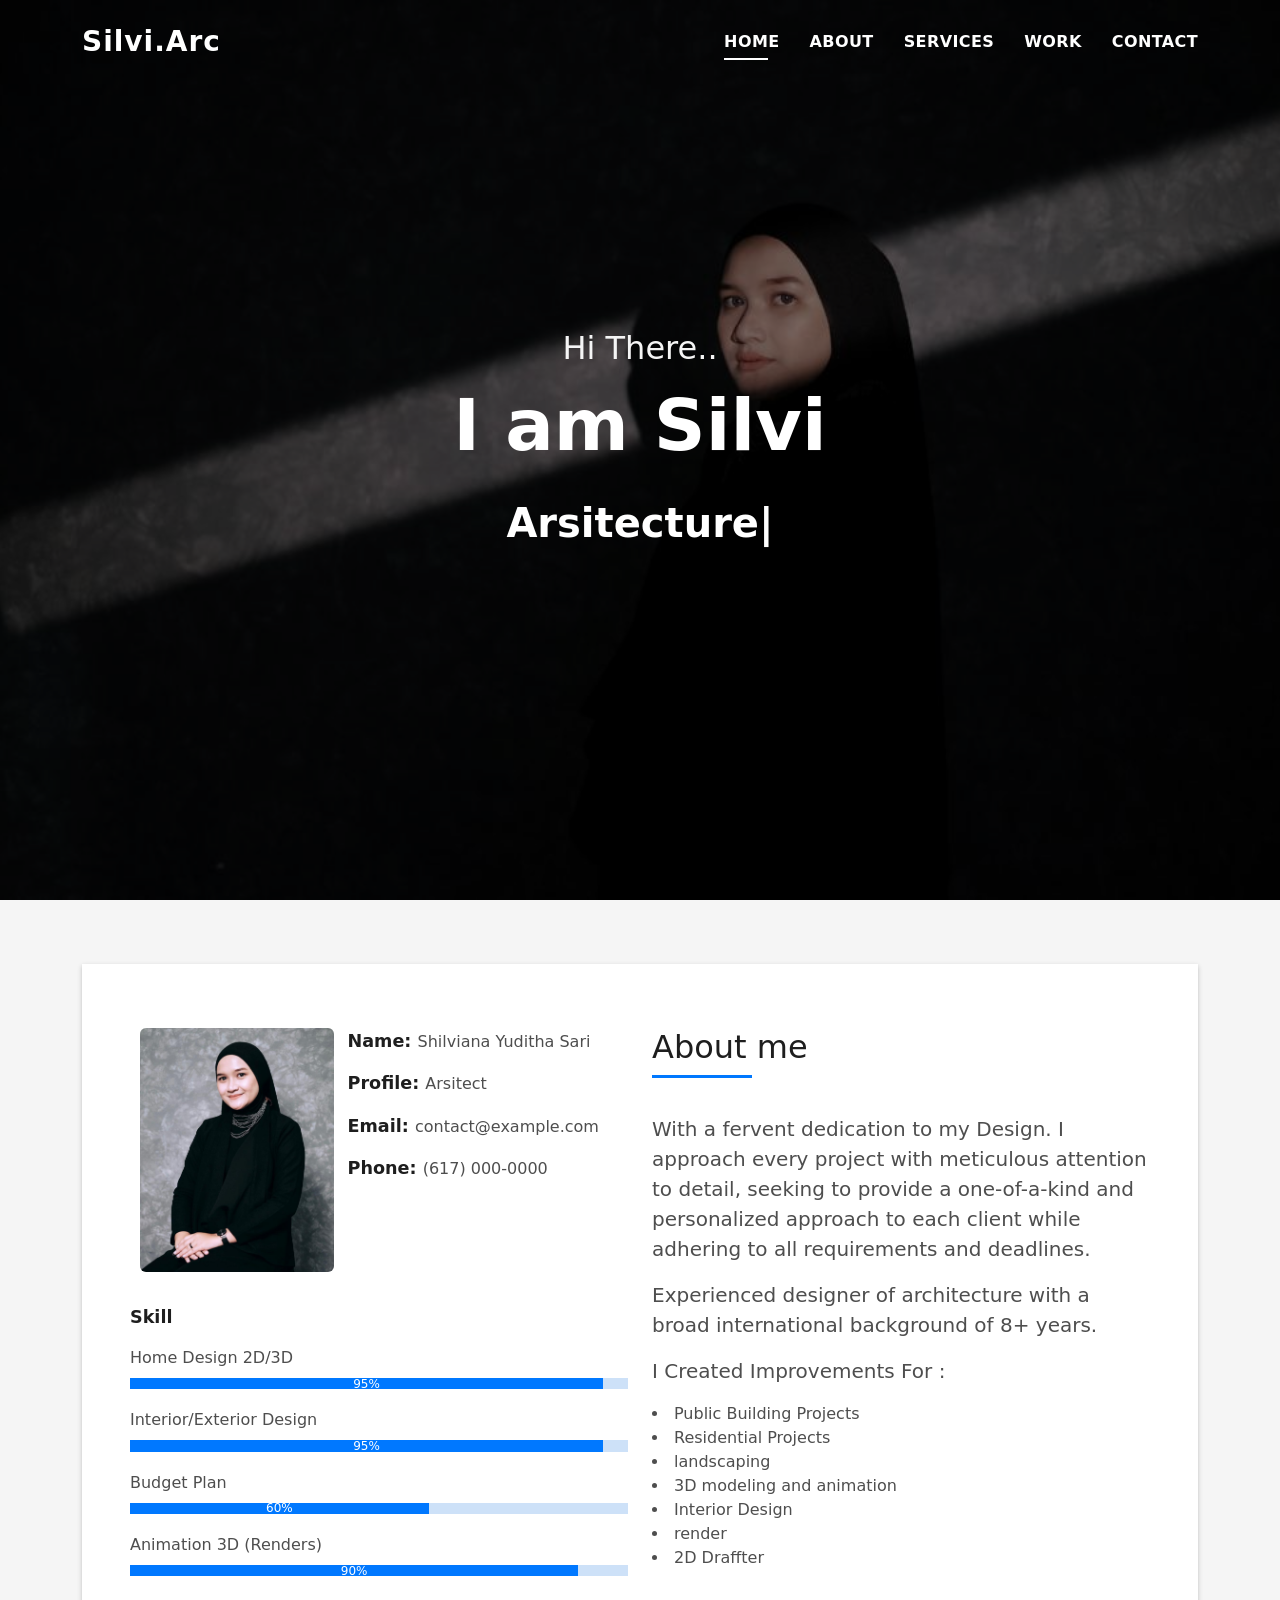
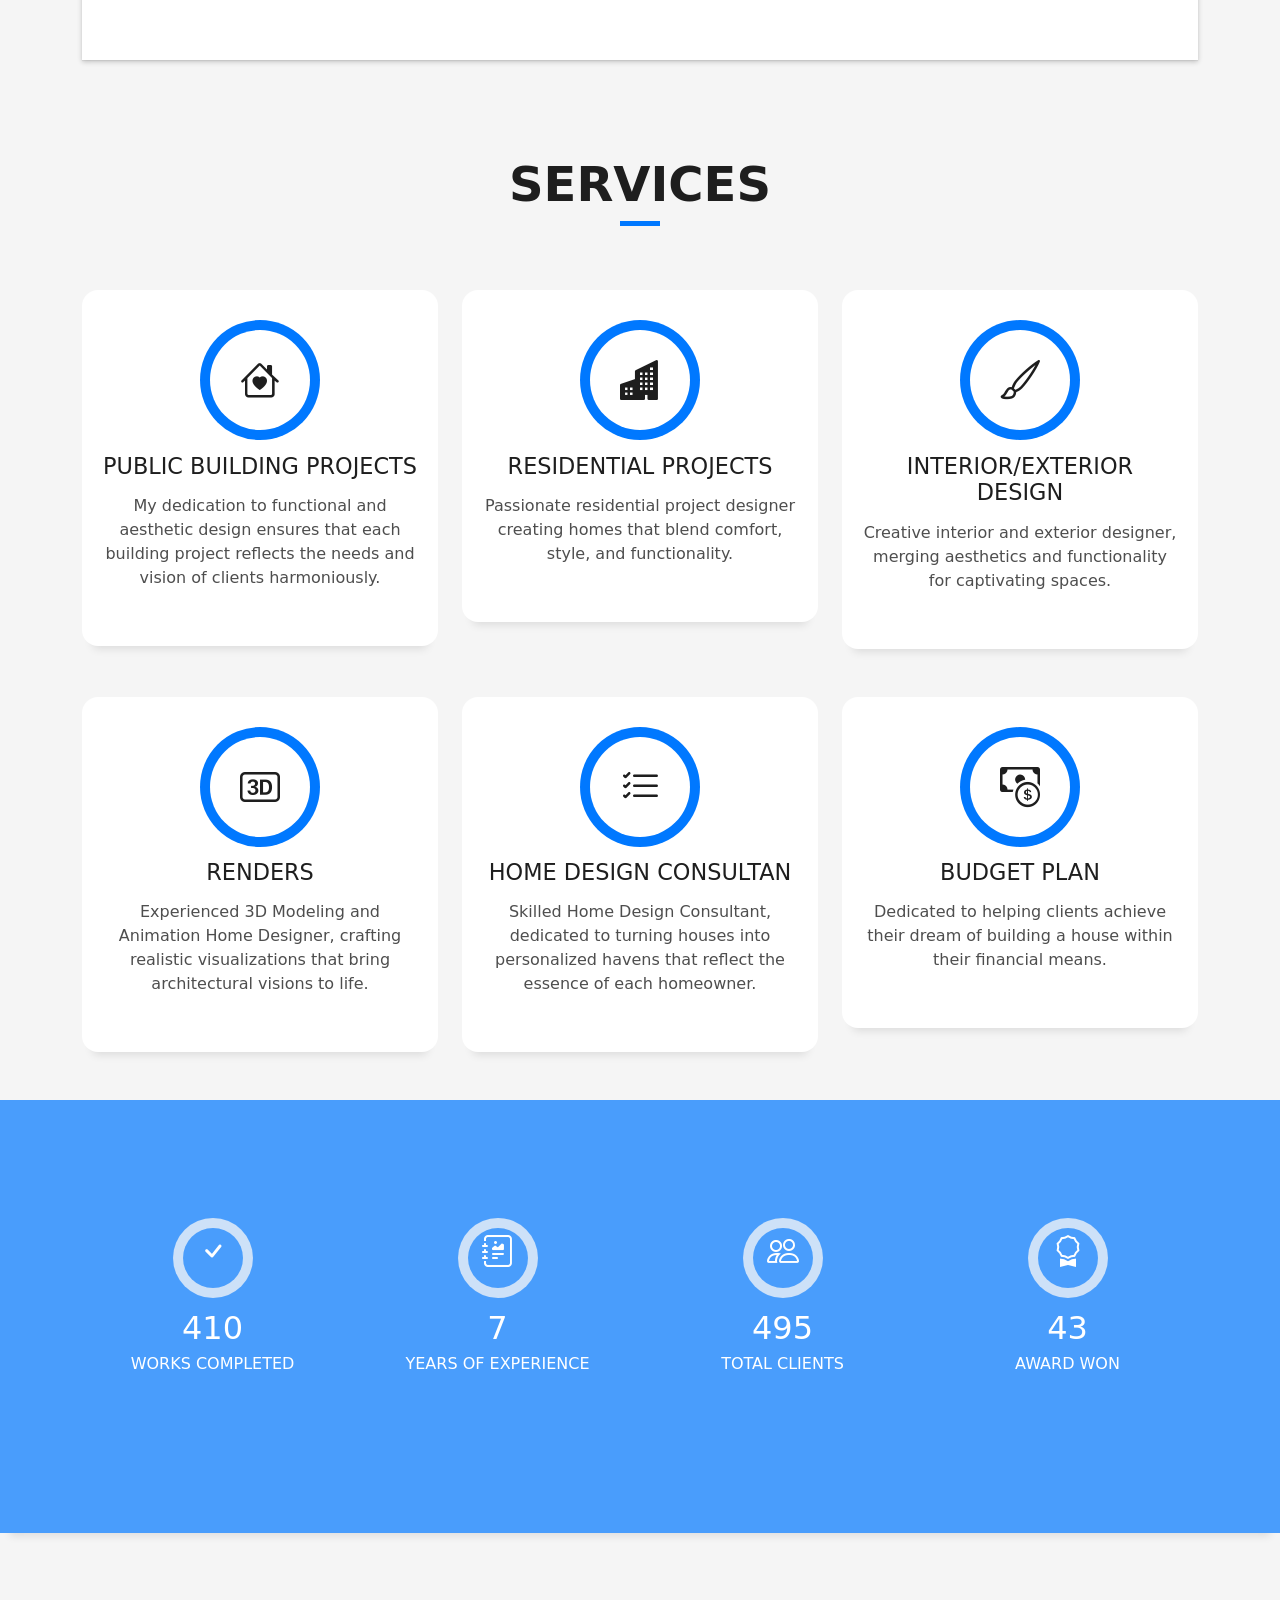
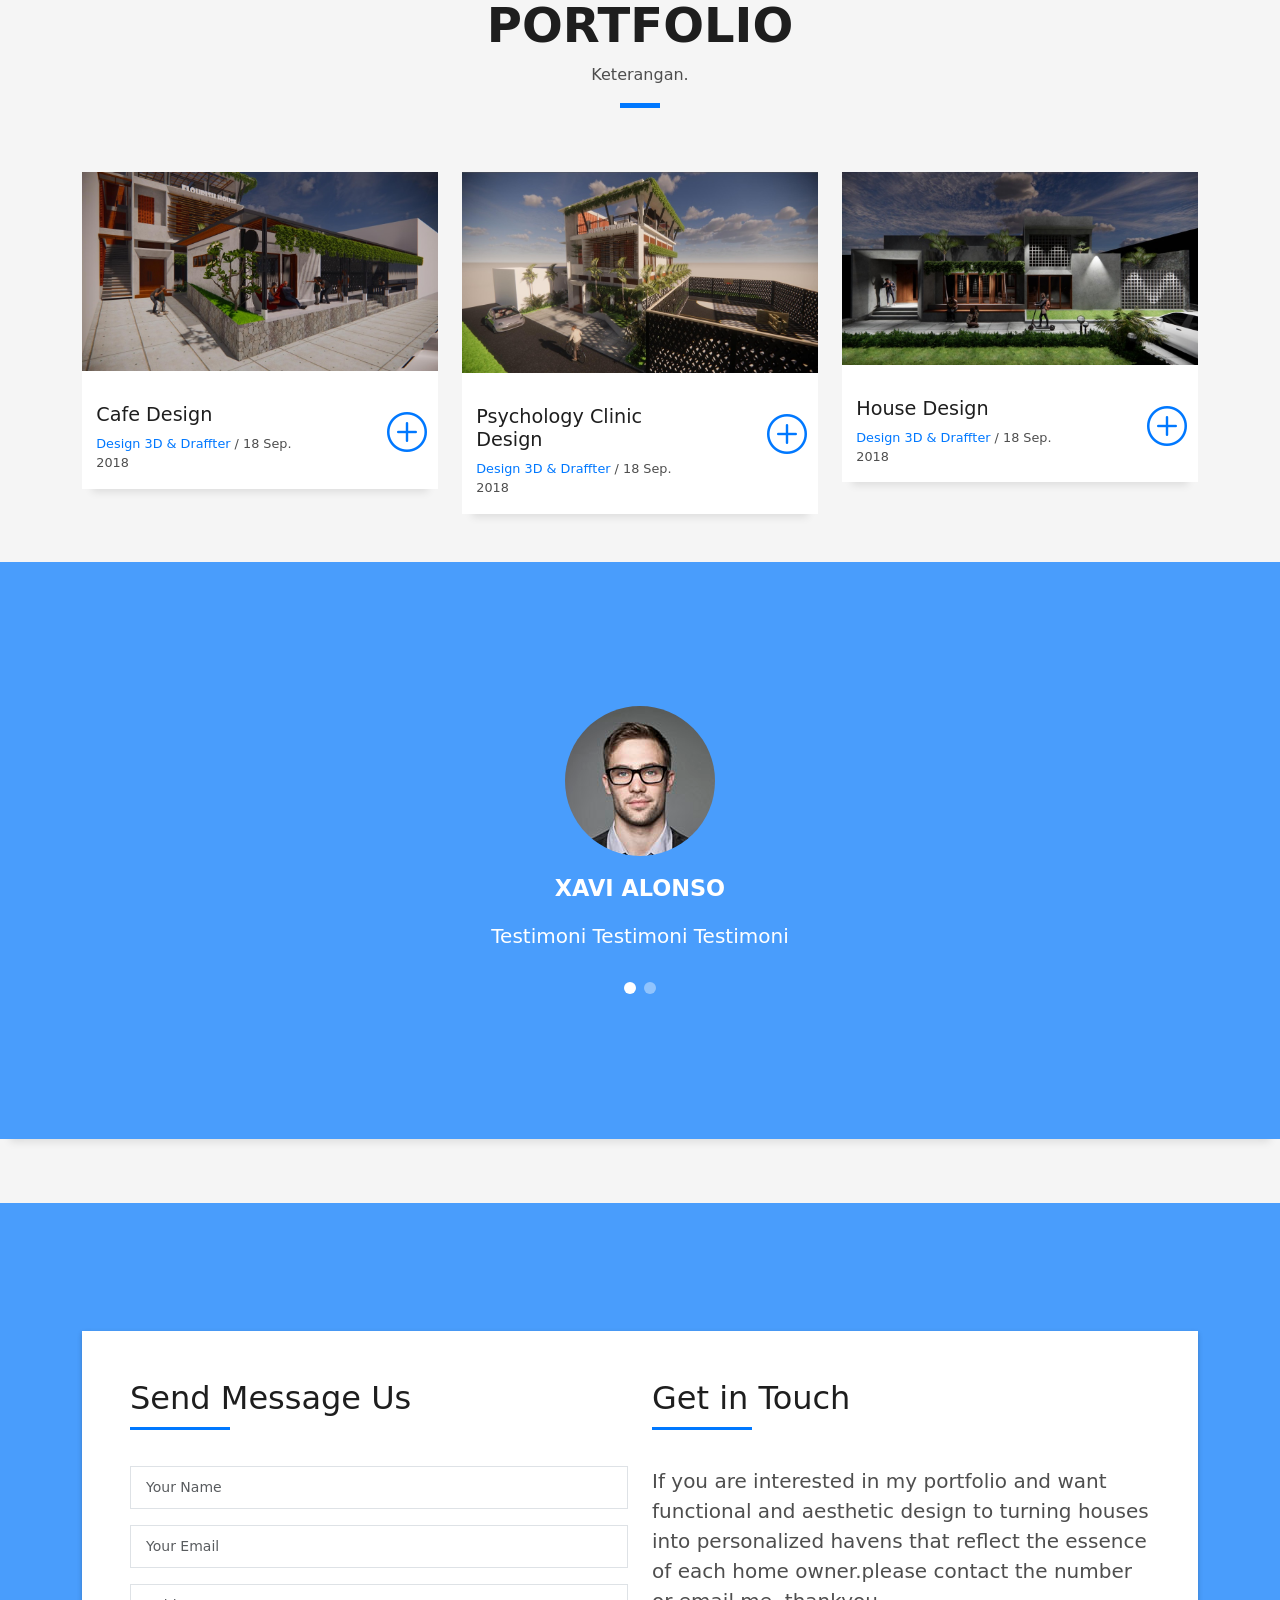
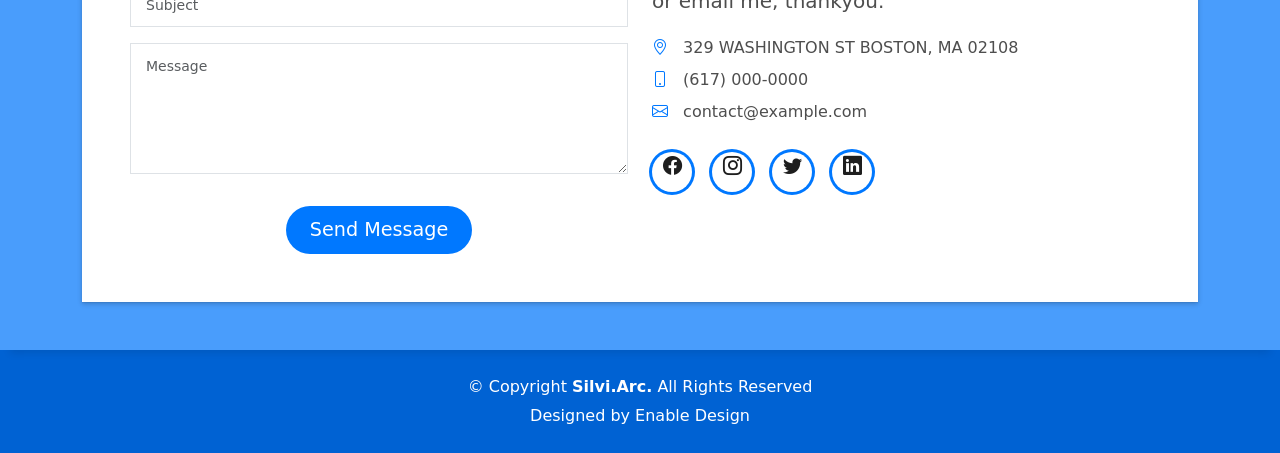
==== index.html @ 68b7cd9a "Update greeting from 'Hello' to 'Goodbye'" ====
<!DOCTYPE html>
<html lang="en">

<head>
  <meta charset="utf-8">
  <meta content="width=device-width, initial-scale=1.0" name="viewport">

  <title>DevFolio Bootstrap Portfolio Template - Index</title>
  <meta content="" name="description">
  <meta content="" name="keywords">

  <!-- Favicons -->
  <link href="assets/img/favicon.png" rel="icon">
  <link href="assets/img/apple-touch-icon.png" rel="apple-touch-icon">

  <!-- Vendor CSS Files -->
  <link href="assets/vendor/bootstrap/css/bootstrap.min.css" rel="stylesheet">
  <link href="assets/vendor/bootstrap-icons/bootstrap-icons.css" rel="stylesheet">
  <link href="assets/vendor/glightbox/css/glightbox.min.css" rel="stylesheet">
  <link href="assets/vendor/swiper/swiper-bundle.min.css" rel="stylesheet">

  <!-- Template Main CSS File -->
  <link href="assets/css/style.css" rel="stylesheet">

</head>

<body>

  <!-- ======= Header ======= -->
  <header id="header" class="fixed-top">
    <div class="container d-flex align-items-center justify-content-between">

      <h1 class="logo"><a href="index.html">Silvi.Arc</a></h1>
      <!-- Uncomment below if you prefer to use an image logo -->
      <!-- <a href="index.html" class="logo"><img src="assets/img/logo.png" alt="" class="img-fluid"></a>-->

      <nav id="navbar" class="navbar">
        <ul>
          <li><a class="nav-link scrollto active" href="#hero">Home</a></li>
          <li><a class="nav-link scrollto" href="#about">About</a></li>
          <li><a class="nav-link scrollto" href="#services">Services</a></li>
          <li><a class="nav-link scrollto " href="#work">Work</a></li>
          <li><a class="nav-link scrollto" href="#contact">Contact</a></li>
        </ul>
        <i class="bi bi-list mobile-nav-toggle"></i>
      </nav><!-- .navbar -->

    </div>
  </header><!-- End Header -->

  <!-- ======= Hero Section ======= -->
  <div id="hero" class="hero route bg-image" style="background-image: url(assets/img/hero-bg.jpg)">
    <div class="overlay-itro"></div>
    <div class="hero-content display-table">
      <div class="table-cell">
        <div class="container">
          <p class="display-6 color-d">Hi There..</p>
          <h1 class="hero-title mb-4">I am Silvi</h1>
          <p class="hero-subtitle"><span class="typed" data-typed-items="Arsitecture, Home Design Consultant, Public Building Projects, Residential Projects, 3D modeling and animation, 2D Draffter"></span></p>
          <!-- <p class="pt-3"><a class="btn btn-primary btn js-scroll px-4" href="#about" role="button">Learn More</a></p> -->
        </div>
      </div>
    </div>
  </div><!-- End Hero Section -->

  <main id="main">

    <!-- ======= About Section ======= -->
    <section id="about" class="about-mf sect-pt4 route">
      <div class="container">
        <div class="row">
          <div class="col-sm-12">
            <div class="box-shadow-full">
              <div class="row">
                <div class="col-md-6">
                  <div class="row">
                    <div class="col-sm-6 col-md-5">
                      <div class="about-img">
                        <img src="assets/img/photo-profile.jpg" class="img-fluid rounded b-shadow-a" alt="">
                      </div>
                    </div>
                    <div class="col-sm-6 col-md-7">
                      <div class="about-info">
                        <p><span class="title-s">Name: </span> <span>Shilviana Yuditha Sari</span></p>
                        <p><span class="title-s">Profile: </span> <span>Arsitect</span></p>
                        <p><span class="title-s">Email: </span> <span>contact@example.com</span></p>
                        <p><span class="title-s">Phone: </span> <span>(617) 000-0000</span></p>
                      </div>
                    </div>
                  </div>
                  <div class="skill-mf">
                    <p class="title-s">Skill</p>
                    <span>Home Design 2D/3D</span>
                    <div class="progress">
                      <div class="progress-bar" role="progressbar" style="width: 95%;" aria-valuenow="95" aria-valuemin="0" aria-valuemax="100" class="pull-right">95%  </div>
                    </div>
                    <span>Interior/Exterior Design</span> 
                    <div class="progress">
                      <div class="progress-bar" role="progressbar" style="width: 95%" aria-valuenow="99" aria-valuemin="0" aria-valuemax="100" class="pull-right">95%</div>
                    </div>
                    <span>Budget Plan</span>
                    <div class="progress">
                      <div class="progress-bar" role="progressbar" style="width: 60%" aria-valuenow="60" aria-valuemin="0" aria-valuemax="100" class="pull-right">60%</div>
                    </div>
                    <span>Animation 3D (Renders)</span>
                    <div class="progress">
                      <div class="progress-bar" role="progressbar" style="width: 90%" aria-valuenow="90" aria-valuemin="0" aria-valuemax="100" class="pull-right">90%</div>
                    </div>
                  </div>
                </div>
                <div class="col-md-6">
                  <div class="about-me pt-4 pt-md-0">
                    <div class="title-box-2">
                      <h5 class="title-left">
                        About me
                      </h5>
                    </div>
                    <p class="lead">
                      With a fervent dedication to my Design. I approach every project with meticulous attention to detail, seeking to provide a one-of-a-kind and personalized approach to each client while adhering to all requirements and deadlines.
                    </p>
                    <p class="lead">
                      Experienced designer of architecture with a broad international background of 8+ years. <p>
                    <p class="lead">
                      I Created Improvements For :
                      <li> Public Building Projects</li>
                      <li> Residential Projects</li>
                      <li> landscaping</li>
                      <li> 3D modeling and animation</li>
                      <li> Interior Design</li>
                      <li> render</li>
                      <li> 2D Draffter</li>
                    </p>
                  </div>
                </div>
              </div>
            </div>
          </div>
        </div>
      </div>
    </section><!-- End About Section -->

    <!-- ======= Services Section ======= -->
    <section id="services" class="services-mf pt-5 route">
      <div class="container">
        <div class="row">
          <div class="col-sm-12">
            <div class="title-box text-center">
              <h3 class="title-a">
                Services
              </h3>
              <div class="line-mf"></div>
            </div>
          </div>
        </div>
        <div class="row">
          <div class="col-md-4">
            <div class="service-box">
              <div class="service-ico">
                <span class="ico-circle"><i class="bi bi-house-heart"></i></span>
              </div>
              <div class="service-content">
                <h2 class="s-title">Public Building Projects</h2>
                <p class="s-description text-center">
                  My dedication to functional and aesthetic design ensures that each building project reflects the needs and vision of clients harmoniously.
                </p>
              </div>
            </div>
          </div>
          <div class="col-md-4">
            <div class="service-box">
              <div class="service-ico">
                <span class="ico-circle"><i class="bi bi-buildings-fill"></i></span>
              </div>
              <div class="service-content">
                <h2 class="s-title">Residential Projects</h2>
                <p class="s-description text-center">
                  Passionate residential project designer creating homes that blend comfort, style, and functionality.
                </p>
              </div>
            </div>
          </div>
          <div class="col-md-4">
            <div class="service-box">
              <div class="service-ico">
                <span class="ico-circle"><i class="bi bi-brush"></i></span>
              </div>
              <div class="service-content">
                <h2 class="s-title">Interior/Exterior Design</h2>
                <p class="s-description text-center">
                  Creative interior and exterior designer, merging aesthetics and functionality for captivating spaces.
                </p>
              </div>
            </div>
          </div>
          <div class="col-md-4">
            <div class="service-box">
              <div class="service-ico">
                <span class="ico-circle"><i class="bi bi-badge-3d"></i></span>
              </div>
              <div class="service-content">
                <h2 class="s-title">Renders</h2>
                <p class="s-description text-center">
                  Experienced 3D Modeling and Animation Home Designer, crafting realistic visualizations that bring architectural visions to life.
                </p>
              </div>
            </div>
          </div>
          <div class="col-md-4">
            <div class="service-box">
              <div class="service-ico">
                <span class="ico-circle"><i class="bi bi-list-check"></i></span>
              </div>
              <div class="service-content">
                <h2 class="s-title">Home Design Consultan</h2>
                <p class="s-description text-center">
                  Skilled Home Design Consultant, dedicated to turning houses into personalized havens that reflect the essence of each homeowner.
                </p>
              </div>
            </div>
          </div>
          <div class="col-md-4">
            <div class="service-box">
              <div class="service-ico">
                <span class="ico-circle"><i class="bi bi-cash-coin"></i></span>
              </div>
              <div class="service-content">
                <h2 class="s-title">Budget Plan</h2>
                <p class="s-description text-center">
                  Dedicated to helping clients achieve their dream of building a house within their financial means.
                  <p>
              </div>
            </div>
          </div>
        </div>
      </div>
    </section><!-- End Services Section -->

    <!-- ======= Counter Section ======= -->
    <div class="section-counter paralax-mf bg-image" style="background-image: url(assets/img/counters-bg.jpg)">
      <div class="overlay-mf"></div>
      <div class="container position-relative">
        <div class="row">
          <div class="col-sm-3 col-lg-3">
            <div class="counter-box counter-box pt-4 pt-md-0">
              <div class="counter-ico">
                <span class="ico-circle"><i class="bi bi-check"></i></span>
              </div>
              <div class="counter-num">
                <p data-purecounter-start="0" data-purecounter-end="450" data-purecounter-duration="1" class="counter purecounter"></p>
                <span class="counter-text">WORKS COMPLETED</span>
              </div>
            </div>
          </div>
          <div class="col-sm-3 col-lg-3">
            <div class="counter-box pt-4 pt-md-0">
              <div class="counter-ico">
                <span class="ico-circle"><i class="bi bi-journal-richtext"></i></span>
              </div>
              <div class="counter-num">
                <p data-purecounter-start="0" data-purecounter-end="8" data-purecounter-duration="1" class="counter purecounter"></p>
                <span class="counter-text">YEARS OF EXPERIENCE</span>
              </div>
            </div>
          </div>
          <div class="col-sm-3 col-lg-3">
            <div class="counter-box pt-4 pt-md-0">
              <div class="counter-ico">
                <span class="ico-circle"><i class="bi bi-people"></i></span>
              </div>
              <div class="counter-num">
                <p data-purecounter-start="0" data-purecounter-end="550" data-purecounter-duration="1" class="counter purecounter"></p>
                <span class="counter-text">TOTAL CLIENTS</span>
              </div>
            </div>
          </div>
          <div class="col-sm-3 col-lg-3">
            <div class="counter-box pt-4 pt-md-0">
              <div class="counter-ico">
                <span class="ico-circle"><i class="bi bi-award"></i></span>
              </div>
              <div class="counter-num">
                <p data-purecounter-start="0" data-purecounter-end="48" data-purecounter-duration="1" class="counter purecounter"></p>
                <span class="counter-text">AWARD WON</span>
              </div>
            </div>
          </div>
        </div>
      </div>
    </div><!-- End Counter Section -->

    <!-- ======= Portfolio Section ======= -->
    <section id="work" class="portfolio-mf sect-pt4 route">
      <div class="container">
        <div class="row">
          <div class="col-sm-12">
            <div class="title-box text-center">
              <h3 class="title-a">
                Portfolio
              </h3>
              <p class="subtitle-a">
                Keterangan.
              </p>
              <div class="line-mf"></div>
            </div>
          </div>
        </div>
        <div class="row">
          <div class="col-md-4">
            <div class="work-box">
              <a href="assets/img/work-1.jpg" data-gallery="portfolioGallery" class="portfolio-lightbox">
                <div class="work-img">
                  <img src="assets/img/work-1.jpg" alt="" class="img-fluid">
                </div>
              </a>
              <div class="work-content">
                <div class="row">
                  <div class="col-sm-8">
                    <h2 class="w-title">Cafe Design</h2>
                    <div class="w-more">
                      <span class="w-ctegory">Design 3D & Draffter</span> / <span class="w-date">18 Sep. 2018</span>
                    </div>
                  </div>
                  <div class="col-sm-4">
                    <div class="w-like">
                      <a href="portfolio-details.html"> <span class="bi bi-plus-circle"></span></a>
                    </div>
                  </div>
                </div>
              </div>
            </div>
          </div>
          <div class="col-md-4">
            <div class="work-box">
              <a href="assets/img/work-2.jpg" data-gallery="portfolioGallery" class="portfolio-lightbox">
                <div class="work-img">
                  <img src="assets/img/work-2.jpg" alt="" class="img-fluid">
                </div>
              </a>
              <div class="work-content">
                <div class="row">
                  <div class="col-sm-8">
                    <h2 class="w-title">Psychology Clinic Design</h2>
                    <div class="w-more">
                      <span class="w-ctegory">Design 3D & Draffter</span> / <span class="w-date">18 Sep. 2018</span>
                    </div>
                  </div>
                  <div class="col-sm-4">
                    <div class="w-like">
                      <a href="portfolio-details.html"> <span class="bi bi-plus-circle"></span></a>
                    </div>
                  </div>
                </div>
              </div>
            </div>
          </div>
          <div class="col-md-4">
            <div class="work-box">
              <a href="assets/img/work-3.jpg" data-gallery="portfolioGallery" class="portfolio-lightbox">
                <div class="work-img">
                  <img src="assets/img/work-3.jpg" alt="" class="img-fluid">
                </div>
              </a>
              <div class="work-content">
                <div class="row">
                  <div class="col-sm-8">
                    <h2 class="w-title">House Design</h2>
                    <div class="w-more">
                      <span class="w-ctegory">Design 3D & Draffter</span> / <span class="w-date">18 Sep. 2018</span>
                    </div>
                  </div>
                  <div class="col-sm-4">
                    <div class="w-like">
                      <a href="portfolio-details.html"> <span class="bi bi-plus-circle"></span></a>
                    </div>
                  </div>
                </div>
              </div>
            </div>
          </div>

        </div>
      </div>
    </section><!-- End Portfolio Section -->

    <!-- ======= Testimonials Section ======= -->
    <div class="testimonials paralax-mf bg-image" style="background-image: url(assets/img/overlay-bg.jpg)">
      <div class="overlay-mf"></div>
      <div class="container">
        <div class="row">
          <div class="col-md-12">

            <div class="testimonials-slider swiper" data-aos="fade-up" data-aos-delay="100">
              <div class="swiper-wrapper">

                <div class="swiper-slide">
                  <div class="testimonial-box">
                    <div class="author-test">
                      <img src="assets/img/testimonial-2.jpg" alt="" class="rounded-circle b-shadow-a">
                      <span class="author">Xavi Alonso</span>
                    </div>
                    <div class="content-test">
                      <p class="description lead">
                        Testimoni Testimoni Testimoni
                      </p>
                    </div>
                  </div>
                </div><!-- End testimonial item -->

                <div class="swiper-slide">
                  <div class="testimonial-box">
                    <div class="author-test">
                      <img src="assets/img/testimonial-4.jpg" alt="" class="rounded-circle b-shadow-a">
                      <span class="author">Marta Socrate</span>
                    </div>
                    <div class="content-test">
                      <p class="description lead">
                        Testimoni Testimoni Testimoni
                      </p>
                    </div>
                  </div>
                </div><!-- End testimonial item -->
              </div>
              <div class="swiper-pagination"></div>
            </div>

            <!-- <div id="testimonial-mf" class="owl-carousel owl-theme">
          
        </div> -->
          </div>
        </div>
      </div>
    </div><!-- End Testimonials Section -->

    <!-- ======= Contact Section ======= -->
    <section id="contact" class="paralax-mf footer-paralax bg-image sect-mt4 route" style="background-image: url(assets/img/overlay-bg.jpg)">
      <div class="overlay-mf"></div>
      <div class="container">
        <div class="row">
          <div class="col-sm-12">
            <div class="contact-mf">
              <div id="contact" class="box-shadow-full">
                <div class="row">
                  <div class="col-md-6">
                    <div class="title-box-2">
                      <h5 class="title-left">
                        Send Message Us
                      </h5>
                    </div>
                    <div>
                      <form action="forms/contact.php" method="post" role="form" class="php-email-form">
                        <div class="row">
                          <div class="col-md-12 mb-3">
                            <div class="form-group">
                              <input type="text" name="name" class="form-control" id="name" placeholder="Your Name" required>
                            </div>
                          </div>
                          <div class="col-md-12 mb-3">
                            <div class="form-group">
                              <input type="email" class="form-control" name="email" id="email" placeholder="Your Email" required>
                            </div>
                          </div>
                          <div class="col-md-12 mb-3">
                            <div class="form-group">
                              <input type="text" class="form-control" name="subject" id="subject" placeholder="Subject" required>
                            </div>
                          </div>
                          <div class="col-md-12">
                            <div class="form-group">
                              <textarea class="form-control" name="message" rows="5" placeholder="Message" required></textarea>
                            </div>
                          </div>
                          <div class="col-md-12 text-center my-3">
                            <div class="loading">Loading</div>
                            <div class="error-message"></div>
                            <div class="sent-message">Your message has been sent. Thank you!</div>
                          </div>
                          <div class="col-md-12 text-center">
                            <button type="submit" class="button button-a button-big button-rouded">Send Message</button>
                          </div>
                        </div>
                      </form>
                    </div>
                  </div>
                  <div class="col-md-6">
                    <div class="title-box-2 pt-4 pt-md-0">
                      <h5 class="title-left">
                        Get in Touch
                      </h5>
                    </div>
                    <div class="more-info">
                      <p class="lead">
                        If you are interested in my portfolio and want functional and aesthetic design to turning houses into personalized havens that reflect the essence of each home owner.please contact the number or email me, thankyou.
                      </p>
                      <ul class="list-ico">
                        <li><span class="bi bi-geo-alt"></span> 329 WASHINGTON ST BOSTON, MA 02108</li>
                        <li><span class="bi bi-phone"></span> (617) 000-0000</li>
                        <li><span class="bi bi-envelope"></span> contact@example.com</li>
                      </ul>
                    </div>
                    <div class="socials">
                      <ul>
                        <li><a href=""><span class="ico-circle"><i class="bi bi-facebook"></i></span></a></li>
                        <li><a href=""><span class="ico-circle"><i class="bi bi-instagram"></i></span></a></li>
                        <li><a href=""><span class="ico-circle"><i class="bi bi-twitter"></i></span></a></li>
                        <li><a href=""><span class="ico-circle"><i class="bi bi-linkedin"></i></span></a></li>
                      </ul>
                    </div>
                  </div>
                </div>
              </div>
            </div>
          </div>
        </div>
      </div>
    </section><!-- End Contact Section -->

  </main><!-- End #main -->

  <!-- ======= Footer ======= -->
  <footer>
    <div class="container">
      <div class="row">
        <div class="col-sm-12">
          <div class="copyright-box">
            <p class="copyright">&copy; Copyright <strong>Silvi.Arc.</strong> All Rights Reserved</p>
            <div class="credits">
              <!--
              All the links in the footer should remain intact.
              You can delete the links only if you purchased the pro version.
              Licensing information: https://bootstrapmade.com/license/
              Purchase the pro version with working PHP/AJAX contact form: https://bootstrapmade.com/buy/?theme=DevFolio
            -->
              Designed by <a href="https:">Enable Design</a>
            </div>
          </div>
        </div>
      </div>
    </div>
  </footer><!-- End  Footer -->

  <div id="preloader"></div>
  <a href="#" class="back-to-top d-flex align-items-center justify-content-center"><i class="bi bi-arrow-up-short"></i></a>

  <!-- Vendor JS Files -->
  <script src="assets/vendor/purecounter/purecounter_vanilla.js"></script>
  <script src="assets/vendor/bootstrap/js/bootstrap.bundle.min.js"></script>
  <script src="assets/vendor/glightbox/js/glightbox.min.js"></script>
  <script src="assets/vendor/swiper/swiper-bundle.min.js"></script>
  <script src="assets/vendor/typed.js/typed.umd.js"></script>
  <script src="assets/vendor/php-email-form/validate.js"></script>

  <!-- Template Main JS File -->
  <script src="assets/js/main.js"></script>

</body>

</html>
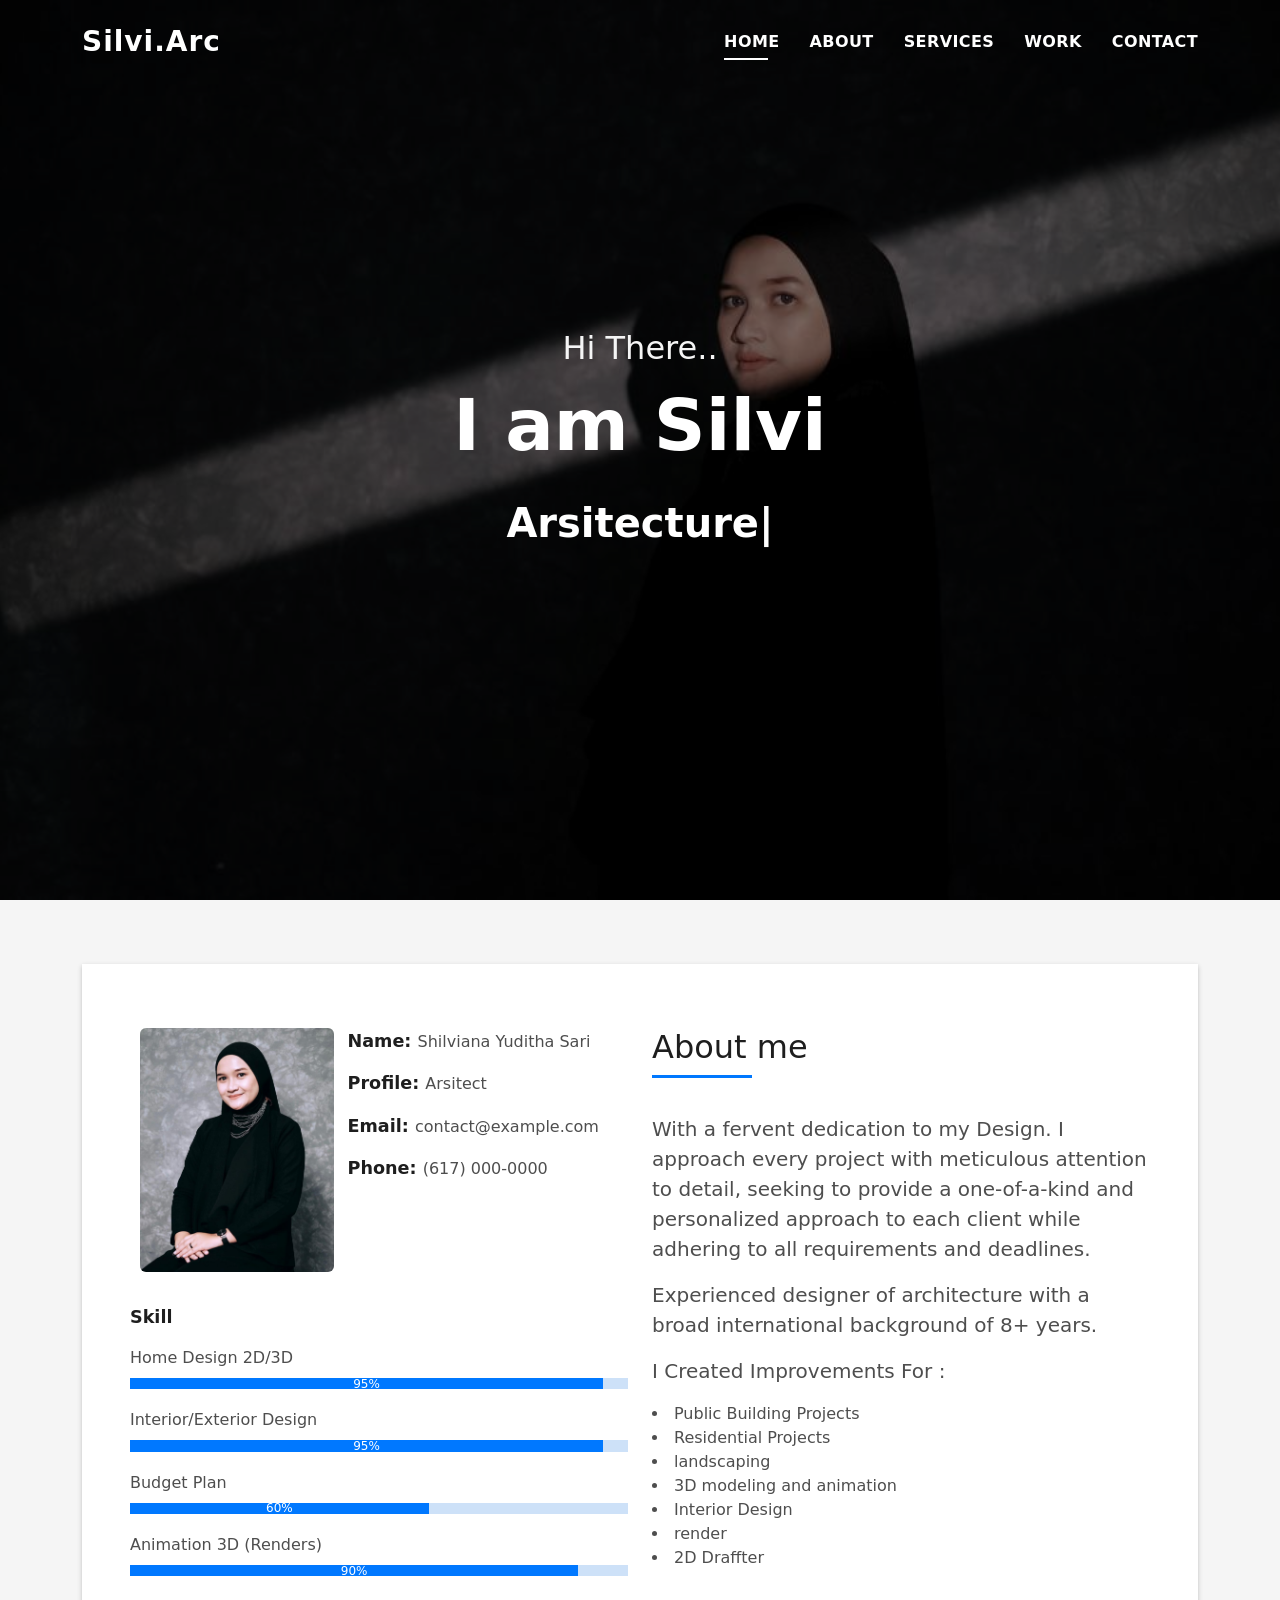
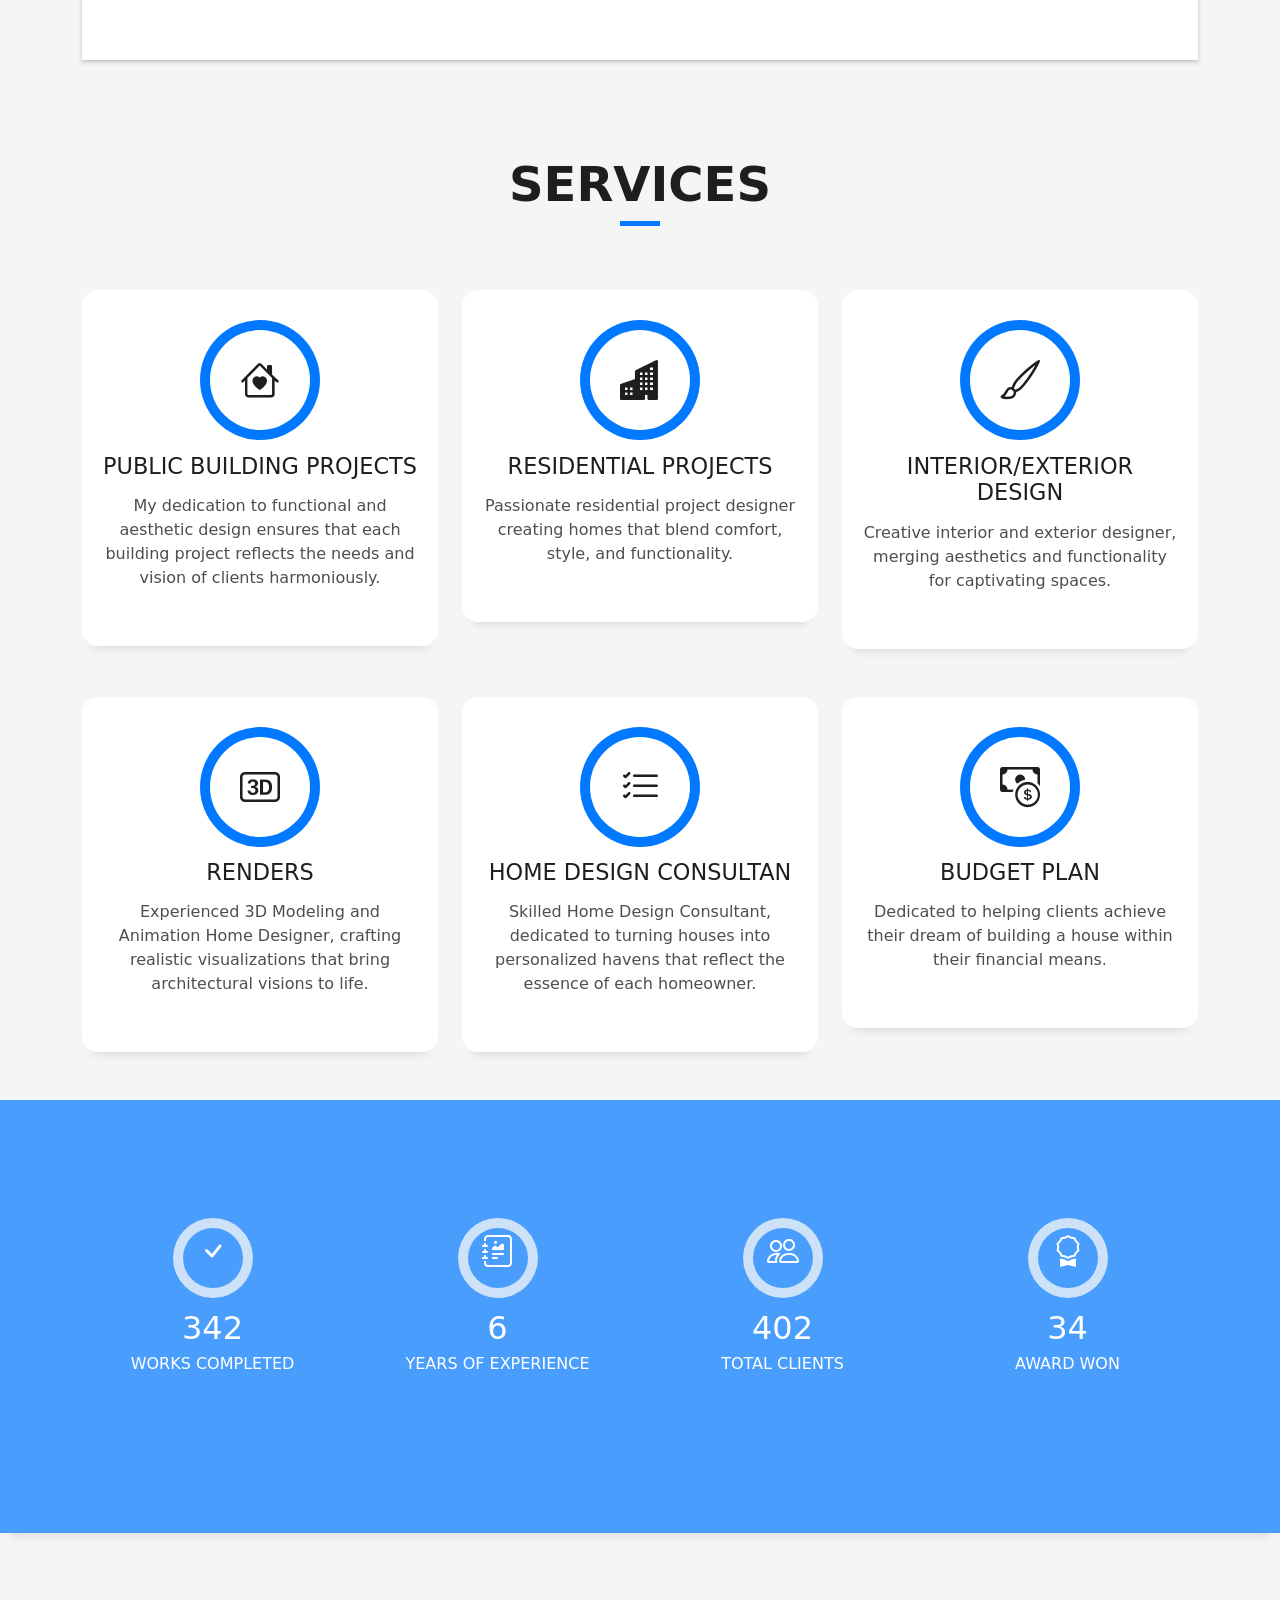
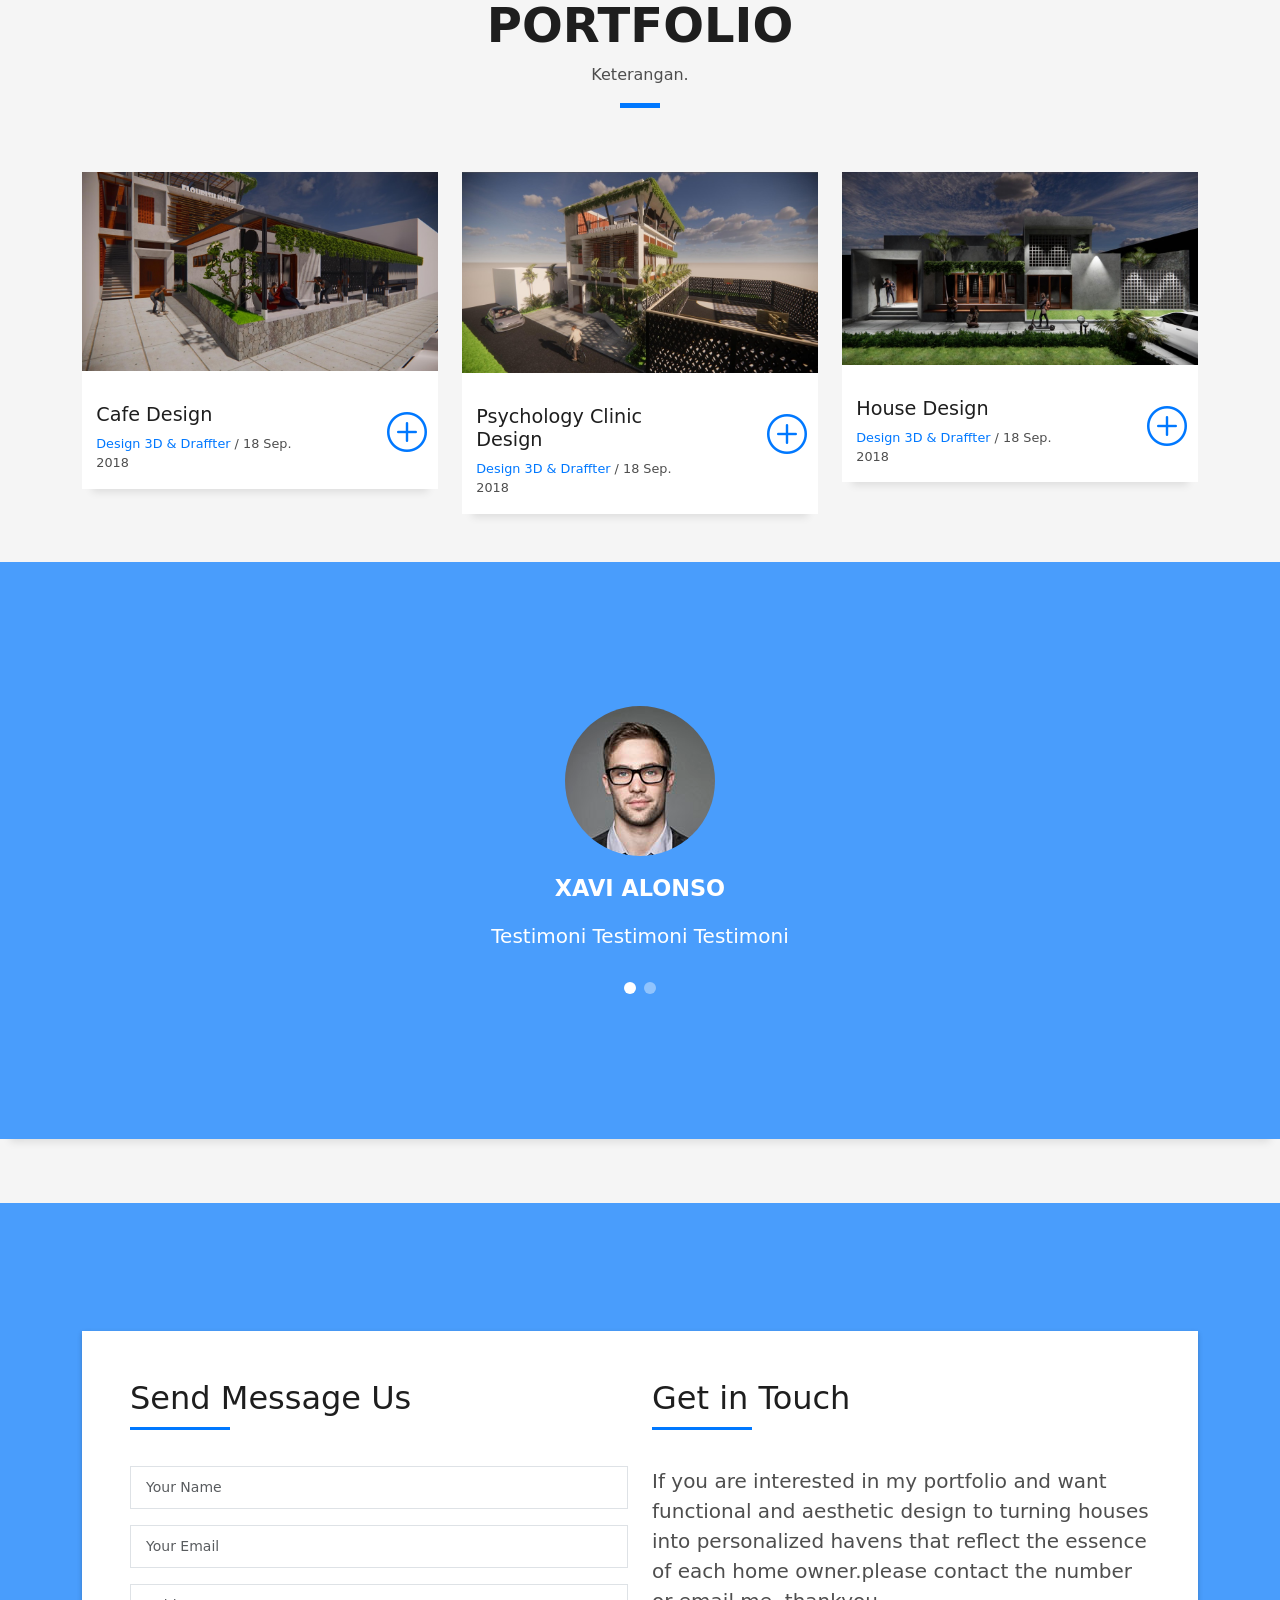
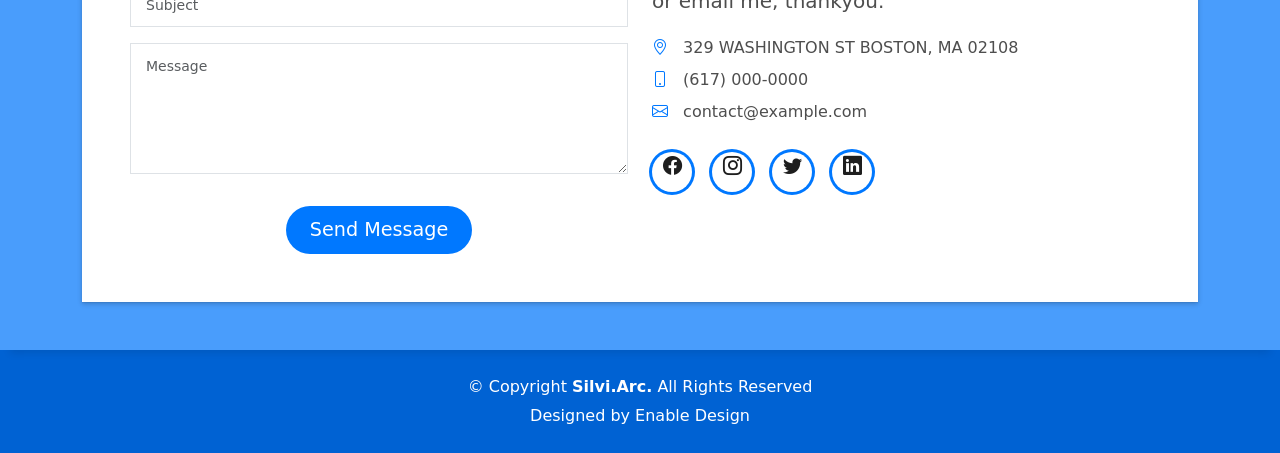
==== commit 2cc0486c: "Update print statement from 'Hello' to 'Goodbye'" ====
--- a/index.html
+++ b/index.html
@@ -5,7 +5,7 @@
   <meta charset="utf-8">
   <meta content="width=device-width, initial-scale=1.0" name="viewport">
 
-  <title>DevFolio Bootstrap Portfolio Template - Index</title>
+  <title>Logic Portfolio Website Template - Index</title>
   <meta content="" name="description">
   <meta content="" name="keywords">
 
@@ -527,8 +527,8 @@
               <!--
               All the links in the footer should remain intact.
               You can delete the links only if you purchased the pro version.
-              Licensing information: https://bootstrapmade.com/license/
-              Purchase the pro version with working PHP/AJAX contact form: https://bootstrapmade.com/buy/?theme=DevFolio
+              Licensing information: Logic Portfolio Website Template
+              Purchase the pro version with working PHP/AJAX contact form: Logic Portfolio Website Template
             -->
               Designed by <a href="https:">Enable Design</a>
             </div>
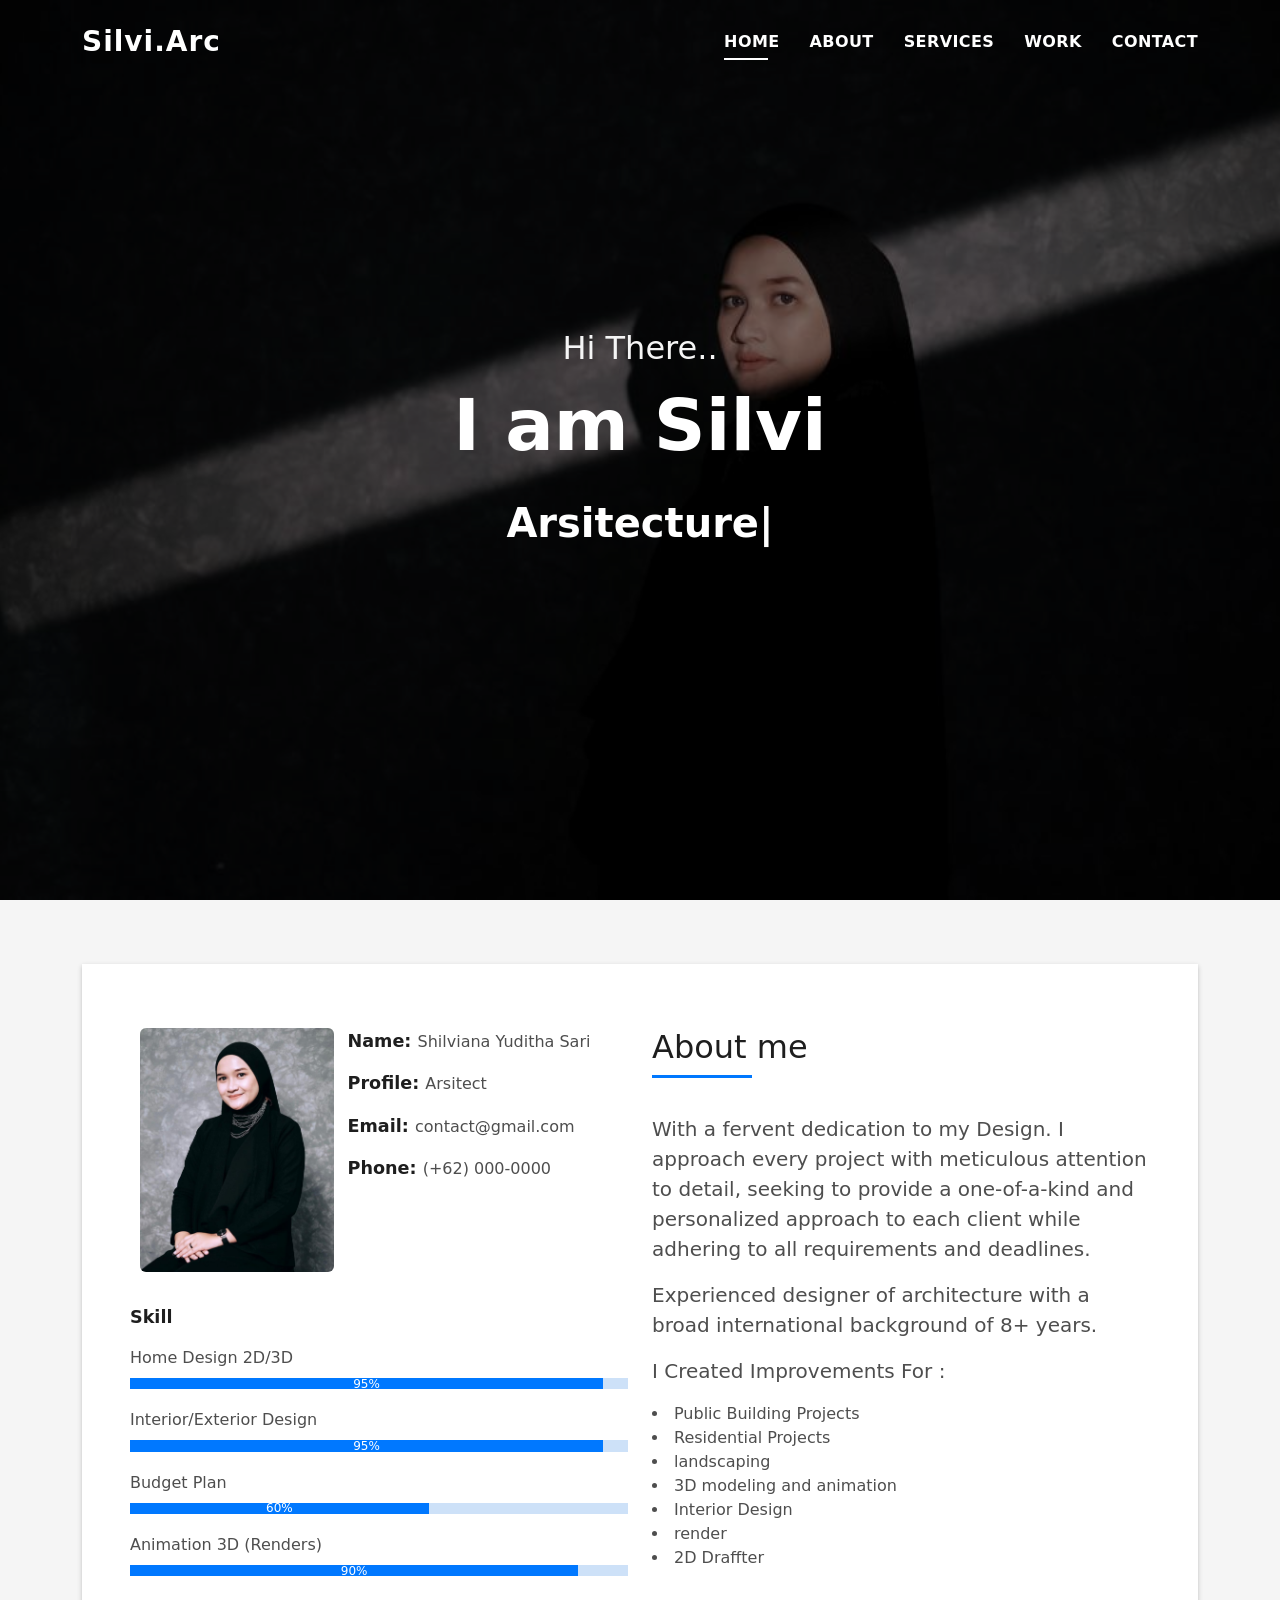
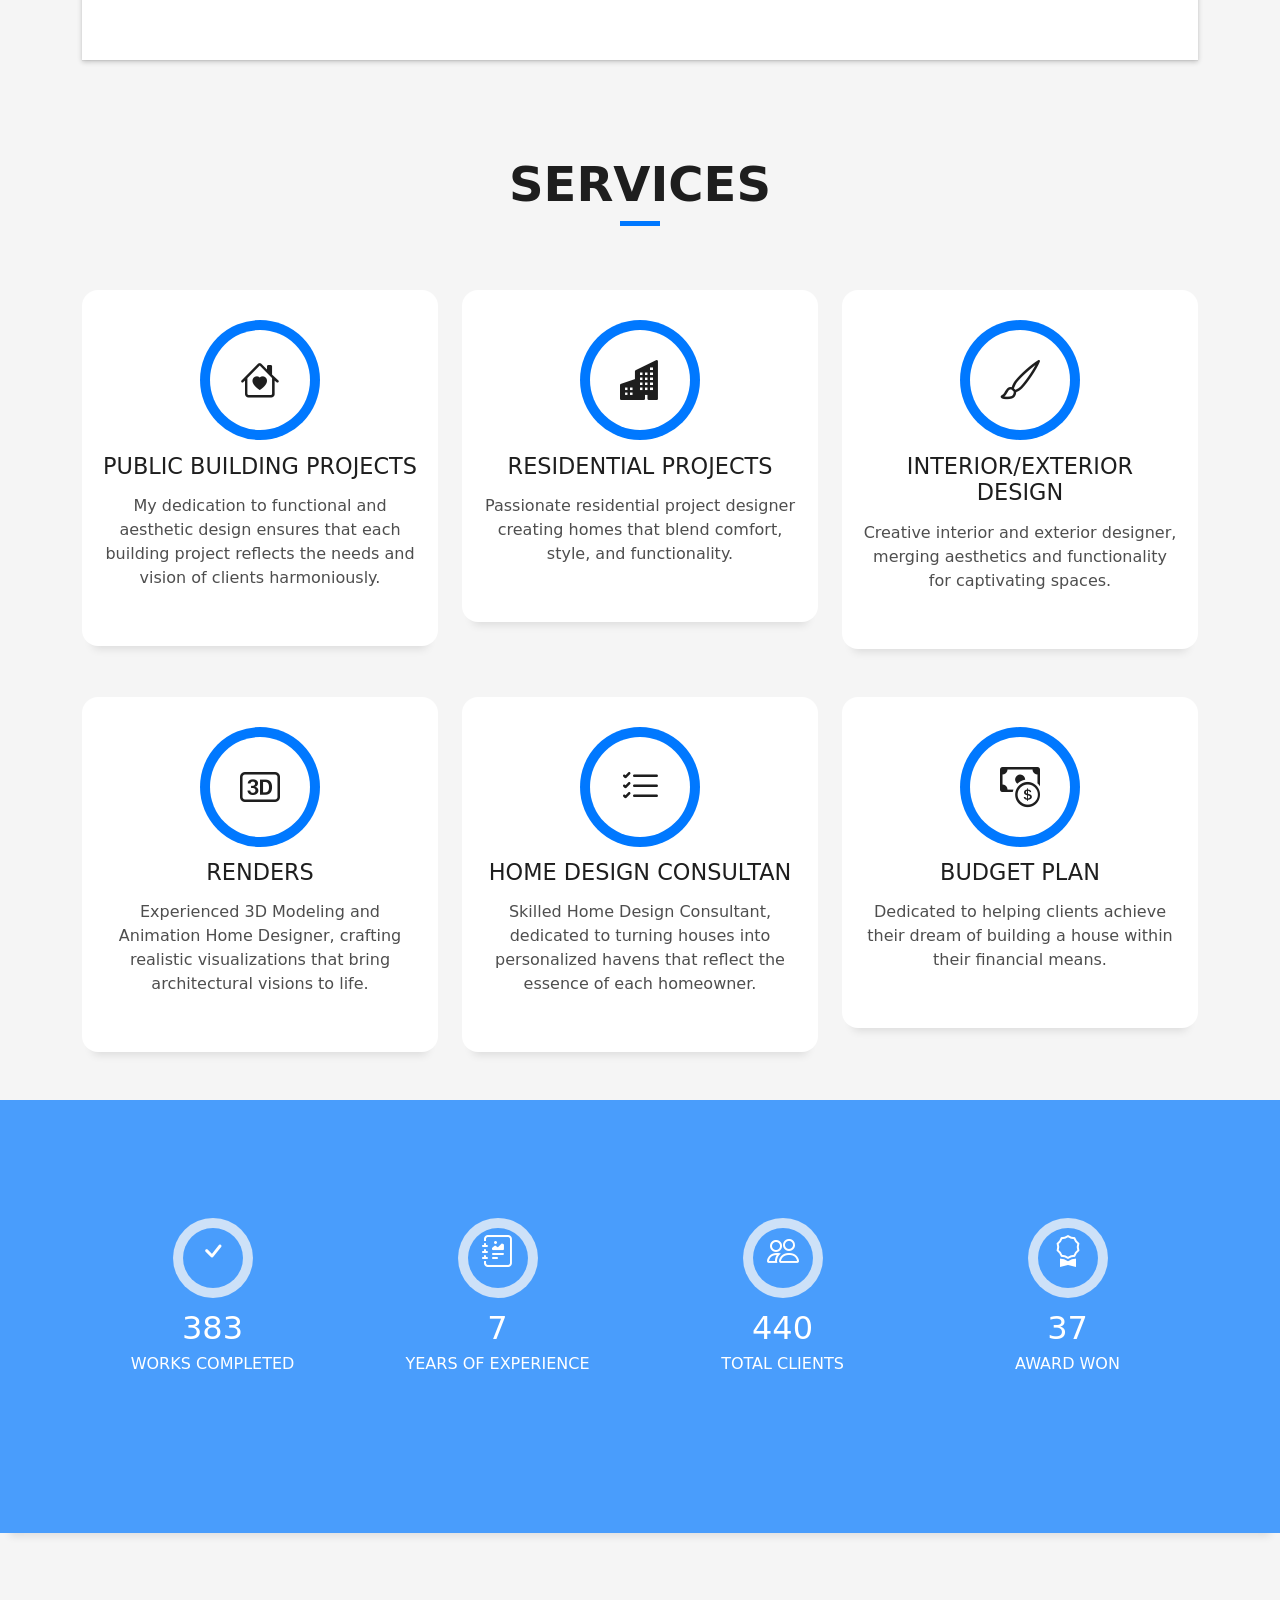
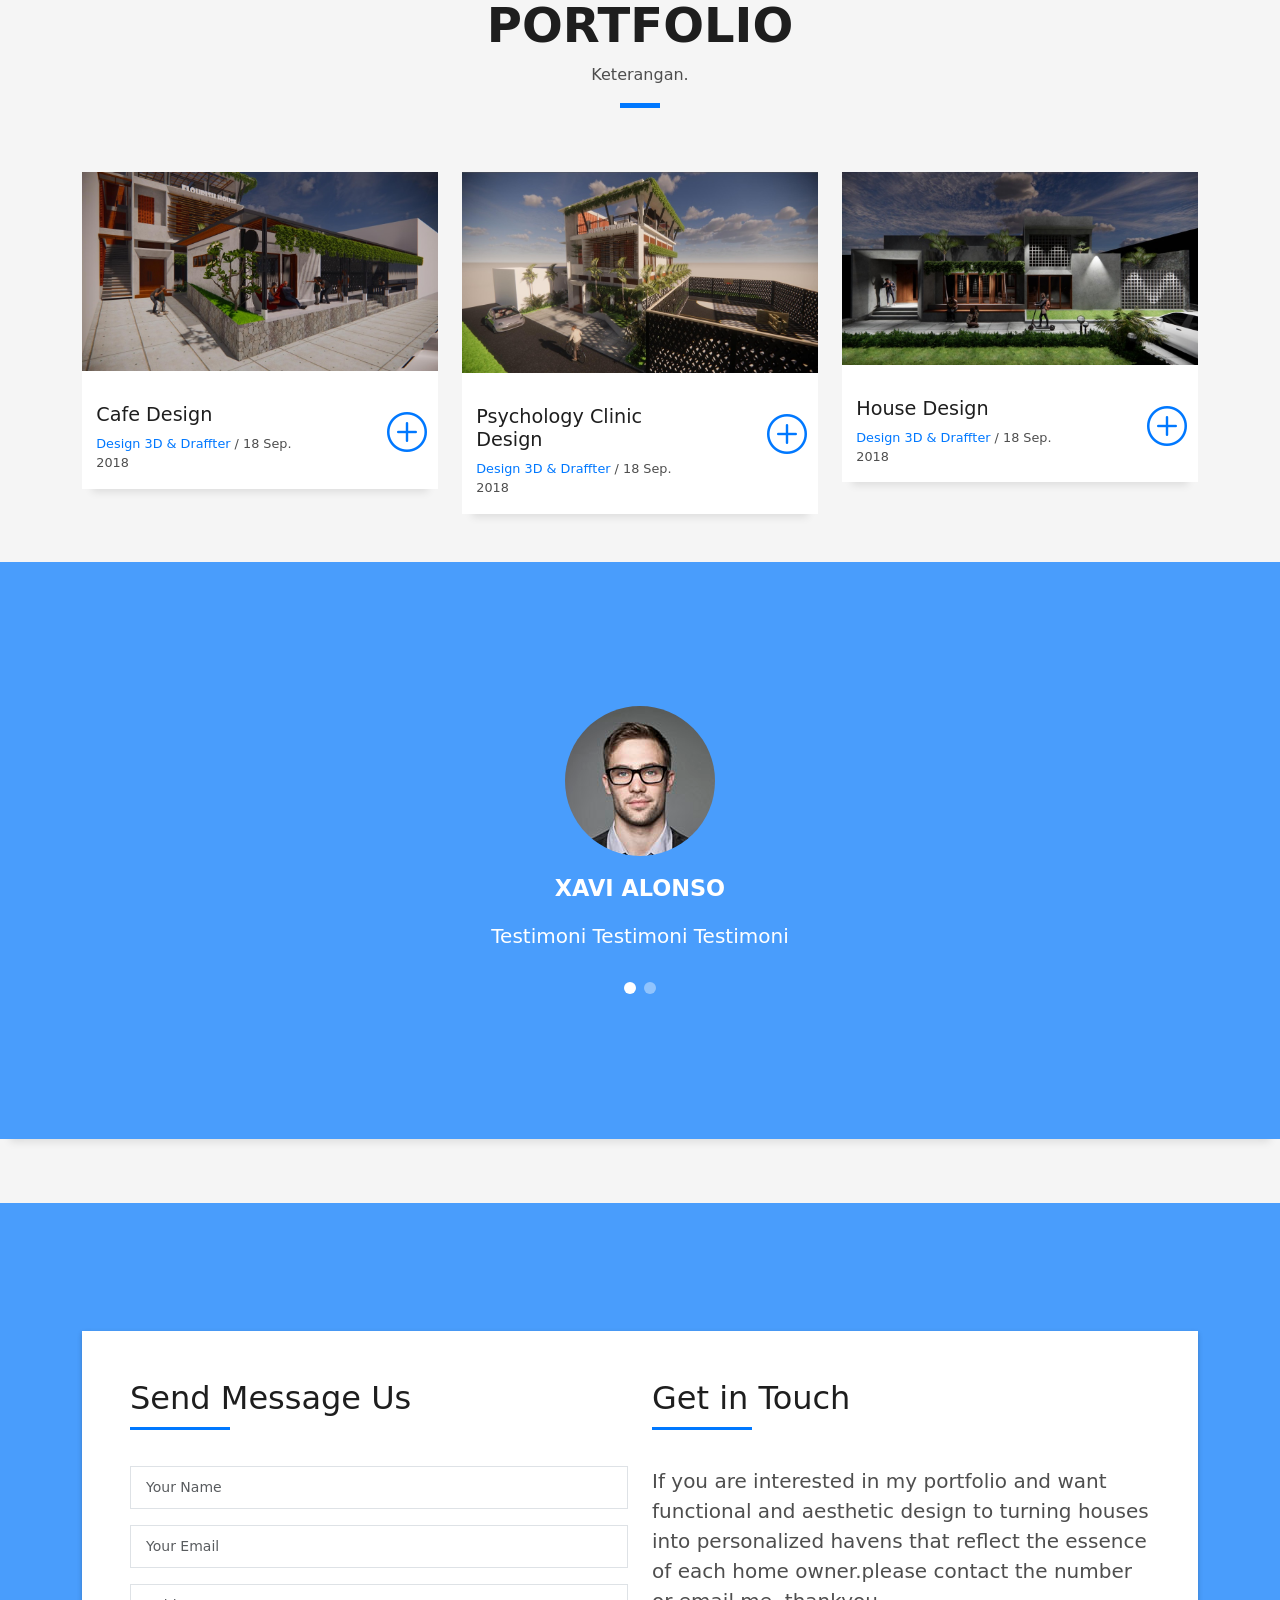
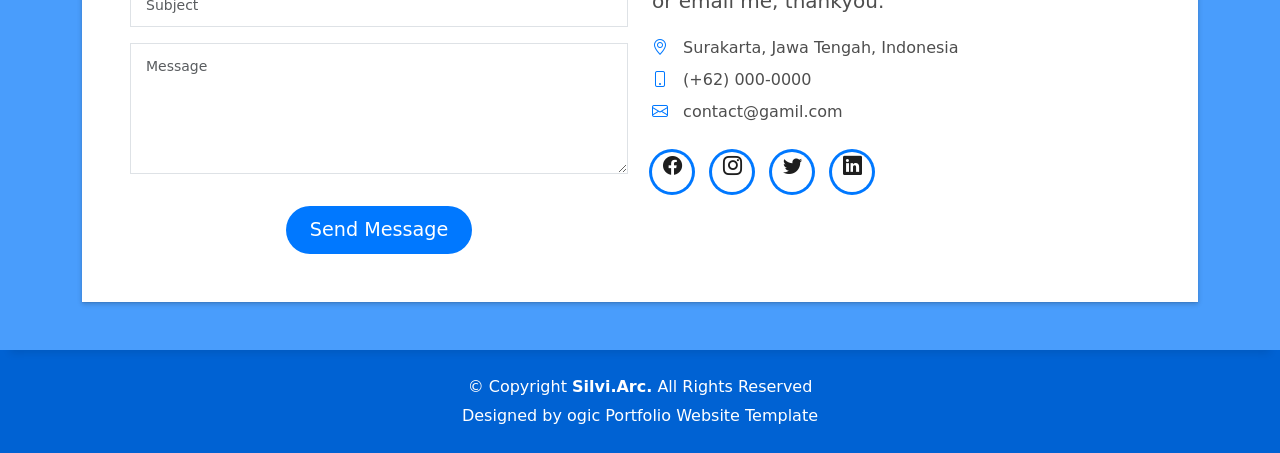
==== commit 9dd49eb4: "Update print statement from 'Hello' to 'Goodbye'" ====
--- a/index.html
+++ b/index.html
@@ -83,8 +83,8 @@
                       <div class="about-info">
                         <p><span class="title-s">Name: </span> <span>Shilviana Yuditha Sari</span></p>
                         <p><span class="title-s">Profile: </span> <span>Arsitect</span></p>
-                        <p><span class="title-s">Email: </span> <span>contact@example.com</span></p>
-                        <p><span class="title-s">Phone: </span> <span>(617) 000-0000</span></p>
+                        <p><span class="title-s">Email: </span> <span>contact@gmail.com</span></p>
+                        <p><span class="title-s">Phone: </span> <span>(+62) 000-0000</span></p>
                       </div>
                     </div>
                   </div>
@@ -492,9 +492,9 @@
                         If you are interested in my portfolio and want functional and aesthetic design to turning houses into personalized havens that reflect the essence of each home owner.please contact the number or email me, thankyou.
                       </p>
                       <ul class="list-ico">
-                        <li><span class="bi bi-geo-alt"></span> 329 WASHINGTON ST BOSTON, MA 02108</li>
-                        <li><span class="bi bi-phone"></span> (617) 000-0000</li>
-                        <li><span class="bi bi-envelope"></span> contact@example.com</li>
+                        <li><span class="bi bi-geo-alt"></span> Surakarta, Jawa Tengah, Indonesia</li>
+                        <li><span class="bi bi-phone"></span> (+62) 000-0000</li>
+                        <li><span class="bi bi-envelope"></span> contact@gamil.com</li>
                       </ul>
                     </div>
                     <div class="socials">
@@ -530,7 +530,7 @@
               Licensing information: Logic Portfolio Website Template
               Purchase the pro version with working PHP/AJAX contact form: Logic Portfolio Website Template
             -->
-              Designed by <a href="https:">Enable Design</a>
+              Designed by <a href="https:">ogic Portfolio Website Template</a>
             </div>
           </div>
         </div>
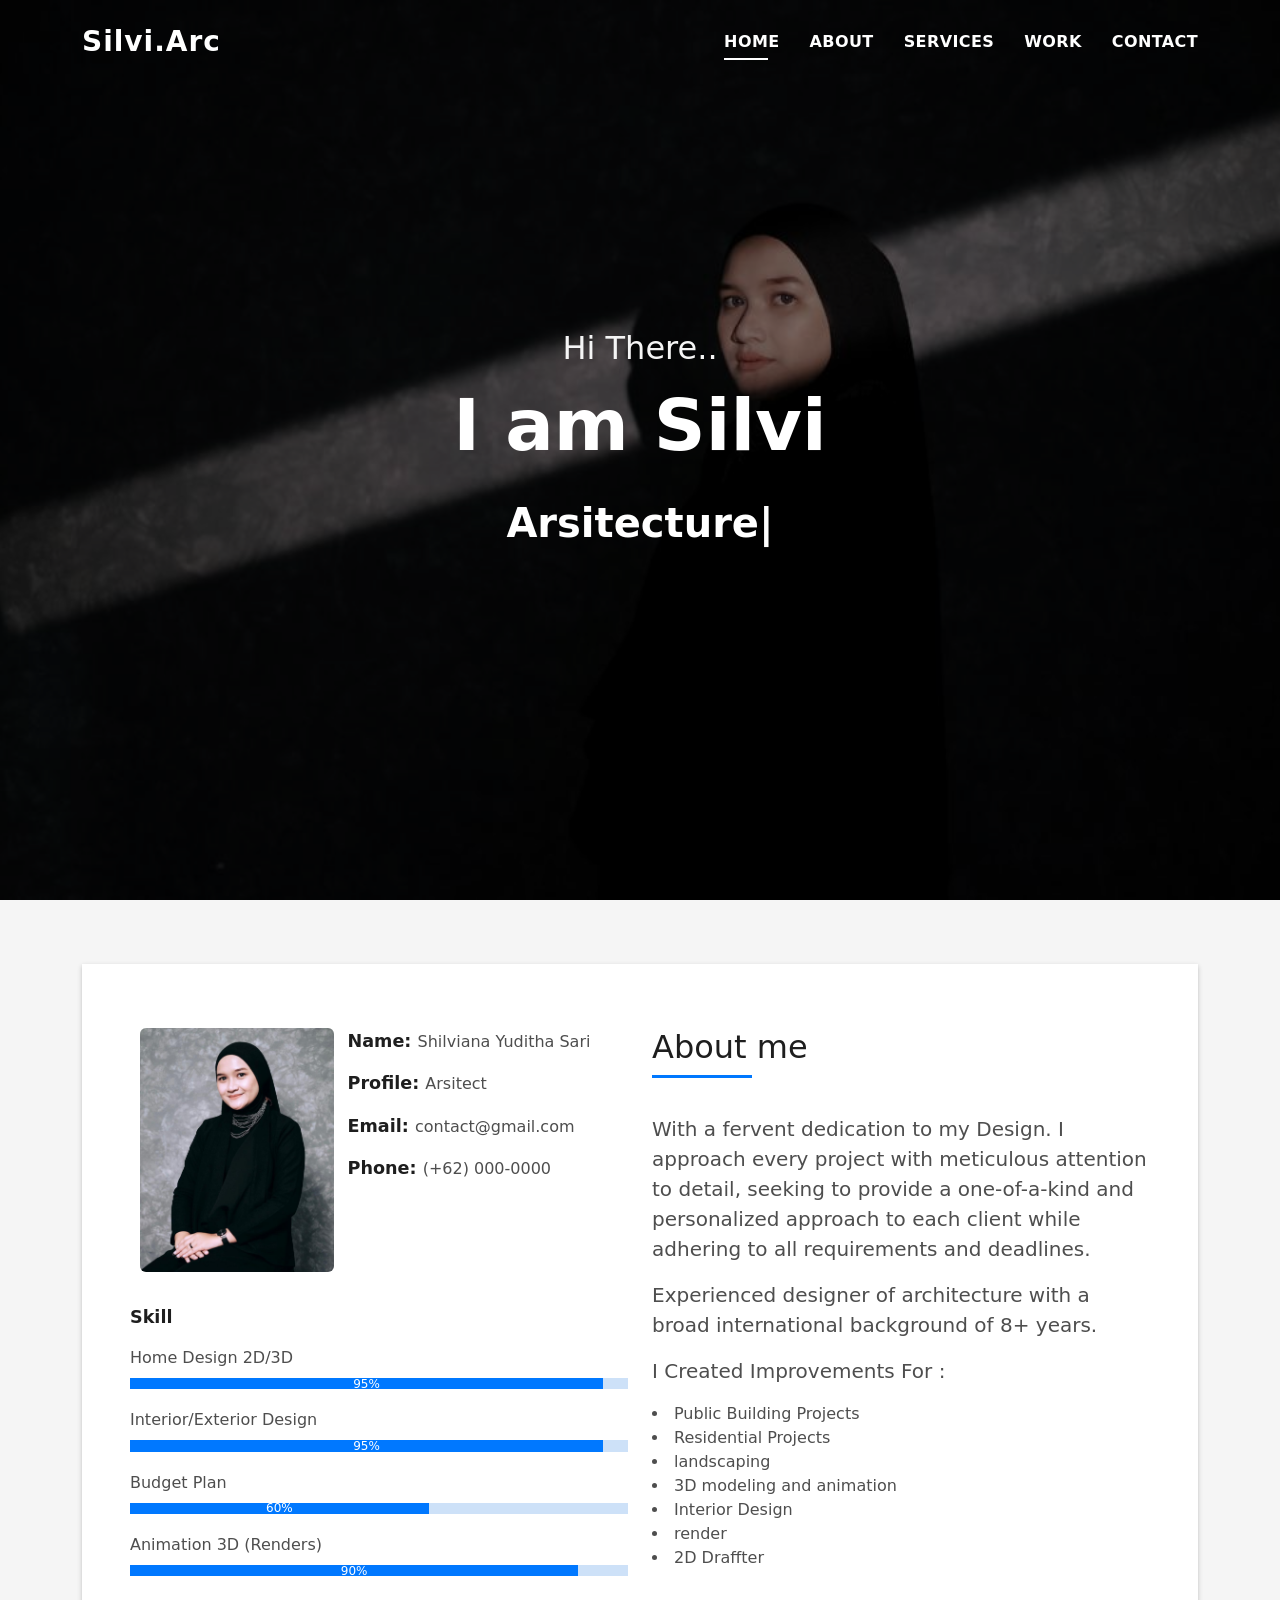
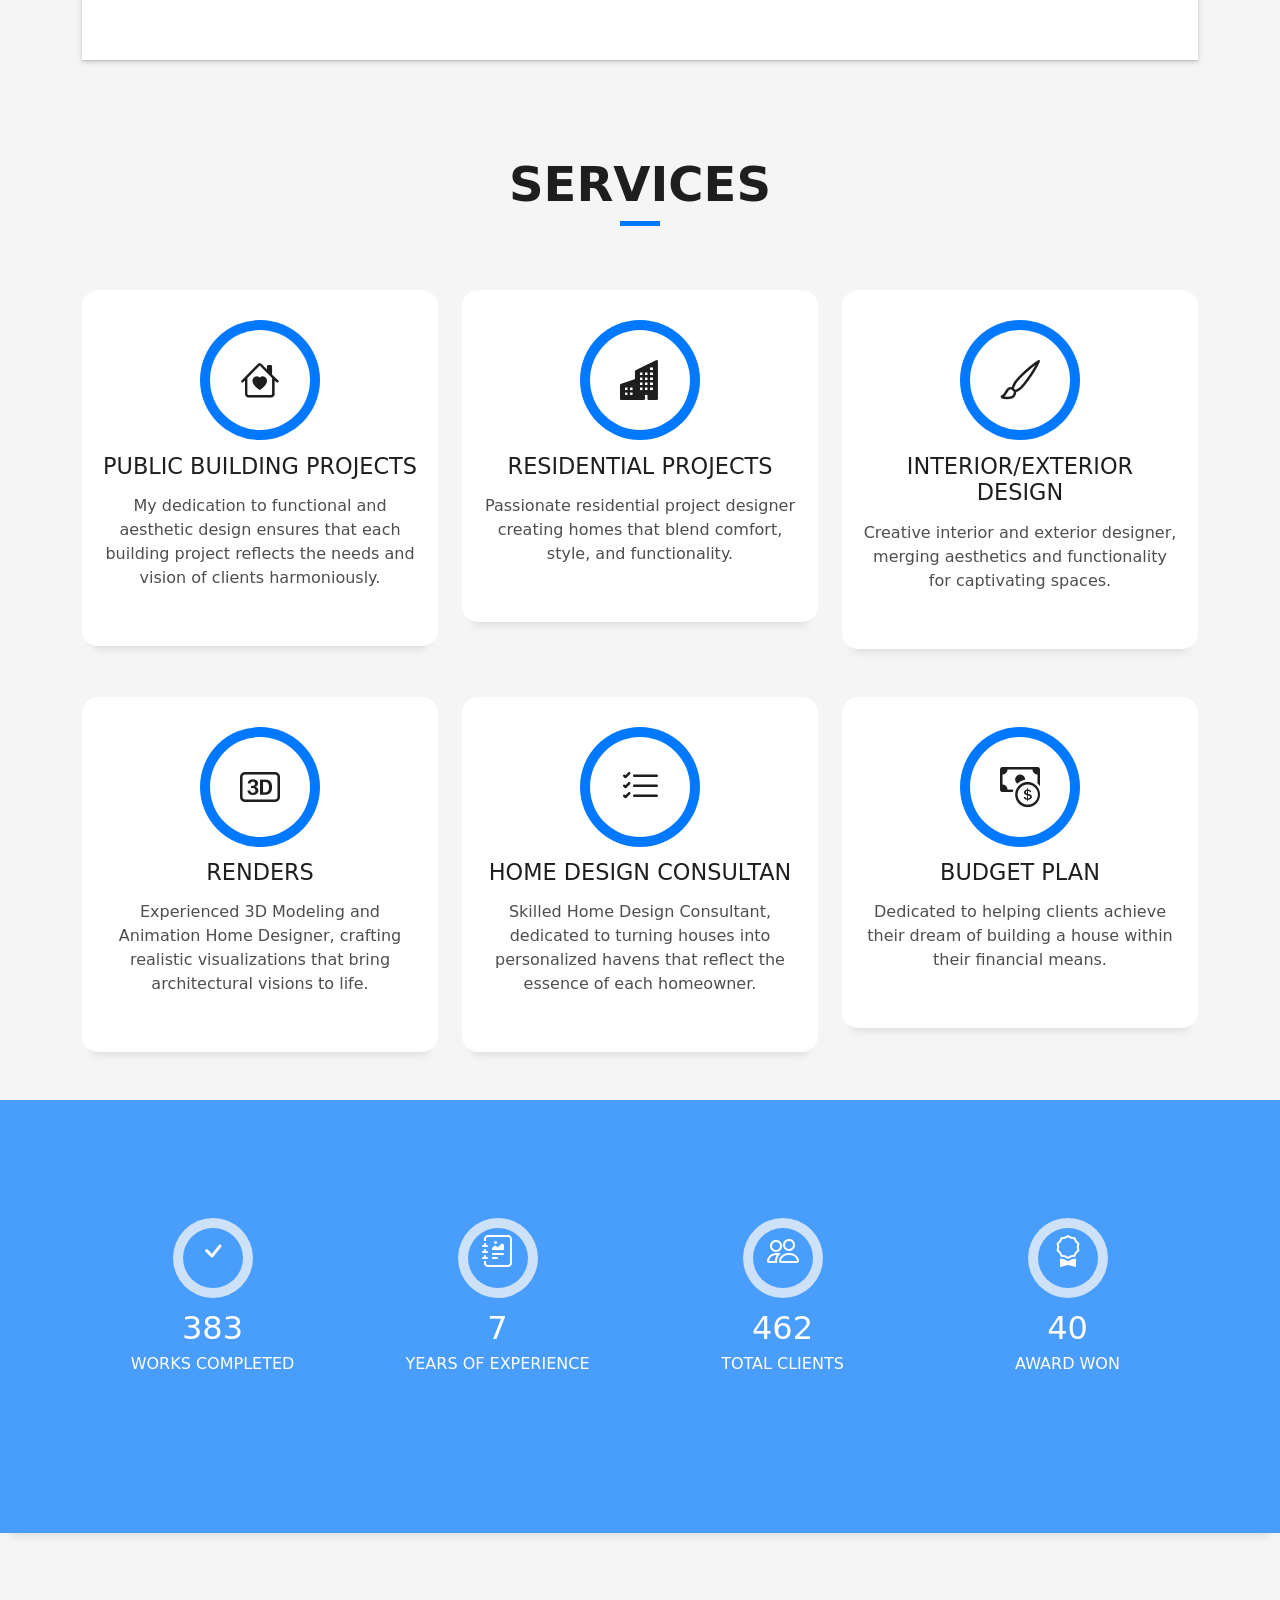
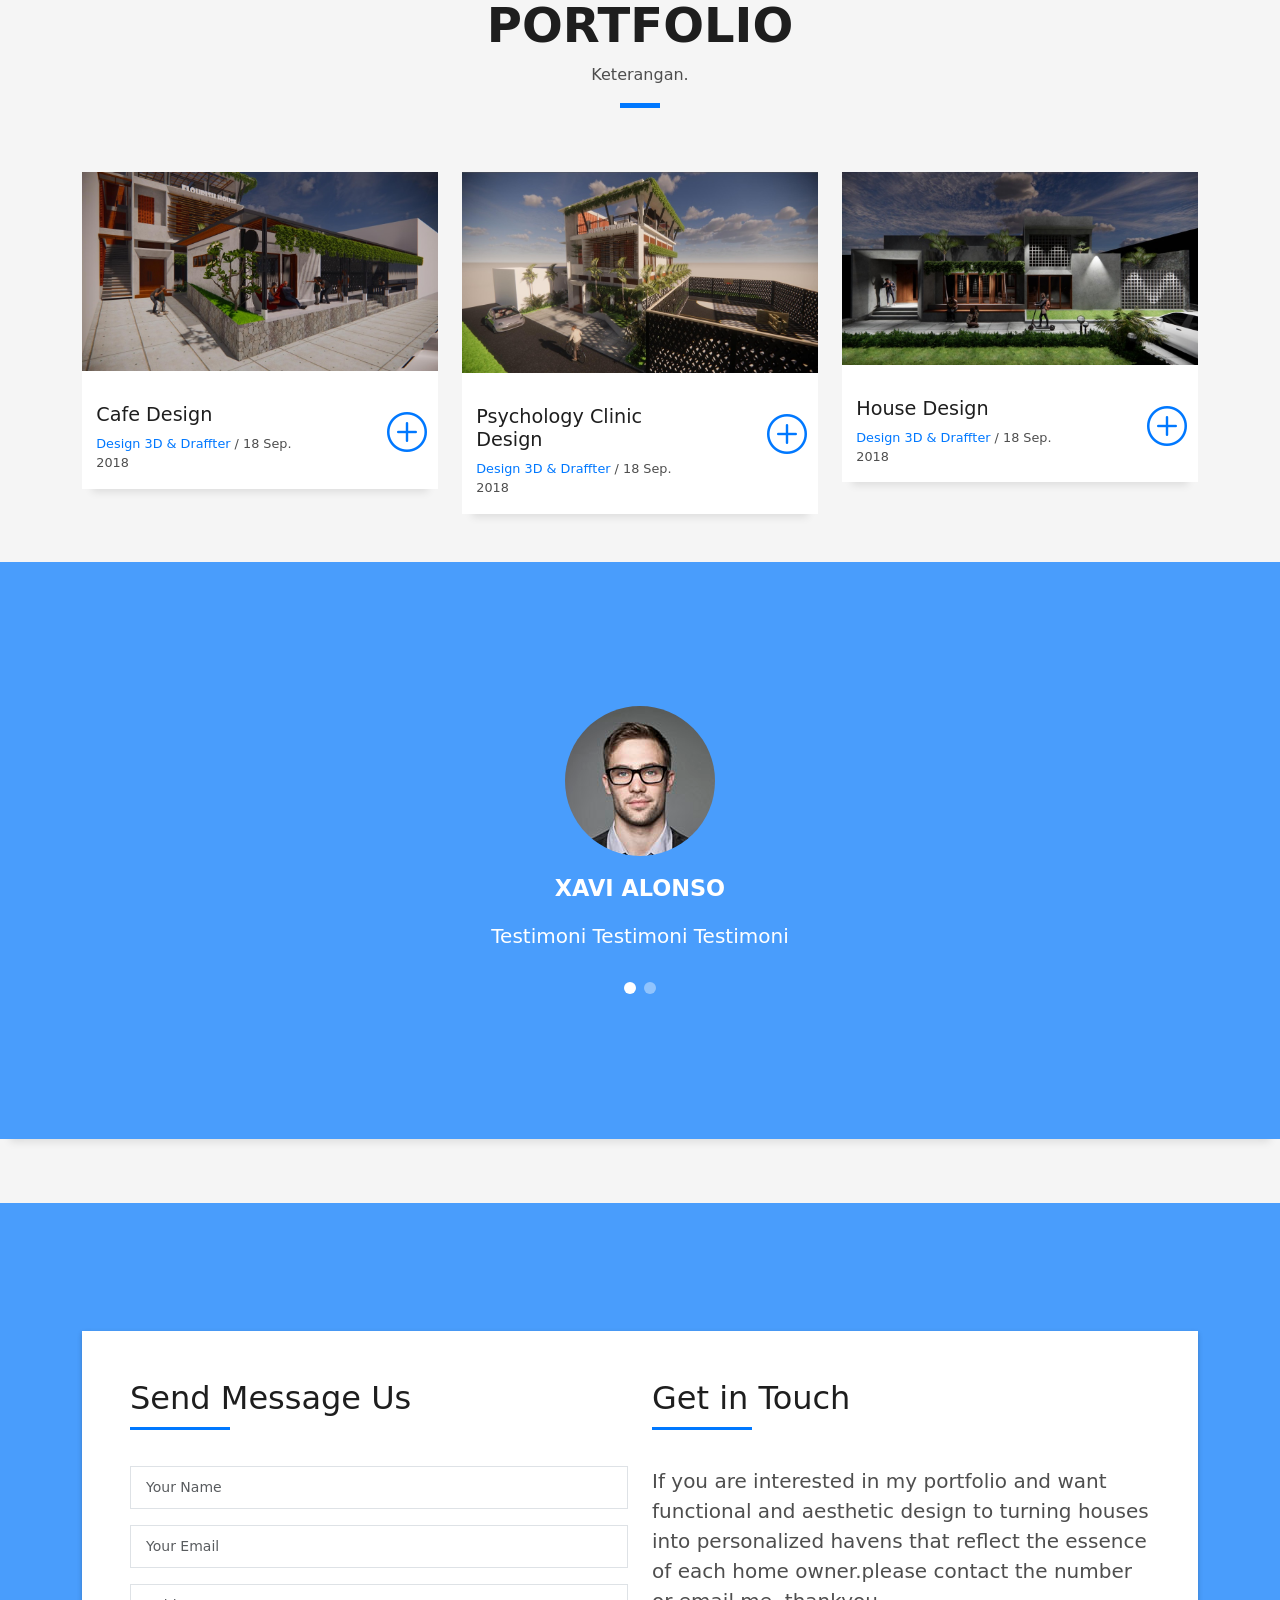
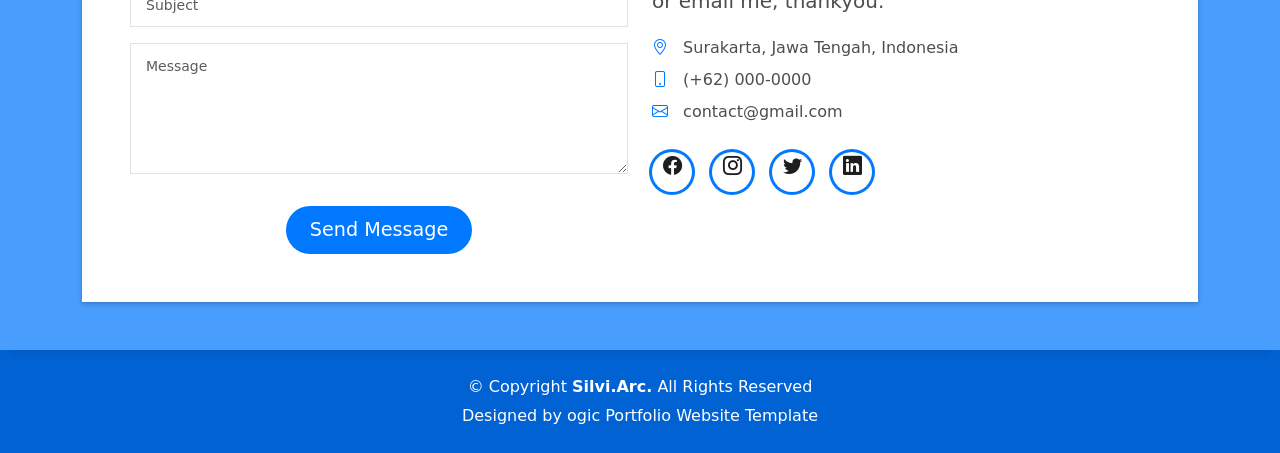
==== commit c5381a1e: "Update print statement from 'Hello' to 'Goodbye'" ====
--- a/index.html
+++ b/index.html
@@ -494,7 +494,7 @@
                       <ul class="list-ico">
                         <li><span class="bi bi-geo-alt"></span> Surakarta, Jawa Tengah, Indonesia</li>
                         <li><span class="bi bi-phone"></span> (+62) 000-0000</li>
-                        <li><span class="bi bi-envelope"></span> contact@gamil.com</li>
+                        <li><span class="bi bi-envelope"></span> contact@gmail.com</li>
                       </ul>
                     </div>
                     <div class="socials">
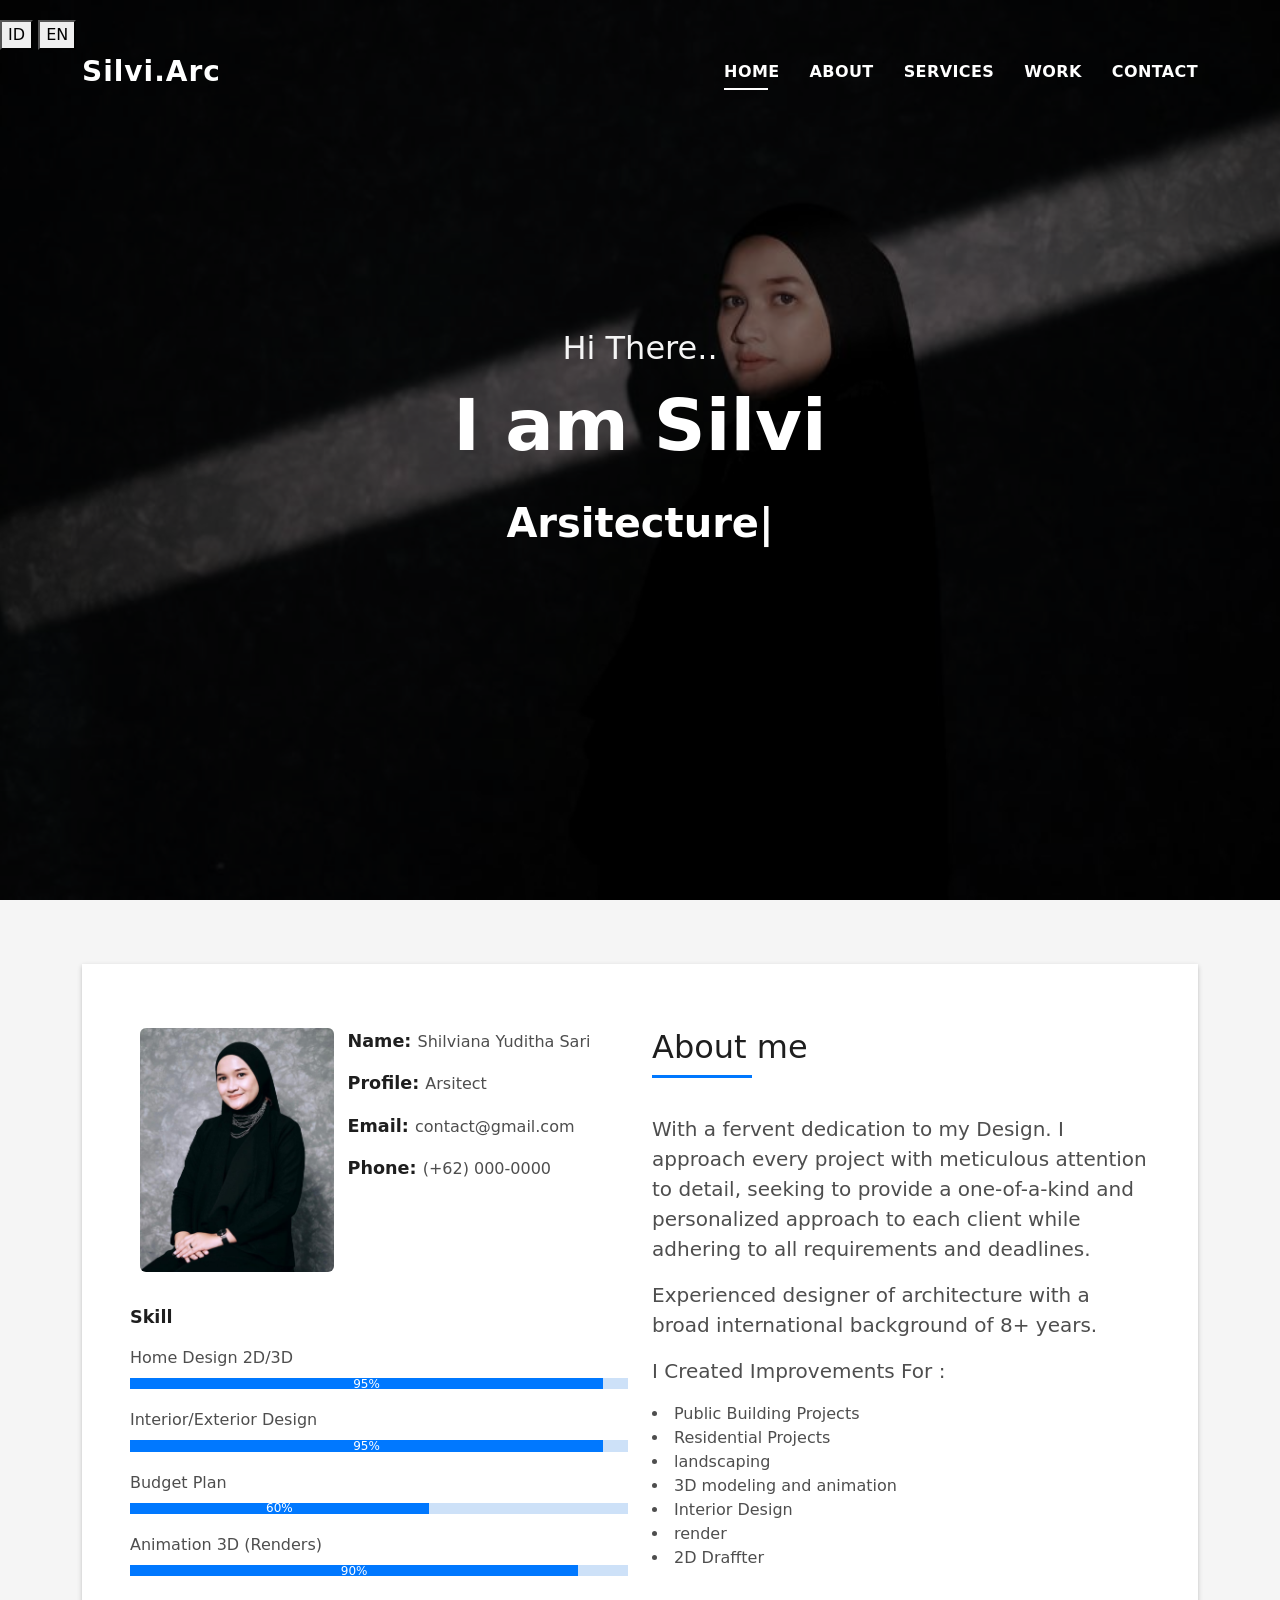
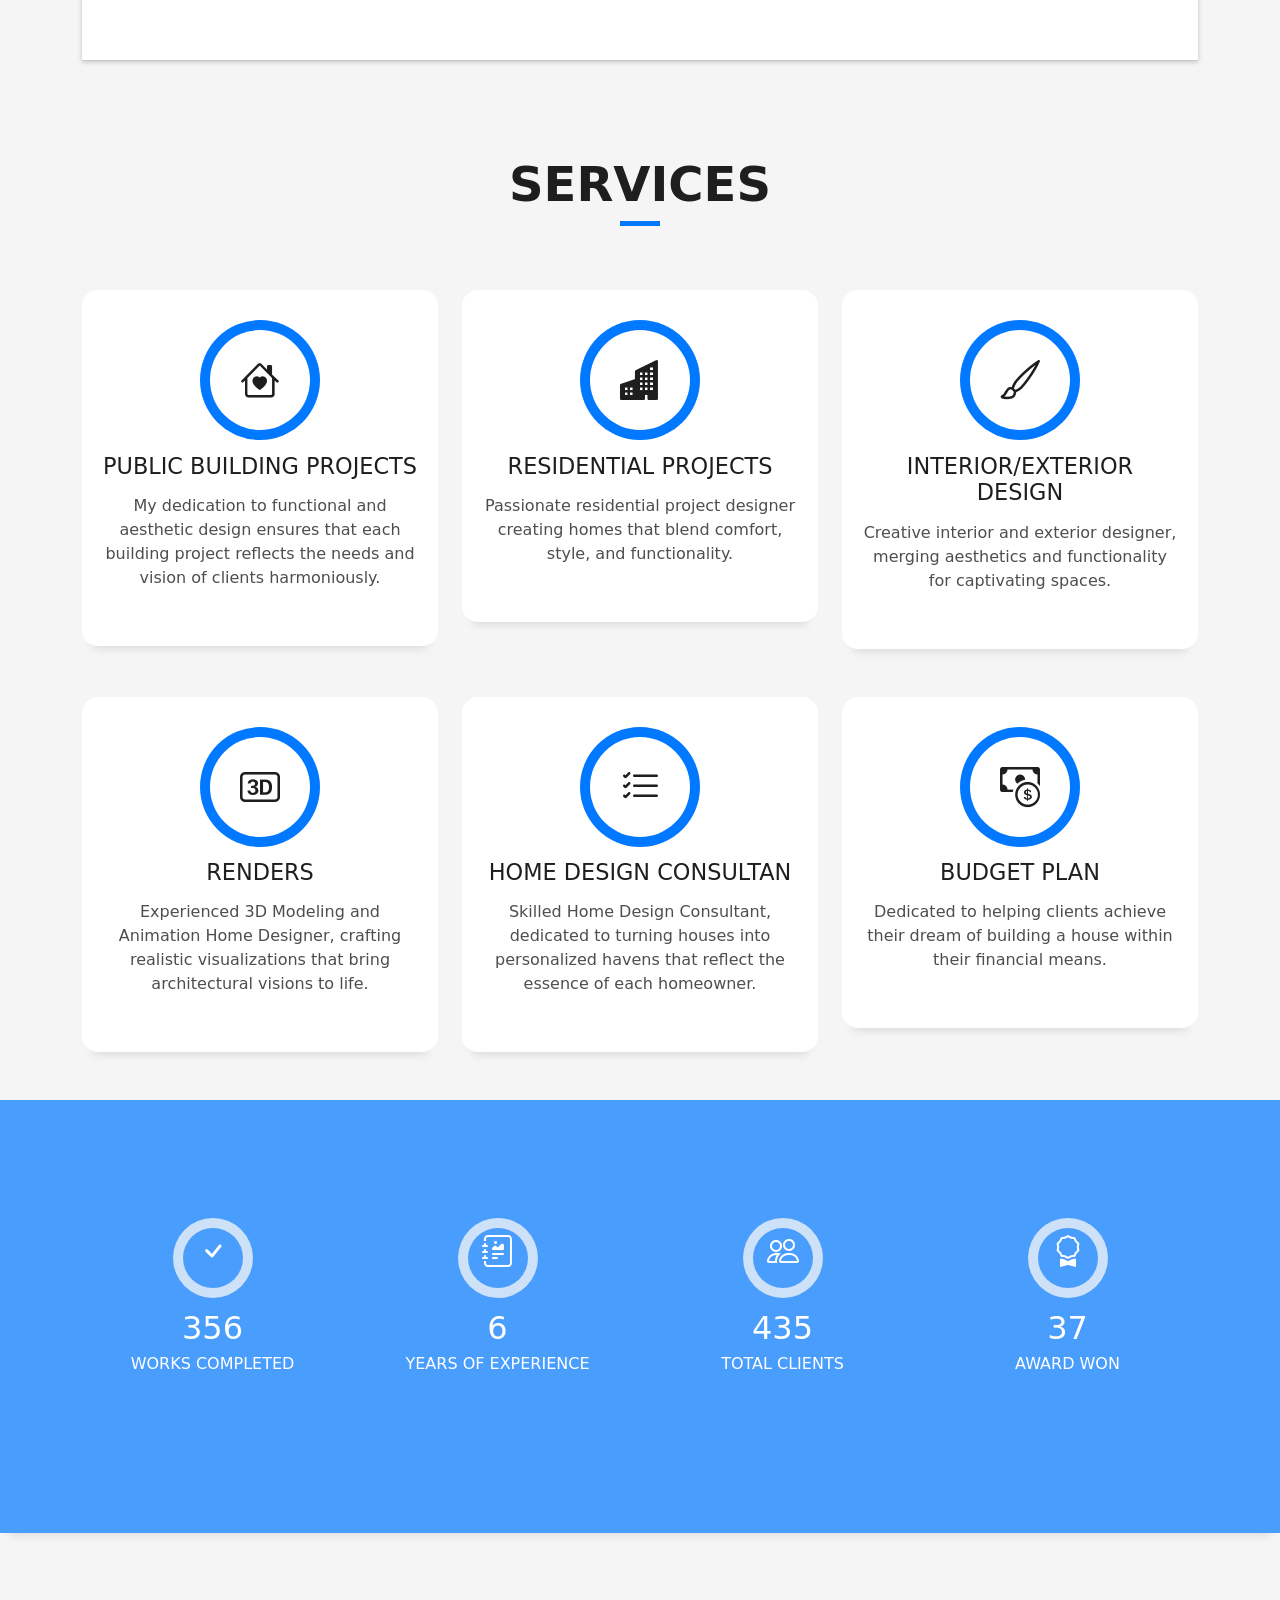
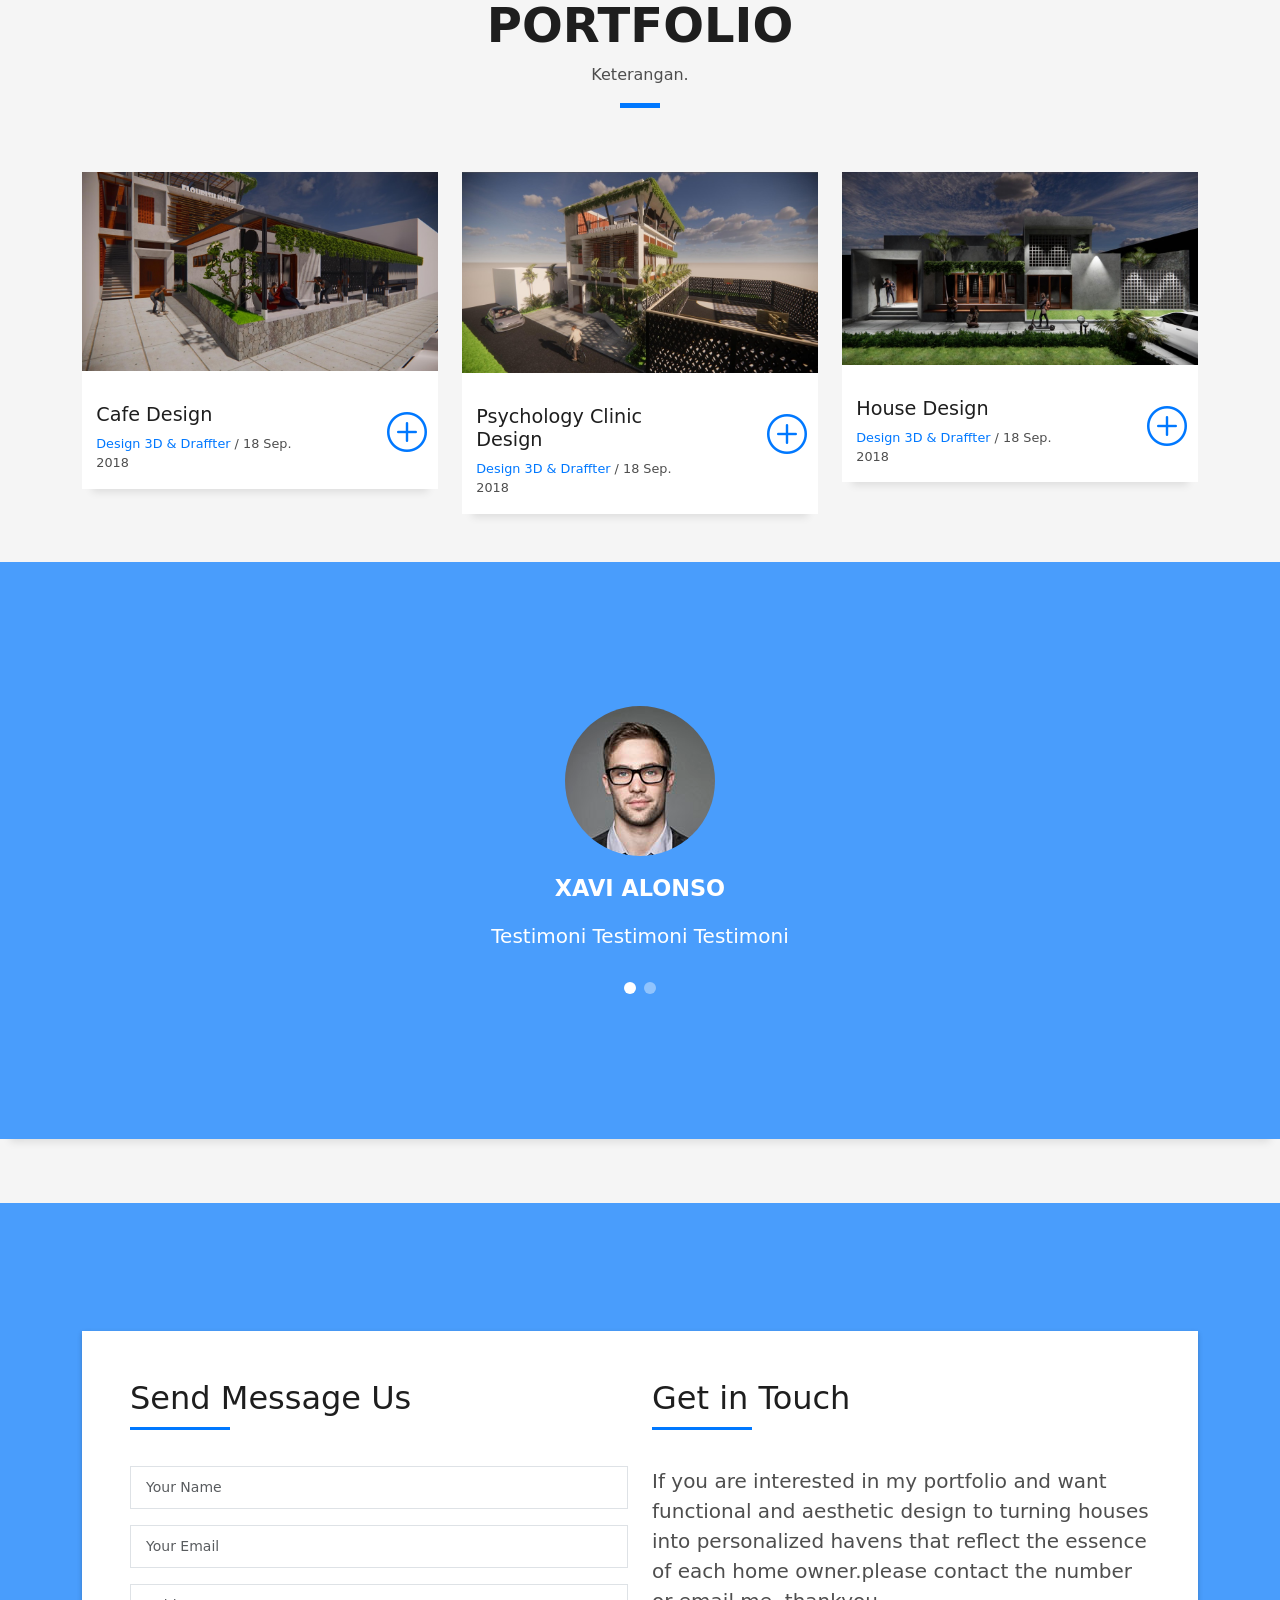
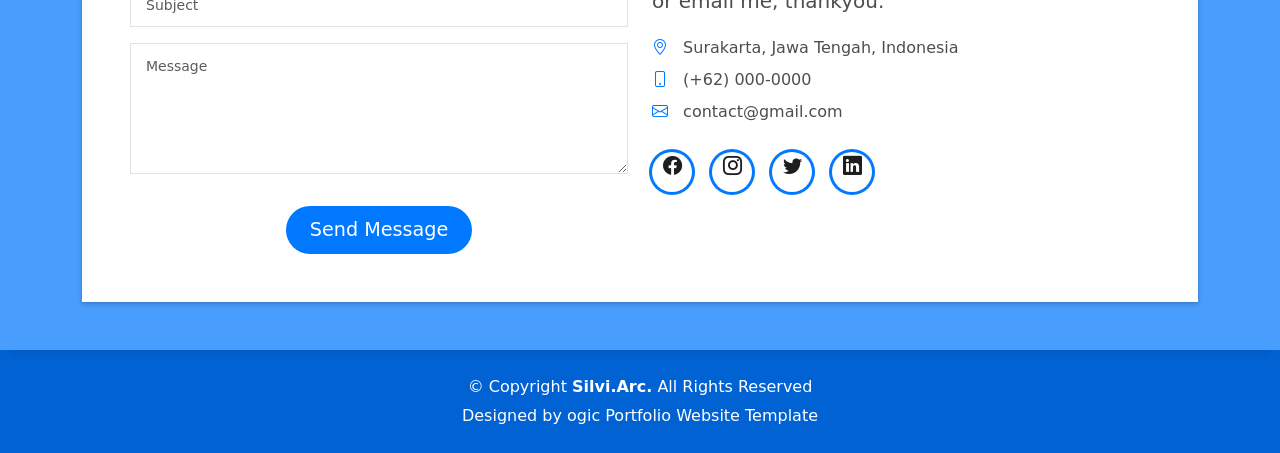
==== commit 85468363: "Update fmt.Println message from 'Hello' to 'Goodbye'" ====
--- a/index.html
+++ b/index.html
@@ -28,6 +28,10 @@
 
   <!-- ======= Header ======= -->
   <header id="header" class="fixed-top">
+    <div class="lang-switch notranslate">
+  <button type="button" onclick="changeLang('id')">ID</button>
+  <button type="button" onclick="changeLang('en')">EN</button>
+</div>
     <div class="container d-flex align-items-center justify-content-between">
 
       <h1 class="logo"><a href="index.html">Silvi.Arc</a></h1>
@@ -551,6 +555,31 @@
 
   <!-- Template Main JS File -->
   <script src="assets/js/main.js"></script>
+  <div id="google_translate_element" style="display:none"></div>
+
+<script>
+  function googleTranslateElementInit() {
+    new google.translate.TranslateElement({
+      pageLanguage: 'id',          // bahasa asli website Anda
+      includedLanguages: 'id,en',  // hanya 2 pilihan
+      autoDisplay: false
+    }, 'google_translate_element');
+  }
+
+  function changeLang(lang) {
+    const expired = 'expires=Thu, 01 Jan 1970 00:00:00 UTC; path=/';
+    if (lang === 'id') {
+      // kembali ke bahasa Indonesia (hapus terjemahan)
+      document.cookie = 'googtrans=; ' + expired;
+      document.cookie = 'googtrans=; ' + expired + '; domain=' + location.hostname;
+    } else {
+      document.cookie = 'googtrans=/id/en; path=/';
+      document.cookie = 'googtrans=/id/en; path=/; domain=' + location.hostname;
+    }
+    location.reload();
+  }
+</script>
+<script src="https://translate.google.com/translate_a/element.js?cb=googleTranslateElementInit"></script>
 
 </body>
 
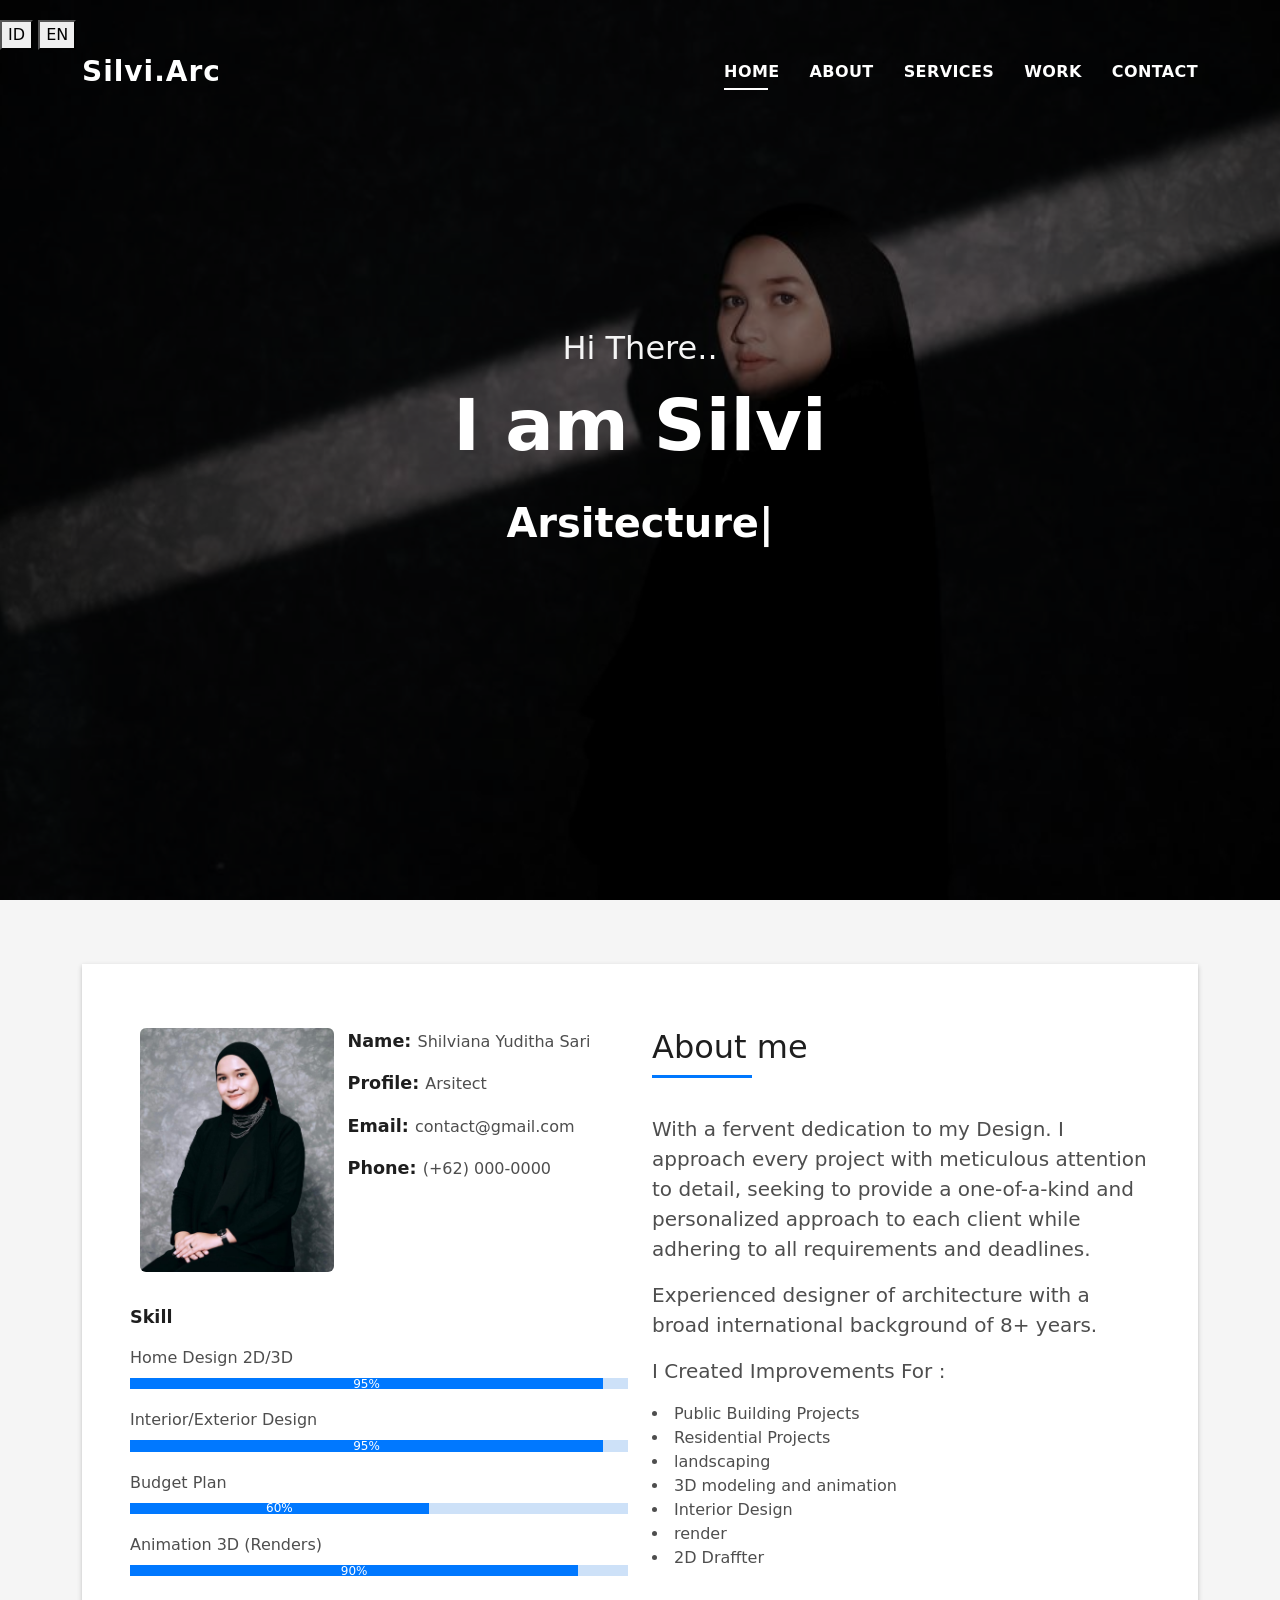
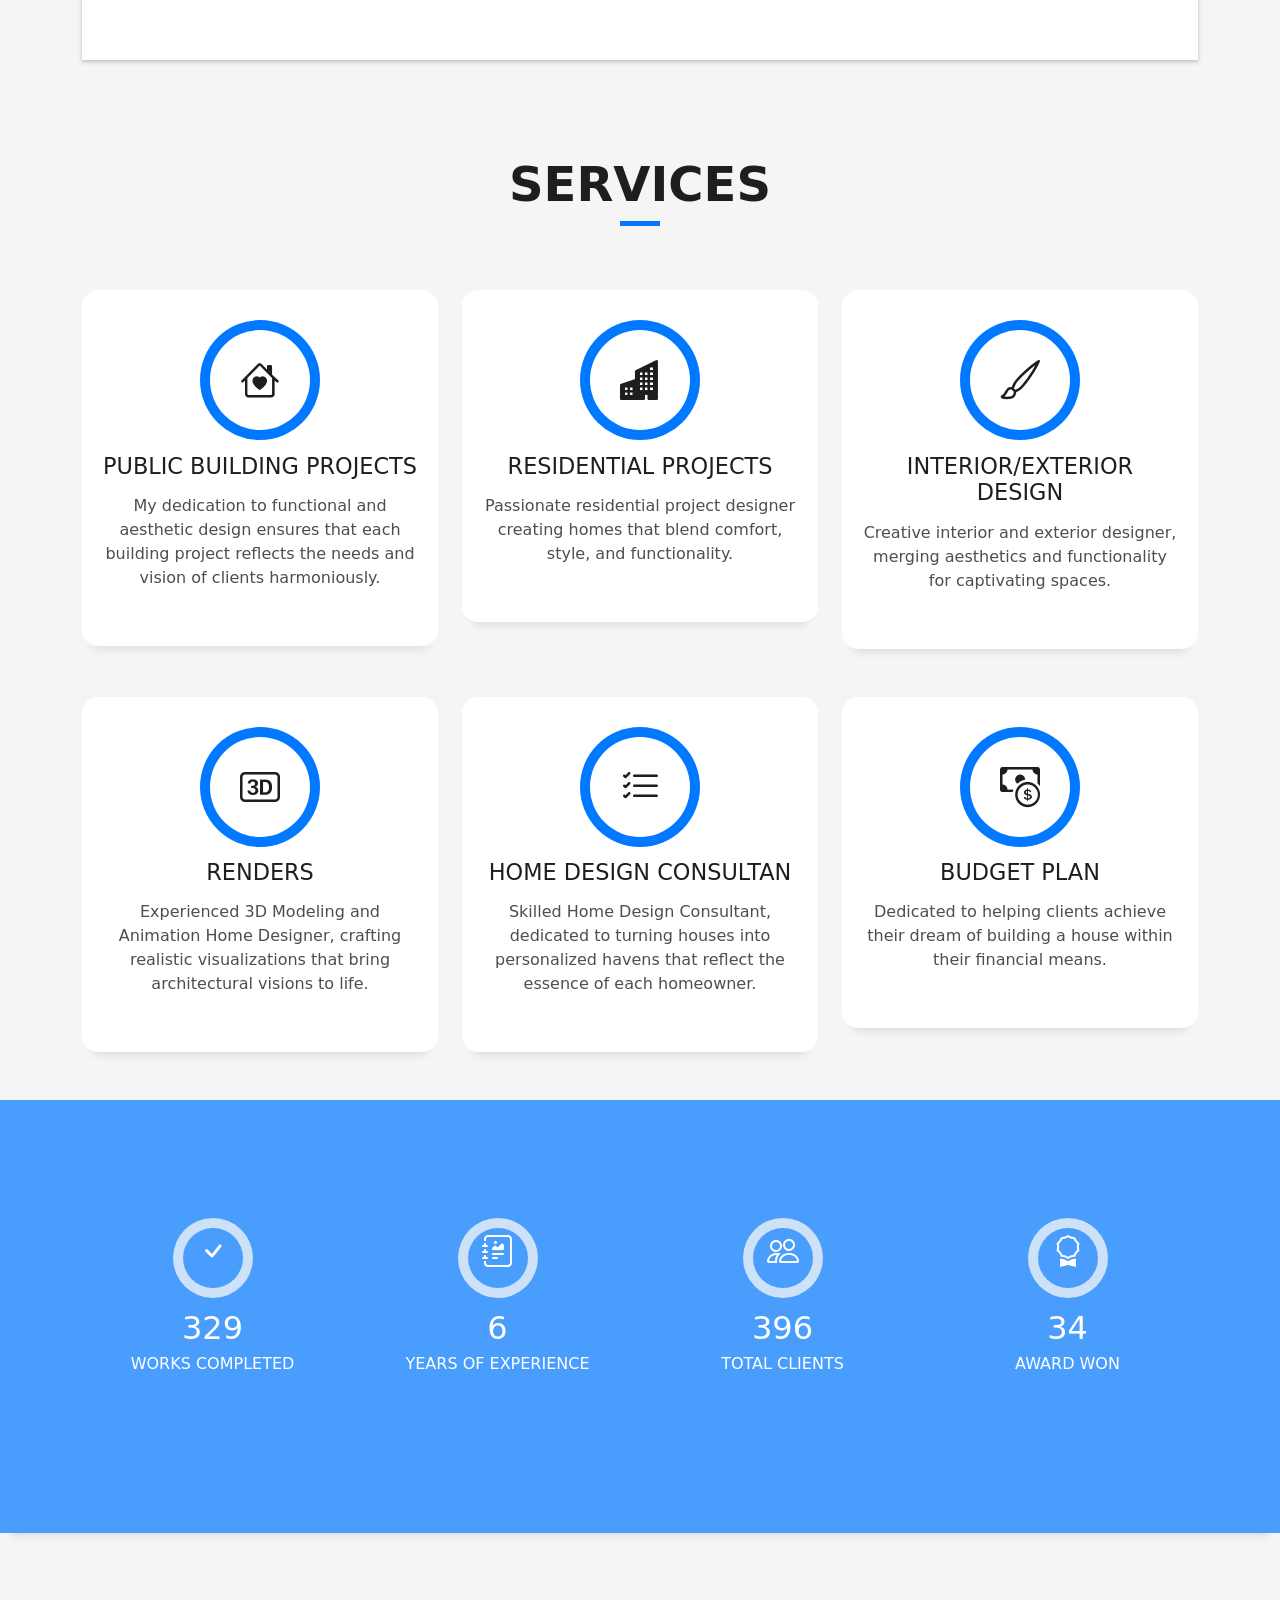
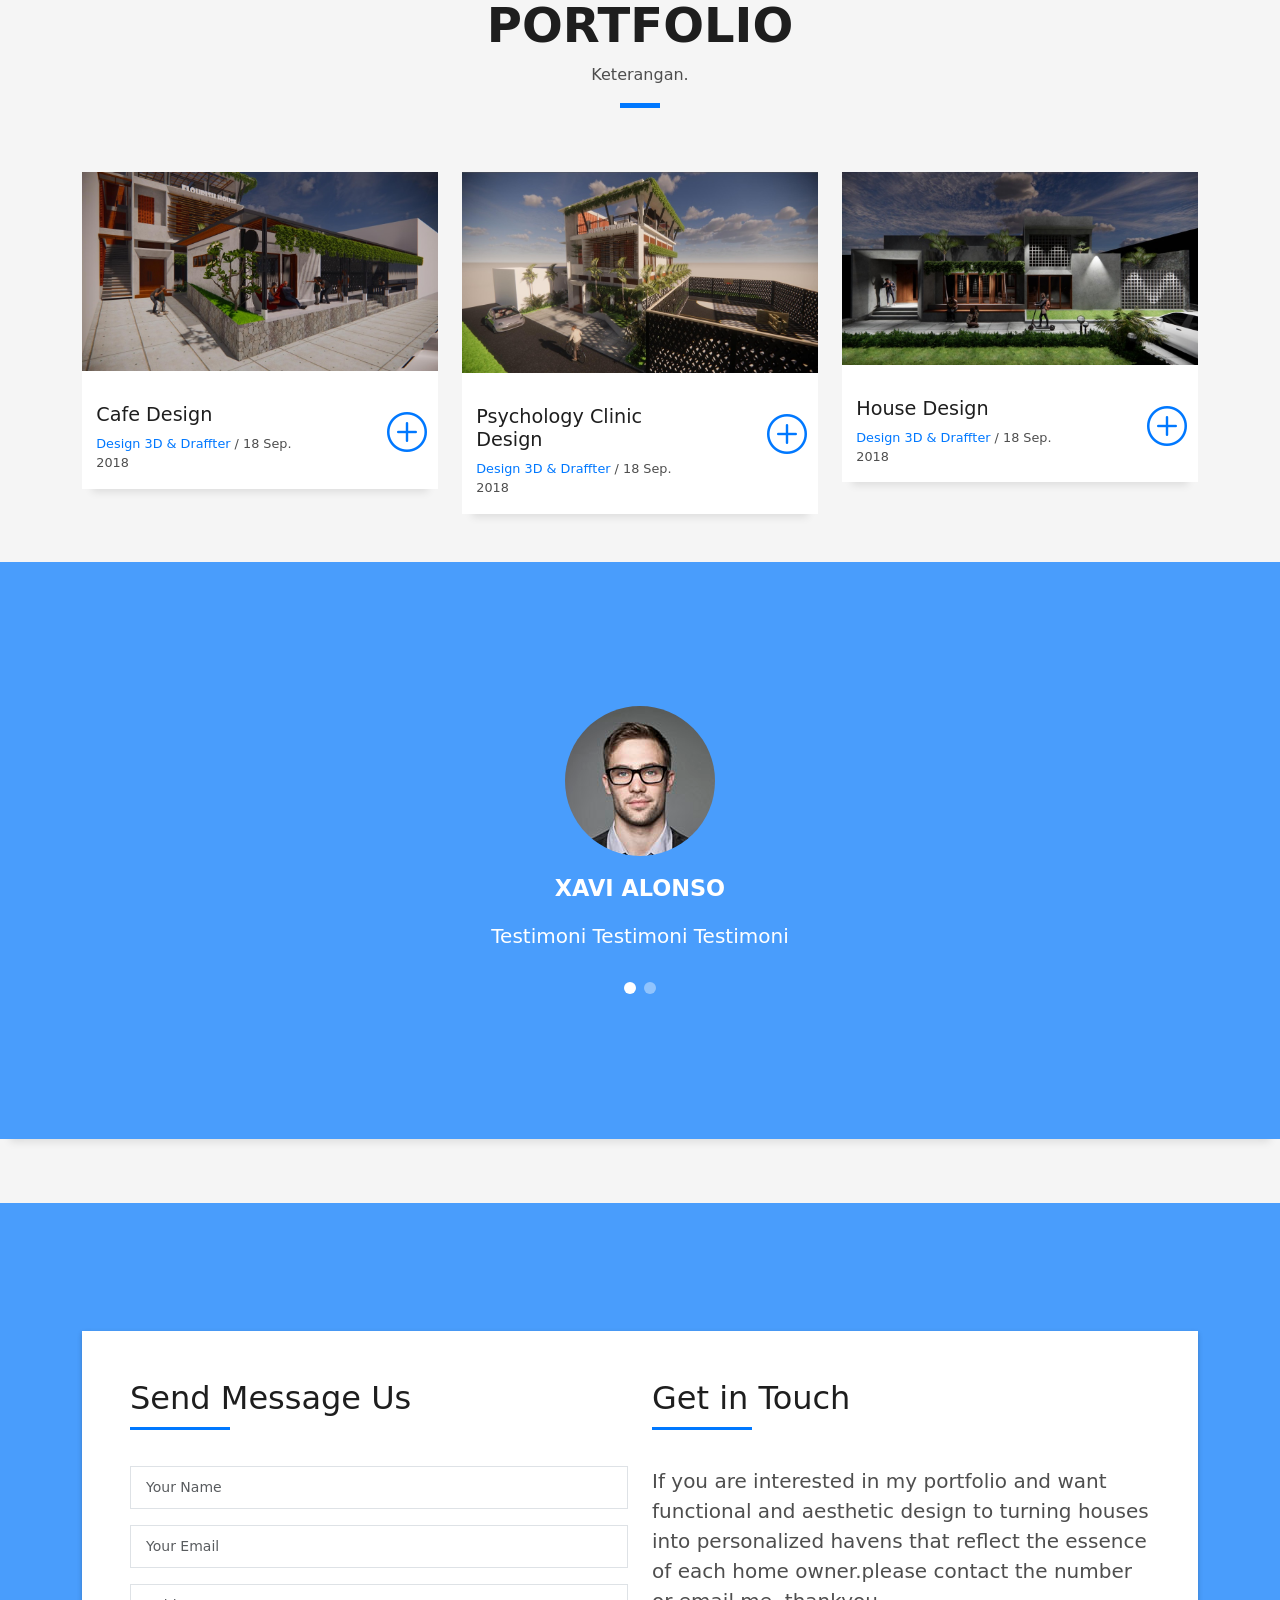
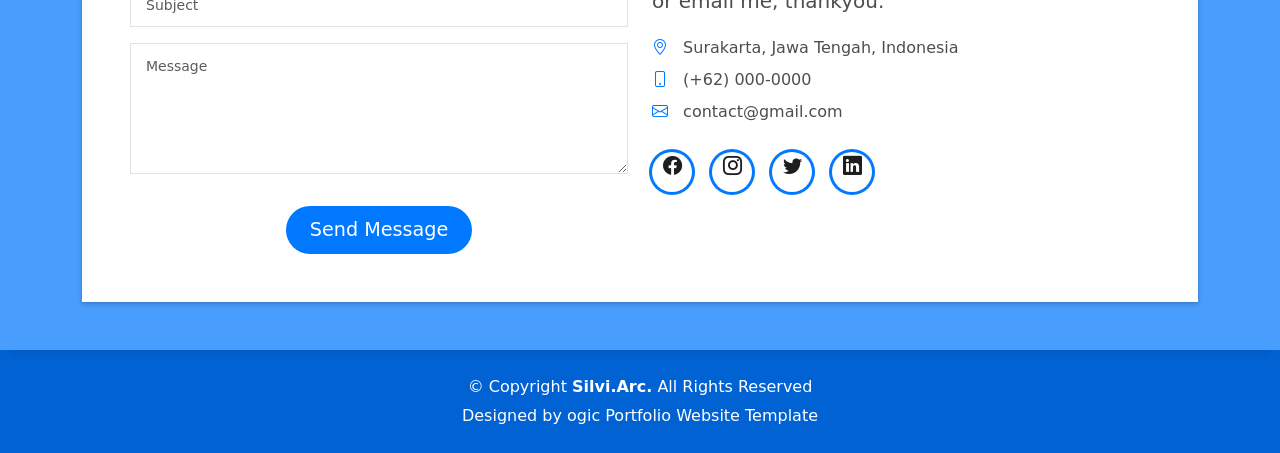
==== commit 71dec98e: "Update print statement from 'Hello' to 'Goodbye'" ====
--- a/index.html
+++ b/index.html
@@ -555,32 +555,51 @@
 
   <!-- Template Main JS File -->
   <script src="assets/js/main.js"></script>
-  <div id="google_translate_element" style="display:none"></div>
+<div id="google_translate_element" style="display:none"></div>
 
 <script>
   function googleTranslateElementInit() {
     new google.translate.TranslateElement({
-      pageLanguage: 'id',          // bahasa asli website Anda
-      includedLanguages: 'id,en',  // hanya 2 pilihan
+      pageLanguage: 'en',          // bahasa asli website Anda sekarang
+      includedLanguages: 'en,id',  // hanya 2 pilihan
       autoDisplay: false
     }, 'google_translate_element');
   }
 
+  function setTransCookie() {
+    document.cookie = 'googtrans=/en/id; path=/';
+    document.cookie = 'googtrans=/en/id; path=/; domain=' + location.hostname;
+  }
+
+  function clearTransCookie() {
+    var expired = 'expires=Thu, 01 Jan 1970 00:00:00 UTC; path=/';
+    document.cookie = 'googtrans=; ' + expired;
+    document.cookie = 'googtrans=; ' + expired + '; domain=' + location.hostname;
+  }
+
   function changeLang(lang) {
-    const expired = 'expires=Thu, 01 Jan 1970 00:00:00 UTC; path=/';
-    if (lang === 'id') {
-      // kembali ke bahasa Indonesia (hapus terjemahan)
-      document.cookie = 'googtrans=; ' + expired;
-      document.cookie = 'googtrans=; ' + expired + '; domain=' + location.hostname;
-    } else {
-      document.cookie = 'googtrans=/id/en; path=/';
-      document.cookie = 'googtrans=/id/en; path=/; domain=' + location.hostname;
-    }
+    try { localStorage.setItem('lang', lang); } catch (e) {}
+    if (lang === 'id') { setTransCookie(); } else { clearTransCookie(); }
     location.reload();
   }
+
+  // Pengunjung baru otomatis mendapat Bahasa Indonesia
+  (function () {
+    var saved = null;
+    try { saved = localStorage.getItem('lang'); } catch (e) {}
+    if (!saved) {
+      saved = 'id';
+      try { localStorage.setItem('lang', 'id'); } catch (e) {}
+    }
+    var sudahId = document.cookie.indexOf('googtrans=/en/id') !== -1;
+    if (saved === 'id' && !sudahId) {
+      setTransCookie();
+      // reload hanya jika cookie berhasil dipasang (mencegah loop)
+      if (document.cookie.indexOf('googtrans=/en/id') !== -1) location.reload();
+    }
+  })();
 </script>
 <script src="https://translate.google.com/translate_a/element.js?cb=googleTranslateElementInit"></script>
-
 </body>
 
 </html> 
--- a/assets/css/style.css
+++ b/assets/css/style.css
@@ -0,0 +1,1465 @@
+/**
+* Template Name: Logic Portfolio Website Template
+* Updated: Logic Portfolio Website Template
+* Template URL: Logic Portfolio Website Template
+* Author: Logic Portfolio Website Template
+* License: Logic Portfolio Website Template
+*/
+
+/*--------------------------------------------------------------
+# General
+--------------------------------------------------------------*/
+body {
+  background-color: #f5f5f5;
+  color: #4e4e4e;
+}
+
+h1,
+h2,
+h3,
+h4,
+h5,
+h6 {
+  color: #1e1e1e;
+}
+
+a {
+  color: #1e1e1e;
+  text-decoration: none;
+  transition: all 0.5s ease-in-out;
+}
+
+a:hover {
+  color: #0078ff;
+  text-decoration: none;
+  transition: all 0.5s ease-in-out;
+}
+
+.p-r {
+  position: relative;
+}
+
+.color-a {
+  text-decoration: none;
+  color: #0078ff;
+}
+
+.color-d {
+  color: #f5f5f5;
+}
+
+.color-text-a {
+  text-decoration: none;
+  color: #4e4e4e;
+}
+
+.box-shadow,
+.card-blog,
+.work-box,
+.service-box,
+.paralax-mf {
+  box-shadow: 0 13px 8px -10px rgba(0, 0, 0, 0.1);
+}
+
+.box-shadow-a,
+.button:hover {
+  text-decoration: none;
+  box-shadow: 0 0 0 4px #cde1f8;
+}
+
+.display-5 {
+  font-size: 2.5rem;
+  font-weight: 300;
+  line-height: 1.1;
+}
+
+.display-6 {
+  font-size: 2rem;
+  font-weight: 300;
+  line-height: 1.1;
+}
+
+.avatar {
+  width: 32px;
+  height: 32px;
+  margin-right: 4px;
+  overflow: hidden;
+}
+
+.bg-image {
+  background-repeat: no-repeat;
+  background-attachment: fixed;
+  background-size: cover;
+  background-position: center center;
+}
+
+@media (max-width: 1024px) {
+  .bg-image {
+    background-attachment: scroll;
+  }
+}
+
+.overlay-mf {
+  background-color: #0078ff;
+}
+
+.overlay-mf {
+  position: absolute;
+  top: 0;
+  left: 0px;
+  padding: 0;
+  height: 100%;
+  width: 100%;
+  opacity: 0.7;
+}
+
+.paralax-mf {
+  position: relative;
+  padding: 8rem 0;
+}
+
+.display-table {
+  width: 100%;
+  height: 100%;
+  display: table;
+}
+
+.table-cell {
+  display: table-cell;
+  vertical-align: middle;
+}
+
+/*--/ Sections /--*/
+.sect-4 {
+  padding: 4rem 0;
+}
+
+.sect-pt4 {
+  padding-top: 4rem;
+}
+
+.sect-mt4 {
+  margin-top: 4rem;
+}
+
+/*--/ Title s /--*/
+.title-s {
+  font-weight: 600;
+  color: #1e1e1e;
+  font-size: 1.1rem;
+}
+
+/*--/ Title A /--*/
+.title-box {
+  margin-bottom: 4rem;
+}
+
+.title-a {
+  text-decoration: none;
+  font-size: 3rem;
+  font-weight: bold;
+  text-transform: uppercase;
+}
+
+.subtitle-a {
+  text-decoration: none;
+  color: #4e4e4e;
+}
+
+.line-mf {
+  width: 40px;
+  height: 5px;
+  background-color: #0078ff;
+  margin: 0 auto;
+}
+
+/*--/ Title Left /--*/
+.title-box-2 {
+  margin-bottom: 3rem;
+}
+
+.title-left {
+  font-size: 2rem;
+  position: relative;
+}
+
+.title-left:before {
+  content: "";
+  position: absolute;
+  height: 3px;
+  background-color: #0078ff;
+  width: 100px;
+  bottom: -12px;
+}
+
+/*------/ Box /------*/
+.box-pl2 {
+  padding-left: 2rem;
+}
+
+.box-shadow-full {
+  padding: 3rem 1.25rem;
+  position: relative;
+  background-color: #fff;
+  margin-bottom: 3rem;
+  z-index: 2;
+  box-shadow: 0 1px 1px 0 rgba(0, 0, 0, 0.06), 0 2px 5px 0 rgba(0, 0, 0, 0.2);
+}
+
+@media (min-width: 768px) {
+  .box-shadow-full {
+    padding: 3rem;
+  }
+}
+
+/*------/ Socials /------*/
+.socials {
+  padding: 1.5rem 0;
+}
+
+.socials ul li {
+  display: inline-block;
+}
+
+.socials .ico-circle {
+  height: 40px;
+  width: 40px;
+  font-size: 1.2rem;
+  border-radius: 50%;
+  line-height: 1.6;
+  margin: 0 15px 0 0;
+  box-shadow: 0 0 0 3px #0078ff;
+  transition: all 500ms ease;
+}
+
+.socials .ico-circle:hover {
+  background-color: #0078ff;
+  color: #fff;
+  box-shadow: 0 0 0 3px #cde1f8;
+  transition: all 500ms ease;
+}
+
+/*------/ Ul resect /------*/
+.ul-resect,
+.widget-tags ul,
+.widget-sidebar .list-sidebar,
+.box-comments .list-comments,
+.blog-wrapper .post-meta ul,
+.list-ico,
+.socials ul {
+  list-style: none;
+  padding-left: 0;
+  margin-bottom: 0;
+}
+
+.list-ico {
+  line-height: 2;
+}
+
+.list-ico span {
+  color: #0078ff;
+  margin-right: 10px;
+}
+
+/*------/ Ico Circle /------*/
+.ico-circle {
+  height: 100px;
+  width: 100px;
+  font-size: 2rem;
+  border-radius: 50%;
+  line-height: 1.55;
+  margin: 0 auto;
+  text-align: center;
+  box-shadow: 0 0 0 10px #0078ff;
+  display: block;
+}
+
+/*------/ Owl Carousel /------*/
+.owl-theme .owl-dots {
+  text-align: center;
+  margin-top: 18px;
+}
+
+.owl-theme .owl-dots .owl-dot {
+  display: inline-block;
+}
+
+.owl-theme .owl-dots .owl-dot span {
+  width: 18px;
+  height: 7px;
+  margin: 5px 5px;
+  background: #cde1f8;
+  border: 0px solid #cde1f8;
+  display: block;
+  transition: all 0.6s ease-in-out;
+  cursor: pointer;
+}
+
+.owl-theme .owl-dots .owl-dot:hover span {
+  background-color: #cde1f8;
+}
+
+.owl-theme .owl-dots .owl-dot.active span {
+  background-color: #1B1B1B;
+  width: 25px;
+}
+
+/*--/ Scrolltop s /--*/
+.scrolltop-mf {
+  position: relative;
+  display: none;
+}
+
+.scrolltop-mf span {
+  z-index: 999;
+  position: fixed;
+  width: 42px;
+  height: 42px;
+  background-color: #0078ff;
+  opacity: 0.7;
+  font-size: 1.6rem;
+  line-height: 1.5;
+  text-align: center;
+  color: #fff;
+  top: auto;
+  left: auto;
+  right: 30px;
+  bottom: 50px;
+  cursor: pointer;
+  border-radius: 50%;
+}
+
+/*--------------------------------------------------------------
+# Back to top button
+--------------------------------------------------------------*/
+.back-to-top {
+  position: fixed;
+  visibility: hidden;
+  opacity: 0;
+  right: 15px;
+  bottom: 15px;
+  z-index: 996;
+  background: #0078ff;
+  width: 40px;
+  height: 40px;
+  border-radius: 50px;
+  transition: all 0.4s;
+}
+
+.back-to-top i {
+  font-size: 28px;
+  color: #fff;
+  line-height: 0;
+}
+
+.back-to-top:hover {
+  background: #298eff;
+  color: #fff;
+}
+
+.back-to-top.active {
+  visibility: visible;
+  opacity: 1;
+}
+
+/*------/ Prelaoder /------*/
+#preloader {
+  position: fixed;
+  top: 0;
+  left: 0;
+  right: 0;
+  bottom: 0;
+  z-index: 9999;
+  overflow: hidden;
+  background: #fff;
+}
+
+#preloader:before {
+  content: "";
+  position: fixed;
+  top: calc(50% - 30px);
+  left: calc(50% - 30px);
+  border: 6px solid #f2f2f2;
+  border-top: 6px solid #0078ff;
+  border-radius: 50%;
+  width: 60px;
+  height: 60px;
+  animation: animate-preloader 1s linear infinite;
+}
+
+@keyframes animate-preloader {
+  0% {
+    transform: rotate(0deg);
+  }
+
+  100% {
+    transform: rotate(360deg);
+  }
+}
+
+/*------/ Button /------*/
+.button {
+  display: inline-block;
+  padding: 0.3rem 0.6rem;
+  text-align: center;
+  vertical-align: middle;
+  -webkit-user-select: none;
+  -moz-user-select: none;
+  user-select: none;
+  font-size: 1rem;
+  border-radius: 0.3rem;
+  border: 1px solid transparent;
+  transition: all 500ms ease;
+  cursor: pointer;
+}
+
+.button:focus {
+  outline: 0;
+}
+
+.button:hover {
+  background-color: #0062d3;
+  color: #fff;
+  transition: all 500ms ease;
+}
+
+.button-a {
+  text-decoration: none;
+  background-color: #0078ff;
+  color: #fff;
+  border-color: #cde1f8;
+}
+
+.button-big {
+  padding: 0.9rem 2.3rem;
+  font-size: 1.2rem;
+}
+
+.button-rouded {
+  border-radius: 5rem;
+}
+
+.btn-lg {
+  padding: 0.5rem 1rem;
+  font-size: 1.25rem;
+  line-height: 1.5;
+  border-radius: 0.3rem;
+}
+
+/*--------------------------------------------------------------
+# Header
+--------------------------------------------------------------*/
+#header {
+  transition: all 0.5s;
+  z-index: 997;
+  padding: 20px 0;
+}
+
+#header .logo {
+  font-size: 28px;
+  margin: 0;
+  padding: 0;
+  font-weight: 600;
+  letter-spacing: 1px;
+}
+
+#header .logo a {
+  color: #fff;
+}
+
+#header .logo img {
+  max-height: 40px;
+}
+
+#header.header-scrolled {
+  background: rgba(0, 0, 0, 0.9);
+  padding: 12px 0;
+}
+
+/*--------------------------------------------------------------
+# Navigation Menu
+--------------------------------------------------------------*/
+/**
+* Desktop Navigation 
+*/
+.navbar {
+  padding: 0;
+}
+
+.navbar ul {
+  margin: 0;
+  padding: 0;
+  display: flex;
+  list-style: none;
+  align-items: center;
+}
+
+.navbar li {
+  position: relative;
+}
+
+.navbar>ul>li {
+  white-space: nowrap;
+  padding: 10px 0 10px 30px;
+}
+
+.navbar a,
+.navbar a:focus {
+  display: flex;
+  align-items: center;
+  justify-content: space-between;
+  color: #fff;
+  font-size: 16px;
+  font-weight: 600;
+  padding: 0;
+  white-space: nowrap;
+  transition: 0.3s;
+  letter-spacing: 0.4px;
+  position: relative;
+  text-transform: uppercase;
+}
+
+.navbar a i,
+.navbar a:focus i {
+  font-size: 12px;
+  line-height: 0;
+  margin-left: 5px;
+}
+
+.navbar>ul>li>a:before {
+  content: "";
+  position: absolute;
+  width: 100%;
+  height: 2px;
+  bottom: -6px;
+  left: 0;
+  width: 0;
+  background-color: #fff;
+  visibility: hidden;
+  transition: all 0.3s ease-in-out 0s;
+}
+
+.navbar a:hover:before,
+.navbar li:hover>a:before,
+.navbar .active:before {
+  visibility: visible;
+  width: 80%;
+}
+
+.navbar a:hover,
+.navbar .active,
+.navbar .active:focus,
+.navbar li:hover>a {
+  color: #fff;
+}
+
+.navbar .dropdown ul {
+  display: block;
+  position: absolute;
+  left: 30px;
+  top: calc(100% + 30px);
+  margin: 0;
+  padding: 10px 0;
+  z-index: 99;
+  opacity: 0;
+  visibility: hidden;
+  background: #fff;
+  box-shadow: 0px 0px 30px rgba(127, 137, 161, 0.25);
+  transition: 0.3s;
+}
+
+.navbar .dropdown ul li {
+  min-width: 200px;
+}
+
+.navbar .dropdown ul a {
+  padding: 10px 20px;
+  font-size: 14px;
+  text-transform: none;
+  color: #4e4e4e;
+}
+
+.navbar .dropdown ul a i {
+  font-size: 12px;
+}
+
+.navbar .dropdown ul a:hover,
+.navbar .dropdown ul .active:hover,
+.navbar .dropdown ul li:hover>a {
+  color: #0078ff;
+}
+
+.navbar .dropdown:hover>ul {
+  opacity: 1;
+  top: 100%;
+  visibility: visible;
+}
+
+.navbar .dropdown .dropdown ul {
+  top: 0;
+  left: calc(100% - 30px);
+  visibility: hidden;
+}
+
+.navbar .dropdown .dropdown:hover>ul {
+  opacity: 1;
+  top: 0;
+  left: 100%;
+  visibility: visible;
+}
+
+@media (max-width: 1366px) {
+  .navbar .dropdown .dropdown ul {
+    left: -90%;
+  }
+
+  .navbar .dropdown .dropdown:hover>ul {
+    left: -100%;
+  }
+}
+
+/**
+* Mobile Navigation 
+*/
+.mobile-nav-toggle {
+  color: #fff;
+  font-size: 28px;
+  cursor: pointer;
+  display: none;
+  line-height: 0;
+  transition: 0.5s;
+}
+
+@media (max-width: 991px) {
+  .mobile-nav-toggle {
+    display: block;
+  }
+
+  .navbar ul {
+    display: none;
+  }
+}
+
+.navbar-mobile {
+  position: fixed;
+  overflow: hidden;
+  top: 0;
+  right: 0;
+  left: 0;
+  bottom: 0;
+  background: rgba(78, 78, 78, 0.9);
+  transition: 0.3s;
+  z-index: 999;
+}
+
+.navbar-mobile .mobile-nav-toggle {
+  position: absolute;
+  top: 15px;
+  right: 15px;
+}
+
+.navbar-mobile ul {
+  display: block;
+  position: absolute;
+  top: 55px;
+  right: 15px;
+  bottom: 15px;
+  left: 15px;
+  padding: 10px 0;
+  background-color: #fff;
+  overflow-y: auto;
+  transition: 0.3s;
+}
+
+.navbar-mobile>ul>li {
+  padding: 0;
+}
+
+.navbar-mobile a:hover:before,
+.navbar-mobile li:hover>a:before,
+.navbar-mobile .active:before {
+  visibility: hidden;
+}
+
+.navbar-mobile a,
+.navbar-mobile a:focus {
+  padding: 10px 20px;
+  font-size: 15px;
+  color: #4e4e4e;
+}
+
+.navbar-mobile a:hover,
+.navbar-mobile .active,
+.navbar-mobile li:hover>a {
+  color: #0078ff;
+}
+
+.navbar-mobile .getstarted,
+.navbar-mobile .getstarted:focus {
+  margin: 15px;
+}
+
+.navbar-mobile .dropdown ul {
+  position: static;
+  display: none;
+  margin: 10px 20px;
+  padding: 10px 0;
+  z-index: 99;
+  opacity: 1;
+  visibility: visible;
+  background: #fff;
+  box-shadow: 0px 0px 30px rgba(127, 137, 161, 0.25);
+}
+
+.navbar-mobile .dropdown ul li {
+  min-width: 200px;
+}
+
+.navbar-mobile .dropdown ul a {
+  padding: 10px 20px;
+}
+
+.navbar-mobile .dropdown ul a i {
+  font-size: 12px;
+}
+
+.navbar-mobile .dropdown ul a:hover,
+.navbar-mobile .dropdown ul .active:hover,
+.navbar-mobile .dropdown ul li:hover>a {
+  color: #0078ff;
+}
+
+.navbar-mobile .dropdown>.dropdown-active {
+  display: block;
+}
+
+/*--------------------------------------------------------------
+# Hero Section
+--------------------------------------------------------------*/
+.hero {
+  height: 100vh;
+  position: relative;
+  color: #fff;
+}
+
+.hero .hero-content {
+  text-align: center;
+  position: absolute;
+}
+
+.hero .overlay-itro {
+  background-color: rgba(0, 0, 0, 0.6);
+  position: absolute;
+  top: 0;
+  left: 0px;
+  padding: 0;
+  height: 100%;
+  width: 100%;
+  opacity: 0.9;
+}
+
+.hero .hero-title {
+  color: #fff;
+  font-weight: 600;
+  font-size: 3rem;
+}
+
+@media (min-width: 768px) {
+  .hero .hero-title {
+    font-size: 4.5rem;
+  }
+}
+
+.hero .hero-subtitle {
+  font-size: 1.5rem;
+  font-weight: 600;
+}
+
+@media (min-width: 768px) {
+  .hero .hero-subtitle {
+    font-size: 2.5rem;
+  }
+}
+
+.hero .text-slider-items {
+  display: none;
+}
+
+.hero-single {
+  height: 350px;
+}
+
+.hero-single .hero-content {
+  margin-top: 30px;
+}
+
+.hero-single .hero-title {
+  text-transform: uppercase;
+  font-size: 3rem;
+}
+
+@media (min-width: 768px) {
+  .hero-single .hero-title {
+    font-size: 3.5rem;
+  }
+}
+
+.hero-single .breadcrumb {
+  background-color: transparent;
+  color: #0078ff;
+}
+
+.hero-single .breadcrumb .breadcrumb-item:before {
+  color: #cde1f8;
+}
+
+.hero-single .breadcrumb .breadcrumb-item.active {
+  color: #cde1f8;
+}
+
+.hero-single .breadcrumb a {
+  color: #fff;
+}
+
+/*--------------------------------------------------------------
+# About
+--------------------------------------------------------------*/
+.about-mf .box-shadow-full {
+  padding-top: 4rem;
+  padding-bottom: 4rem;
+}
+
+.about-mf .about-img {
+  margin-bottom: 2rem;
+}
+
+.about-mf .about-img img {
+  margin-left: 10px;
+}
+
+@media (min-width: 767px) {
+  .about-mf .box-pl2 {
+    margin-top: 3rem;
+    padding-left: 0rem;
+  }
+}
+
+.skill-mf span {
+  color: #4e4e4e;
+}
+
+.skill-mf .progress {
+  background-color: #cde1f8;
+  margin: 0.5rem 0 1.2rem 0;
+  border-radius: 0;
+  height: 0.7rem;
+}
+
+.skill-mf .progress .progress-bar {
+  height: 0.7rem;
+  background-color: #0078ff;
+}
+
+/*--------------------------------------------------------------
+# Services
+--------------------------------------------------------------*/
+.service-box {
+  background-color: #fff;
+  padding: 2.5rem 1.3rem;
+  border-radius: 1rem;
+  margin-bottom: 3rem;
+  text-align: center;
+}
+
+.service-box:hover .ico-circle {
+  transition: all 500ms ease;
+  color: #fff;
+  background-color: #0078ff;
+  box-shadow: 0 0 0 10px #cde1f8;
+}
+
+.service-box .service-ico {
+  margin-bottom: 1rem;
+  color: #1e1e1e;
+}
+
+.service-box .ico-circle {
+  transition: all 500ms ease;
+  display: inline-flex;
+  align-items: center;
+  justify-content: center;
+}
+
+.service-box .ico-circle i {
+  line-height: 0;
+  font-size: 40px;
+}
+
+.service-box .s-title {
+  font-size: 1.4rem;
+  text-transform: uppercase;
+  text-align: center;
+  padding: 0.4rem 0;
+}
+
+.service-box .s-description {
+  color: #4e4e4e;
+}
+
+/*--------------------------------------------------------------
+# Counter
+--------------------------------------------------------------*/
+.counter-box {
+  color: #fff;
+  text-align: center;
+}
+
+@media (min-width: 577px) {
+  .counter-box {
+    margin-bottom: 1.8rem;
+  }
+}
+
+.counter-ico {
+  margin-bottom: 1rem;
+}
+
+.counter-ico .ico-circle {
+  height: 60px;
+  width: 60px;
+  line-height: 1.5;
+  box-shadow: 0 0 0 10px #cde1f8;
+}
+
+.counter-num .counter {
+  font-size: 2rem;
+  margin-bottom: 0;
+}
+
+/*--------------------------------------------------------------
+# Portfolio
+--------------------------------------------------------------*/
+.work-box {
+  margin-bottom: 3rem;
+  -webkit-backface-visibility: hidden;
+  backface-visibility: hidden;
+  background-color: #fff;
+}
+
+.work-box:hover img {
+  transform: scale(1.3);
+}
+
+.work-img {
+  display: block;
+  overflow: hidden;
+}
+
+.work-img img {
+  transition: all 1s;
+}
+
+.work-content {
+  padding: 2rem 3% 1rem 4%;
+}
+
+.work-content .w-more {
+  color: #4e4e4e;
+  font-size: 0.8rem;
+}
+
+.work-content .w-more .w-ctegory {
+  color: #0078ff;
+}
+
+.work-content .w-like {
+  font-size: 2.5rem;
+  color: #0078ff;
+  float: right;
+}
+
+.work-content .w-like a {
+  color: #0078ff;
+}
+
+.work-content .w-like .num-like {
+  font-size: 0.7rem;
+}
+
+.w-title {
+  font-size: 1.2rem;
+}
+
+/*--------------------------------------------------------------
+# Portfolio Details
+--------------------------------------------------------------*/
+.portfolio-details {
+  padding-top: 40px;
+}
+
+.portfolio-details .portfolio-details-slider img {
+  width: 100%;
+}
+
+.portfolio-details .portfolio-details-slider .swiper-pagination {
+  margin-top: 20px;
+  position: relative;
+}
+
+.portfolio-details .portfolio-details-slider .swiper-pagination .swiper-pagination-bullet {
+  width: 12px;
+  height: 12px;
+  background-color: #fff;
+  opacity: 1;
+  border: 1px solid #0078ff;
+}
+
+.portfolio-details .portfolio-details-slider .swiper-pagination .swiper-pagination-bullet-active {
+  background-color: #0078ff;
+}
+
+.portfolio-details .portfolio-info {
+  padding: 30px;
+  box-shadow: 0px 0 30px rgba(78, 78, 78, 0.08);
+}
+
+.portfolio-details .portfolio-info h3 {
+  font-size: 22px;
+  font-weight: 700;
+  margin-bottom: 20px;
+  padding-bottom: 20px;
+  border-bottom: 1px solid #eee;
+}
+
+.portfolio-details .portfolio-info ul {
+  list-style: none;
+  padding: 0;
+  font-size: 15px;
+}
+
+.portfolio-details .portfolio-info ul li+li {
+  margin-top: 10px;
+}
+
+.portfolio-details .portfolio-description {
+  padding-top: 30px;
+}
+
+.portfolio-details .portfolio-description h2 {
+  font-size: 26px;
+  font-weight: 700;
+  margin-bottom: 20px;
+}
+
+.portfolio-details .portfolio-description p {
+  padding: 0;
+}
+
+/*--------------------------------------------------------------
+# Testimonials
+--------------------------------------------------------------*/
+.testimonial-box {
+  color: #fff;
+  text-align: center;
+}
+
+.testimonial-box .author-test {
+  margin-top: 1rem;
+}
+
+.testimonial-box .author-test img {
+  margin: 0 auto;
+}
+
+.testimonial-box .author {
+  color: #fff;
+  text-transform: uppercase;
+  font-weight: 600;
+  margin: 1rem 0;
+  display: block;
+  font-size: 1.4rem;
+}
+
+.testimonial-box .comit {
+  font-size: 2rem;
+  color: #0078ff;
+  background-color: #fff;
+  width: 52px;
+  height: 52px;
+  display: block;
+  margin: 0 auto;
+  border-radius: 50%;
+  line-height: 1.6;
+}
+
+@media (min-width: 768px) {
+  .testimonial-box .description {
+    padding: 0 5rem;
+  }
+}
+
+@media (min-width: 992px) {
+  .testimonial-box .description {
+    padding: 0 8rem;
+  }
+}
+
+@media (min-width: 1200px) {
+  .testimonial-box .description {
+    padding: 0 13rem;
+  }
+}
+
+.swiper-pagination {
+  margin-top: 20px;
+  position: relative;
+}
+
+.swiper-pagination .swiper-pagination-bullet {
+  width: 12px;
+  height: 12px;
+  background-color: rgba(255, 255, 255, 0.4);
+  opacity: 1;
+}
+
+.swiper-pagination .swiper-pagination-bullet-active {
+  background-color: #fff;
+}
+
+/*--------------------------------------------------------------
+# Contact
+--------------------------------------------------------------*/
+.footer-paralax {
+  padding: 4rem 0 0 0;
+}
+
+.contact-mf {
+  margin-top: 4rem;
+}
+
+@media (min-width: 767px) {
+  .contact-mf .box-pl2 {
+    margin-top: 3rem;
+    padding-left: 0rem;
+  }
+}
+
+.php-email-form .error-message {
+  display: none;
+  color: #fff;
+  background: #ed3c0d;
+  text-align: center;
+  padding: 15px;
+  font-weight: 600;
+}
+
+.php-email-form .sent-message {
+  display: none;
+  color: #fff;
+  background: #18d26e;
+  text-align: center;
+  padding: 15px;
+  font-weight: 600;
+}
+
+.php-email-form .loading {
+  display: none;
+  background: #fff;
+  text-align: center;
+  padding: 15px;
+}
+
+.php-email-form .loading:before {
+  content: "";
+  display: inline-block;
+  border-radius: 50%;
+  width: 24px;
+  height: 24px;
+  margin: 0 10px -6px 0;
+  border: 3px solid #18d26e;
+  border-top-color: #eee;
+  animation: animate-loading 1s linear infinite;
+}
+
+.php-email-form input,
+.php-email-form textarea {
+  border-radius: 0;
+  box-shadow: none;
+  font-size: 14px;
+}
+
+.php-email-form input:focus,
+.php-email-form textarea:focus {
+  border-color: #0078ff;
+}
+
+.php-email-form input {
+  padding: 10px 15px;
+}
+
+.php-email-form textarea {
+  padding: 12px 15px;
+  margin-bottom: 0;
+}
+
+.php-email-form button[type=submit] {
+  background: #0078ff;
+  border: 0;
+  padding: 10px 24px;
+  color: #fff;
+  transition: 0.4s;
+}
+
+.php-email-form button[type=submit]:hover {
+  background: #3393ff;
+}
+
+@keyframes animate-loading {
+  0% {
+    transform: rotate(0deg);
+  }
+
+  100% {
+    transform: rotate(360deg);
+  }
+}
+
+/*--------------------------------------------------------------
+# Blog
+--------------------------------------------------------------*/
+@media (min-width: 767px) {
+  .card-blog {
+    margin-bottom: 3rem;
+  }
+}
+
+.card-blog .card-body {
+  position: relative;
+}
+
+.card-blog .card-category-box {
+  position: absolute;
+  text-align: center;
+  top: -16px;
+  left: 15px;
+  right: 15px;
+  line-height: 25px;
+  overflow: hidden;
+}
+
+.card-blog .card-category {
+  display: inline-block;
+  color: #fff;
+  padding: 0 15px 5px;
+  overflow: hidden;
+  background-color: #0078ff;
+  border-radius: 4px;
+}
+
+.card-blog .card-category .category {
+  color: #fff;
+  display: inline-block;
+  text-transform: uppercase;
+  font-size: 0.7rem;
+  letter-spacing: 0.1px;
+  margin-bottom: 0;
+}
+
+.card-blog .card-title {
+  font-size: 1.3rem;
+  margin-top: 0.6rem;
+}
+
+.card-blog .card-description {
+  color: #4e4e4e;
+}
+
+.card-blog .post-author {
+  display: inline-block;
+}
+
+.card-blog .post-date {
+  color: #4e4e4e;
+  display: inline-block;
+  float: right;
+}
+
+/*--------------------------------------------------------------
+# Blog Single
+--------------------------------------------------------------*/
+.post-box,
+.form-comments,
+.box-comments,
+.widget-sidebar {
+  padding: 2rem;
+  background-color: #fff;
+  margin-bottom: 3rem;
+}
+
+@media (min-width: 768px) {
+
+  .post-box,
+  .form-comments,
+  .box-comments,
+  .widget-sidebar {
+    padding: 3rem;
+  }
+}
+
+.blog-wrapper .article-title {
+  font-size: 1.5rem;
+}
+
+@media (min-width: 768px) {
+  .blog-wrapper .article-title {
+    font-size: 1.9rem;
+  }
+}
+
+.blog-wrapper .post-meta {
+  margin: 1rem 0;
+}
+
+.blog-wrapper .post-meta ul {
+  border-left: 4px solid #0078ff;
+  margin-top: 1rem;
+}
+
+.blog-wrapper .post-meta ul li {
+  display: inline-block;
+  margin-left: 15px;
+}
+
+.blog-wrapper .post-meta ul a {
+  color: #0078ff;
+}
+
+.blog-wrapper .post-meta ul span {
+  color: #1e1e1e;
+}
+
+.blog-wrapper .blockquote {
+  border-left: 4px solid #0078ff;
+  padding: 18px;
+  font-style: italic;
+}
+
+/*------/ Comments /------*/
+.box-comments .list-comments li {
+  padding-bottom: 40px;
+}
+
+.box-comments .list-comments .comment-avatar {
+  display: table-cell;
+  vertical-align: top;
+}
+
+.box-comments .list-comments .comment-avatar img {
+  width: 80px;
+  height: 80px;
+}
+
+.box-comments .list-comments .comment-author {
+  font-size: 1.3rem;
+}
+
+@media (min-width: 768px) {
+  .box-comments .list-comments .comment-author {
+    font-size: 1.5rem;
+  }
+}
+
+.box-comments .list-comments .comment-details {
+  display: table-cell;
+  vertical-align: top;
+  padding-left: 25px;
+}
+
+.box-comments .list-comments a {
+  color: #0078ff;
+}
+
+.box-comments .list-comments span {
+  color: #1e1e1e;
+  font-style: italic;
+}
+
+.box-comments .comment-children {
+  margin-left: 40px;
+}
+
+/*------/ Sidebar /------*/
+.widget-sidebar .sidebar-title {
+  font-size: 1.6rem;
+  font-weight: 600;
+  border-left: 5px solid #0078ff;
+  padding-left: 15px;
+  text-transform: uppercase;
+  margin-bottom: 1.5rem;
+}
+
+.widget-sidebar .list-sidebar li {
+  position: relative;
+  padding: 6px 0 6px 24px;
+}
+
+.widget-sidebar .list-sidebar li:before {
+  position: absolute;
+  content: "";
+  width: 10px;
+  height: 1px;
+  left: 0;
+  background-color: #0078ff;
+  top: 20px;
+}
+
+.sidebar-search input {
+  background-color: #fff;
+  border-radius: 0;
+  transition: all 0.5s ease-in-out;
+}
+
+.sidebar-search .btn-search {
+  background-color: #0078ff;
+  border-color: #0078ff;
+  border-radius: 0;
+  padding-left: 20px;
+  padding-right: 20px;
+}
+
+.widget-tags ul li {
+  display: inline-block;
+  background-color: #0078ff;
+  padding: 0.2rem 0.6rem;
+  margin-bottom: 0.5rem;
+  border-radius: 15px;
+}
+
+.widget-tags ul li a {
+  color: #fff;
+}
+
+/*--------------------------------------------------------------
+# Footer
+--------------------------------------------------------------*/
+footer {
+  text-align: center;
+  color: #fff;
+  padding: 25px 0;
+  background: #0062d3;
+}
+
+footer .copyright {
+  margin-bottom: 0.3rem;
+}
+
+footer .credits {
+  margin-bottom: 0;
+}
+
+footer .credits a {
+  color: #fff;
+}
+
+.goog-te-banner-frame, .skiptranslate iframe { display: none !important; }
+  body { top: 0 !important; }
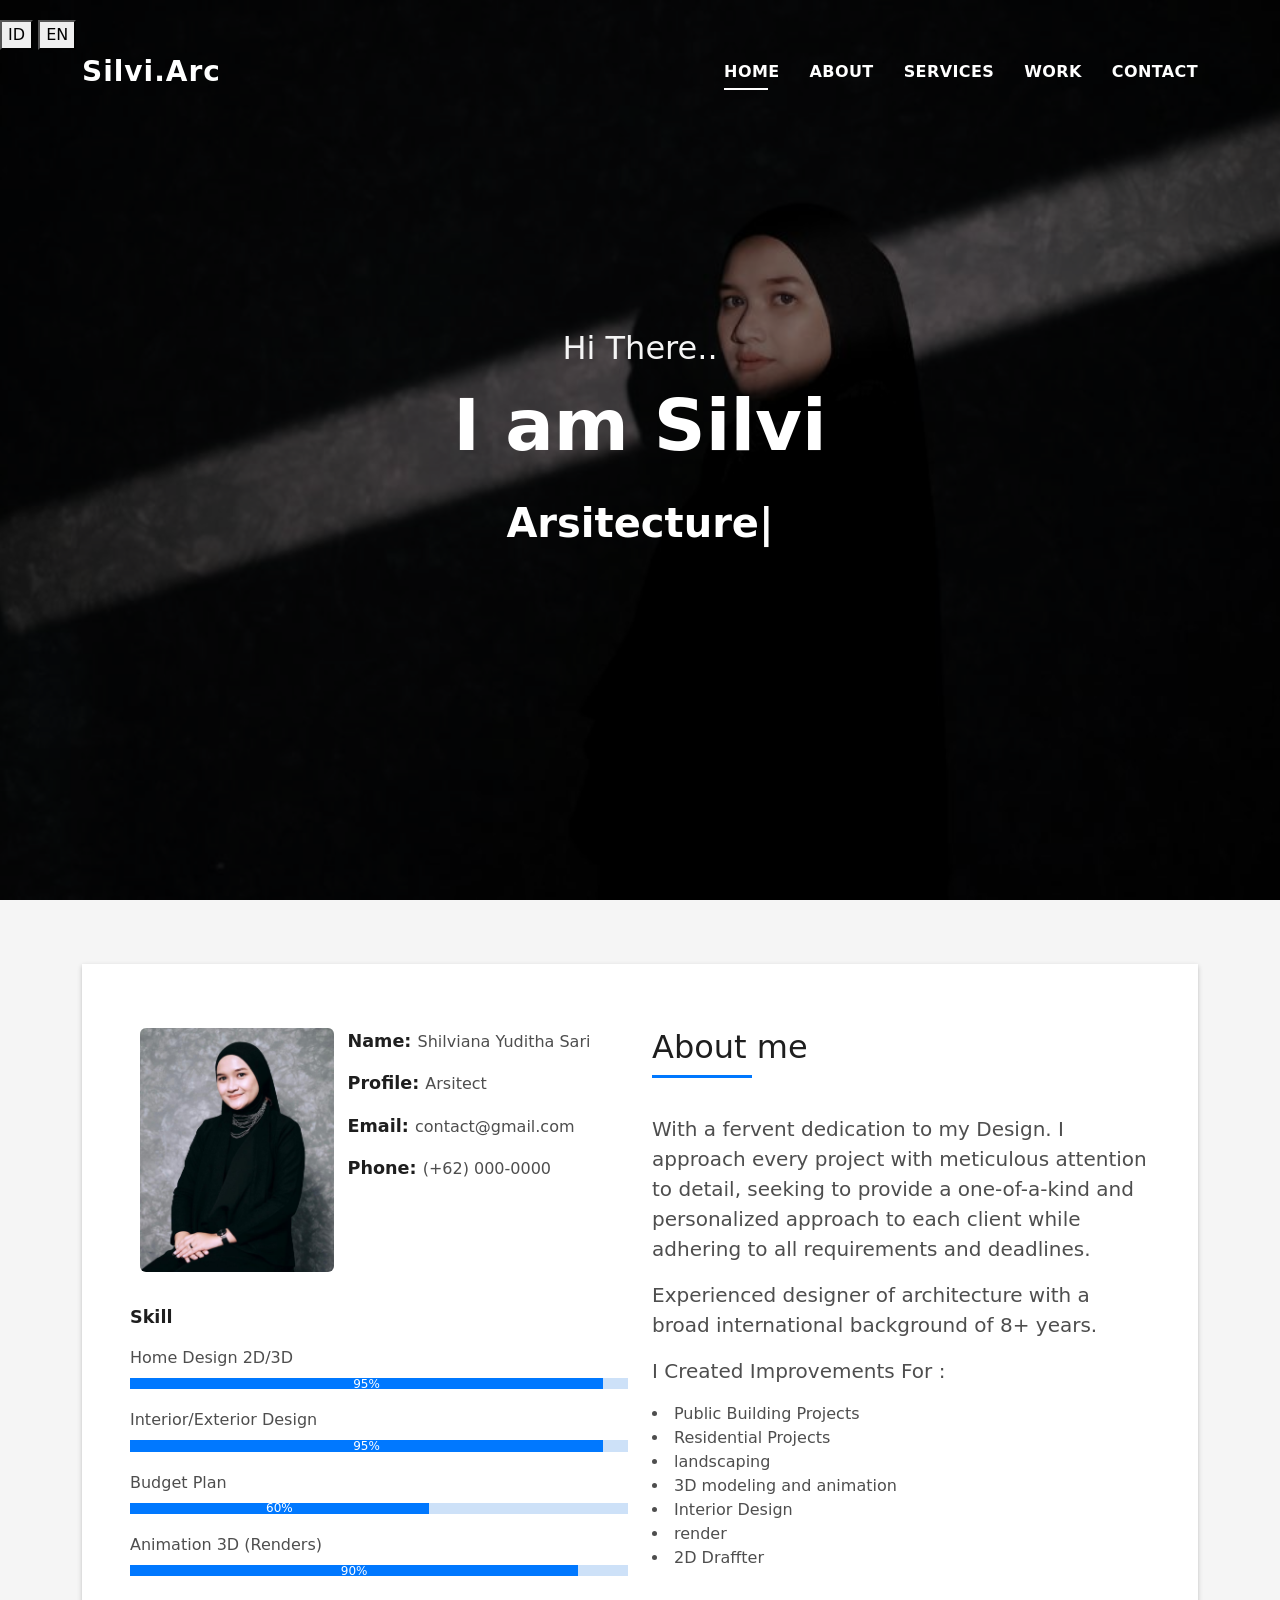
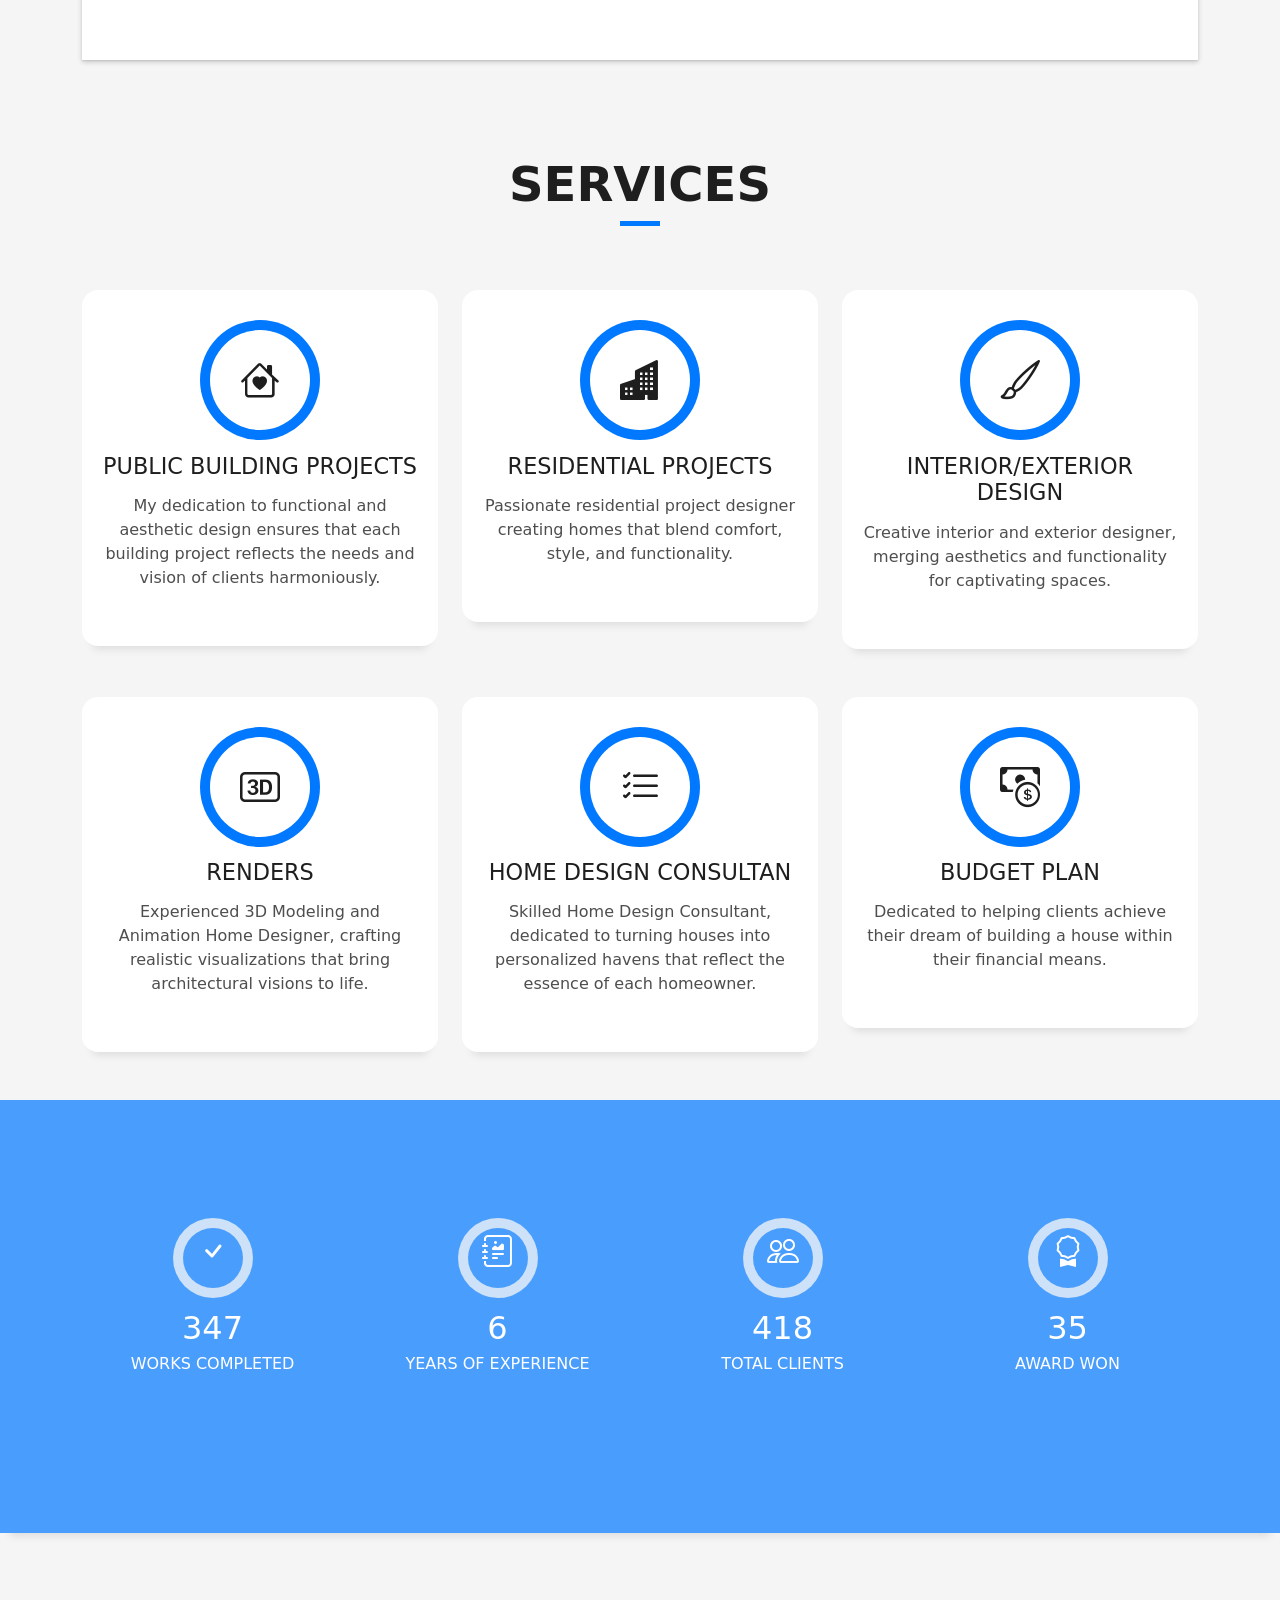
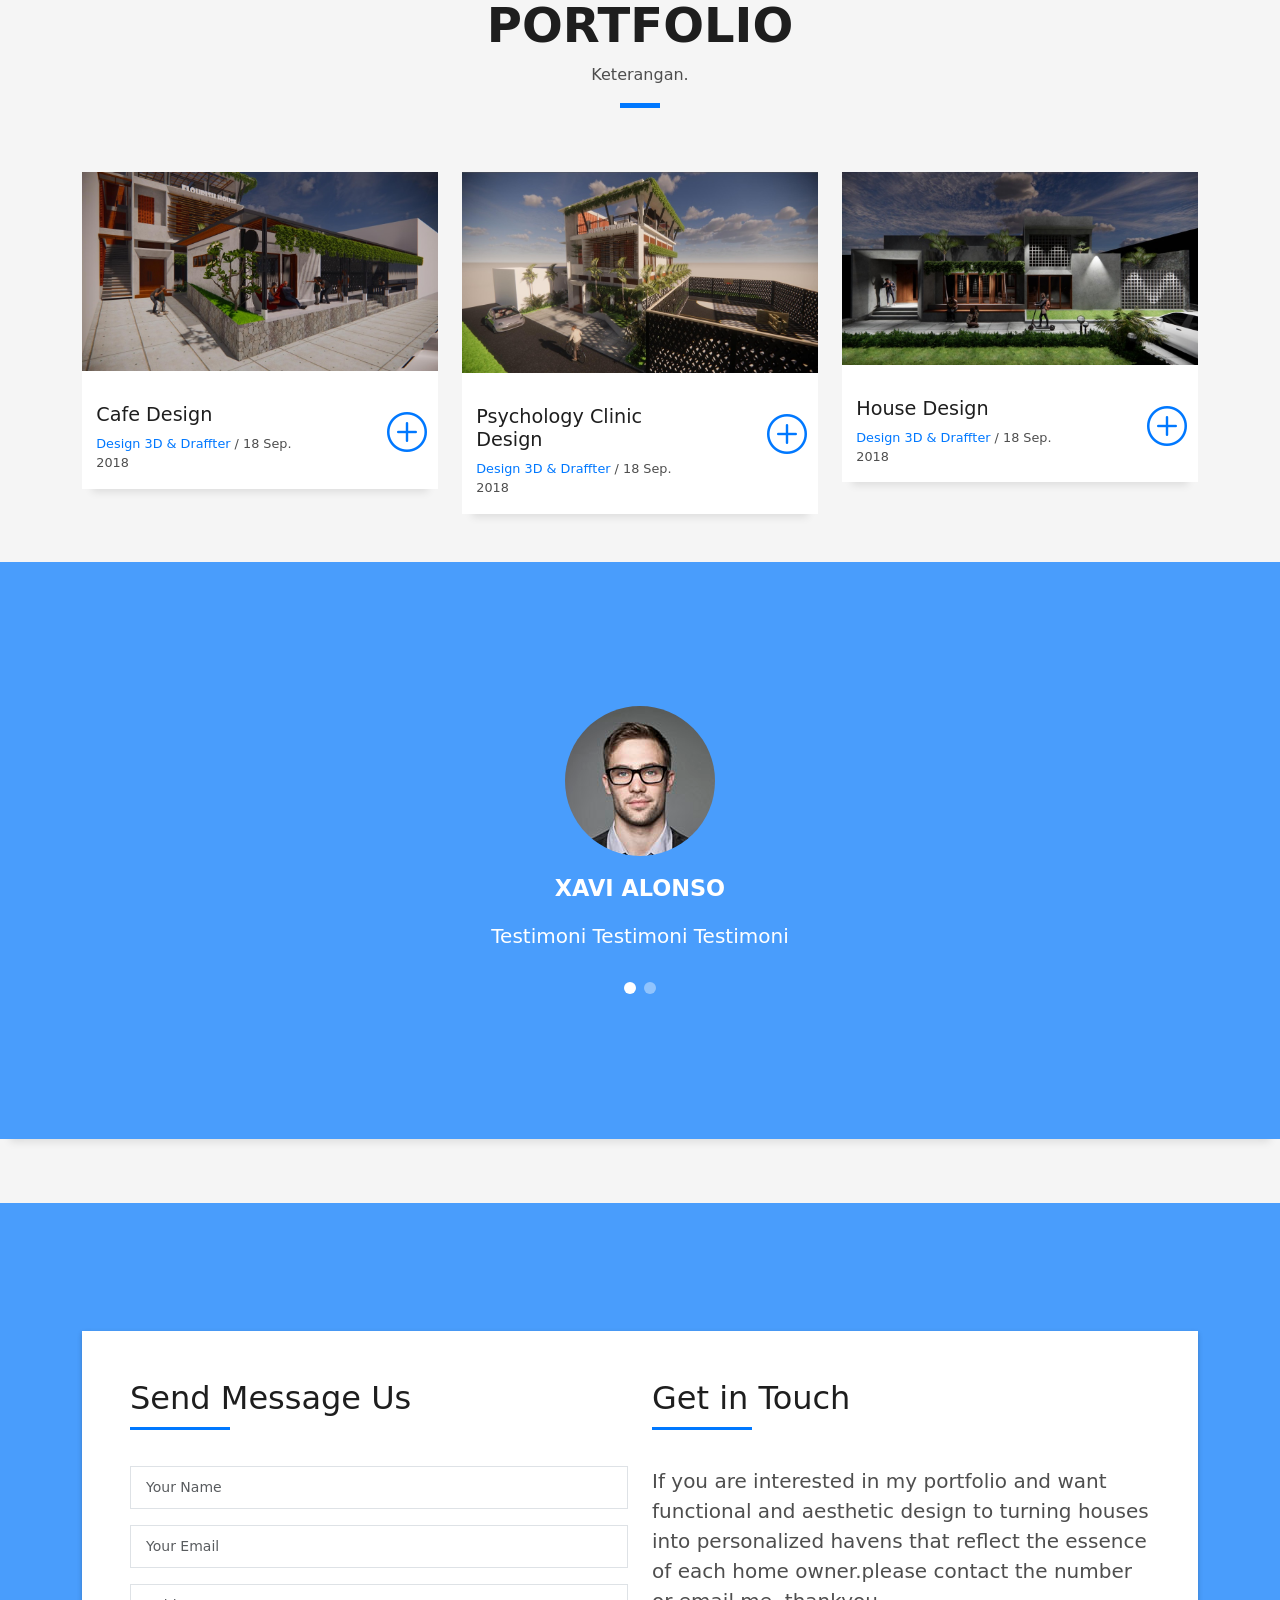
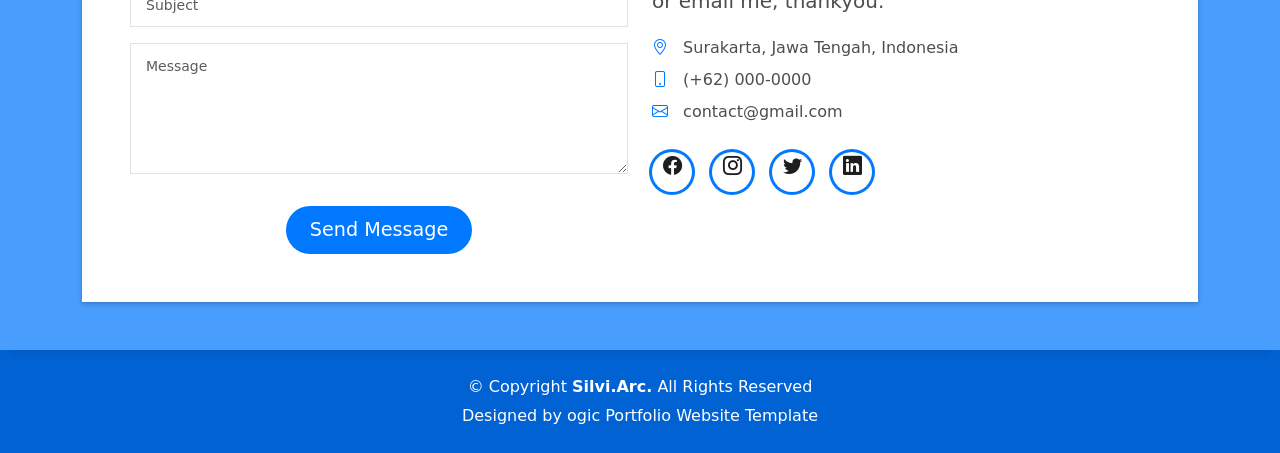
==== commit d6b3d380: "Update print statement from 'Hello' to 'Goodbye'" ====
--- a/index.html
+++ b/index.html
@@ -555,51 +555,7 @@
 
   <!-- Template Main JS File -->
   <script src="assets/js/main.js"></script>
-<div id="google_translate_element" style="display:none"></div>
-
-<script>
-  function googleTranslateElementInit() {
-    new google.translate.TranslateElement({
-      pageLanguage: 'en',          // bahasa asli website Anda sekarang
-      includedLanguages: 'en,id',  // hanya 2 pilihan
-      autoDisplay: false
-    }, 'google_translate_element');
-  }
-
-  function setTransCookie() {
-    document.cookie = 'googtrans=/en/id; path=/';
-    document.cookie = 'googtrans=/en/id; path=/; domain=' + location.hostname;
-  }
-
-  function clearTransCookie() {
-    var expired = 'expires=Thu, 01 Jan 1970 00:00:00 UTC; path=/';
-    document.cookie = 'googtrans=; ' + expired;
-    document.cookie = 'googtrans=; ' + expired + '; domain=' + location.hostname;
-  }
-
-  function changeLang(lang) {
-    try { localStorage.setItem('lang', lang); } catch (e) {}
-    if (lang === 'id') { setTransCookie(); } else { clearTransCookie(); }
-    location.reload();
-  }
-
-  // Pengunjung baru otomatis mendapat Bahasa Indonesia
-  (function () {
-    var saved = null;
-    try { saved = localStorage.getItem('lang'); } catch (e) {}
-    if (!saved) {
-      saved = 'id';
-      try { localStorage.setItem('lang', 'id'); } catch (e) {}
-    }
-    var sudahId = document.cookie.indexOf('googtrans=/en/id') !== -1;
-    if (saved === 'id' && !sudahId) {
-      setTransCookie();
-      // reload hanya jika cookie berhasil dipasang (mencegah loop)
-      if (document.cookie.indexOf('googtrans=/en/id') !== -1) location.reload();
-    }
-  })();
-</script>
-<script src="https://translate.google.com/translate_a/element.js?cb=googleTranslateElementInit"></script>
+
 </body>
 
 </html> 
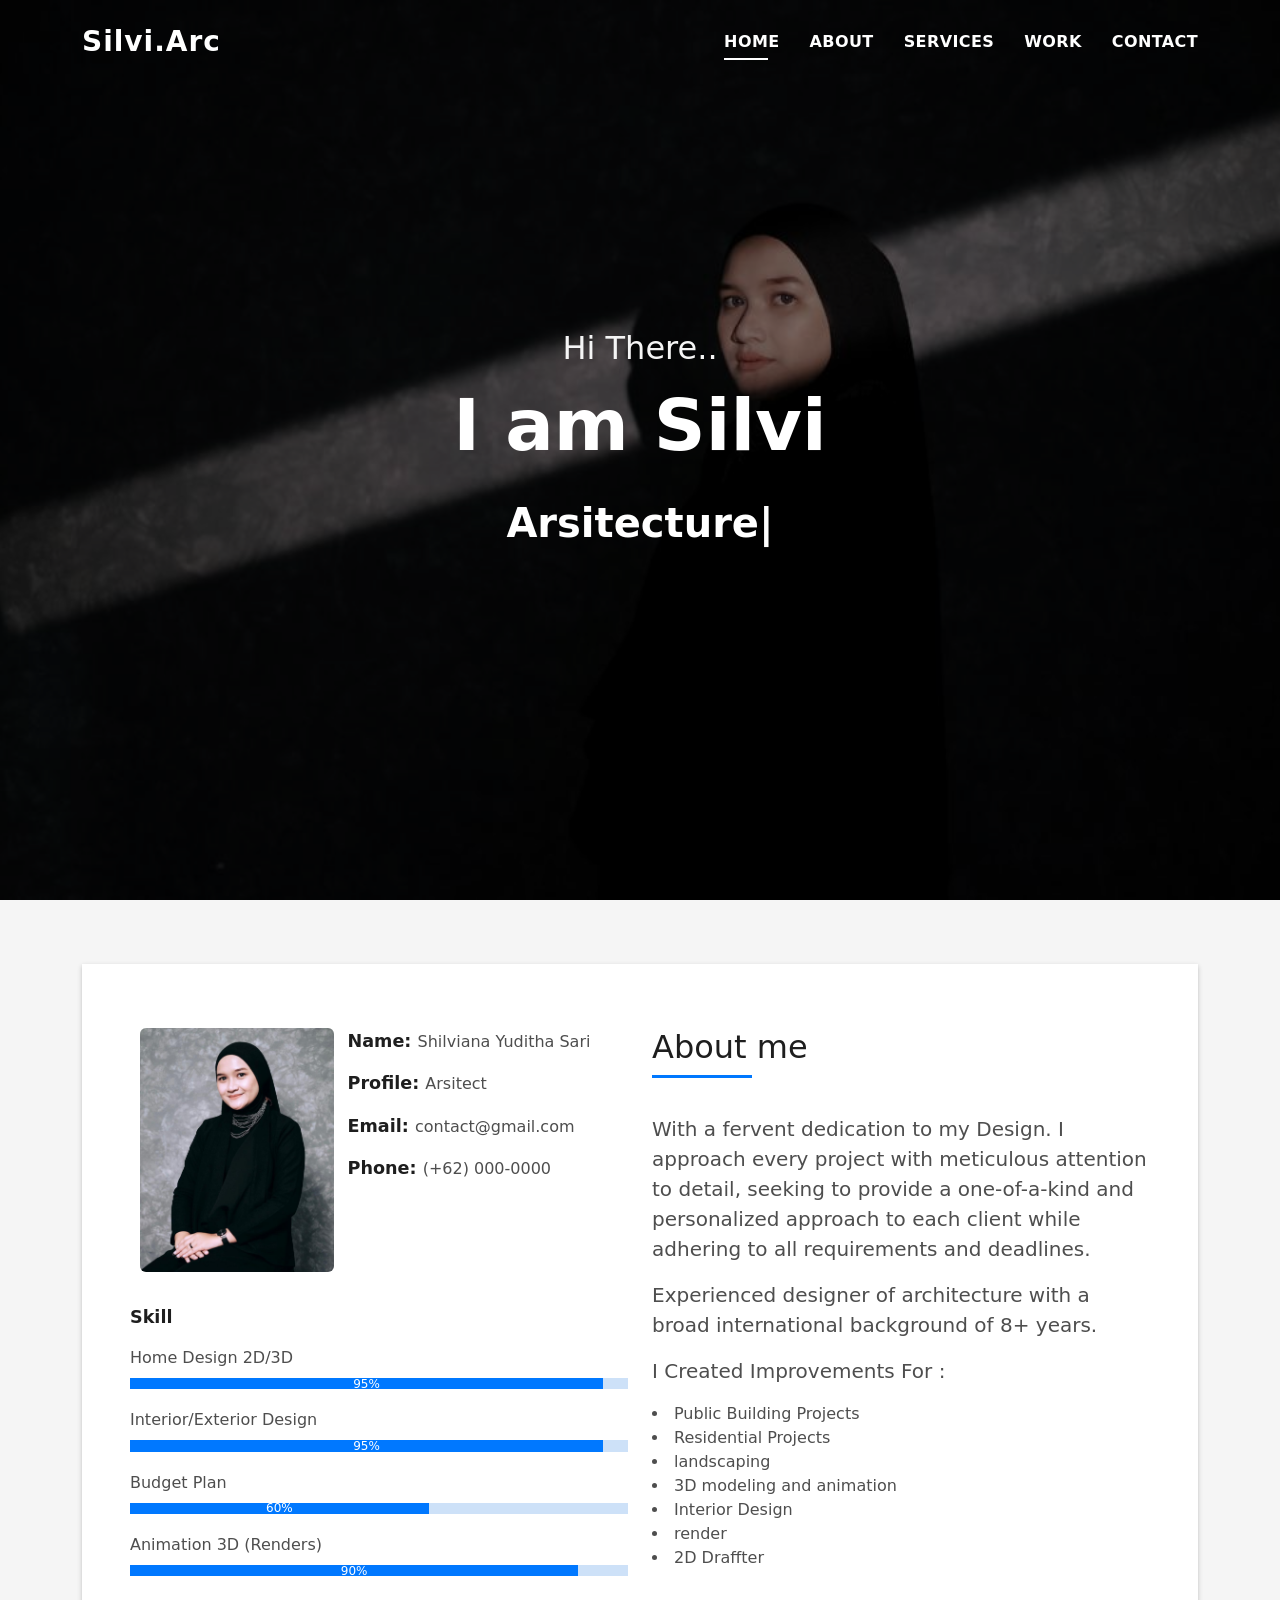
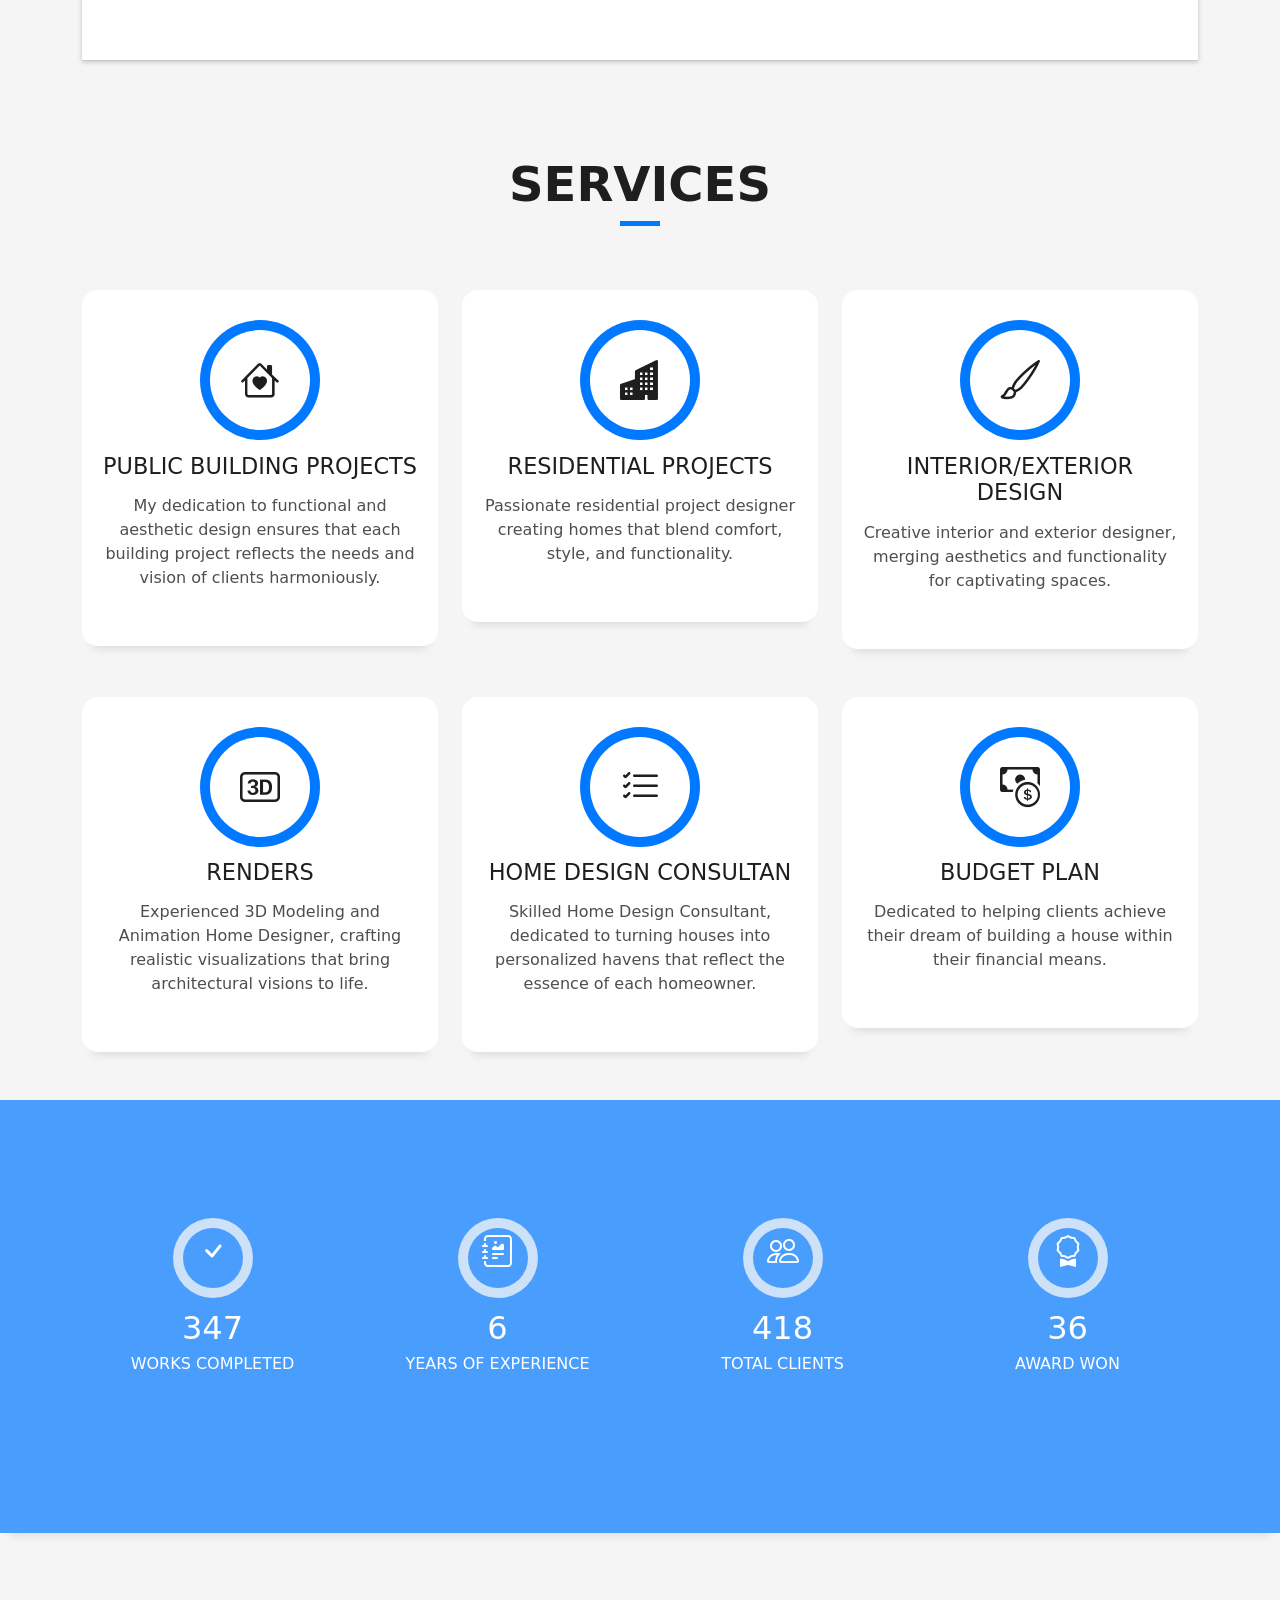
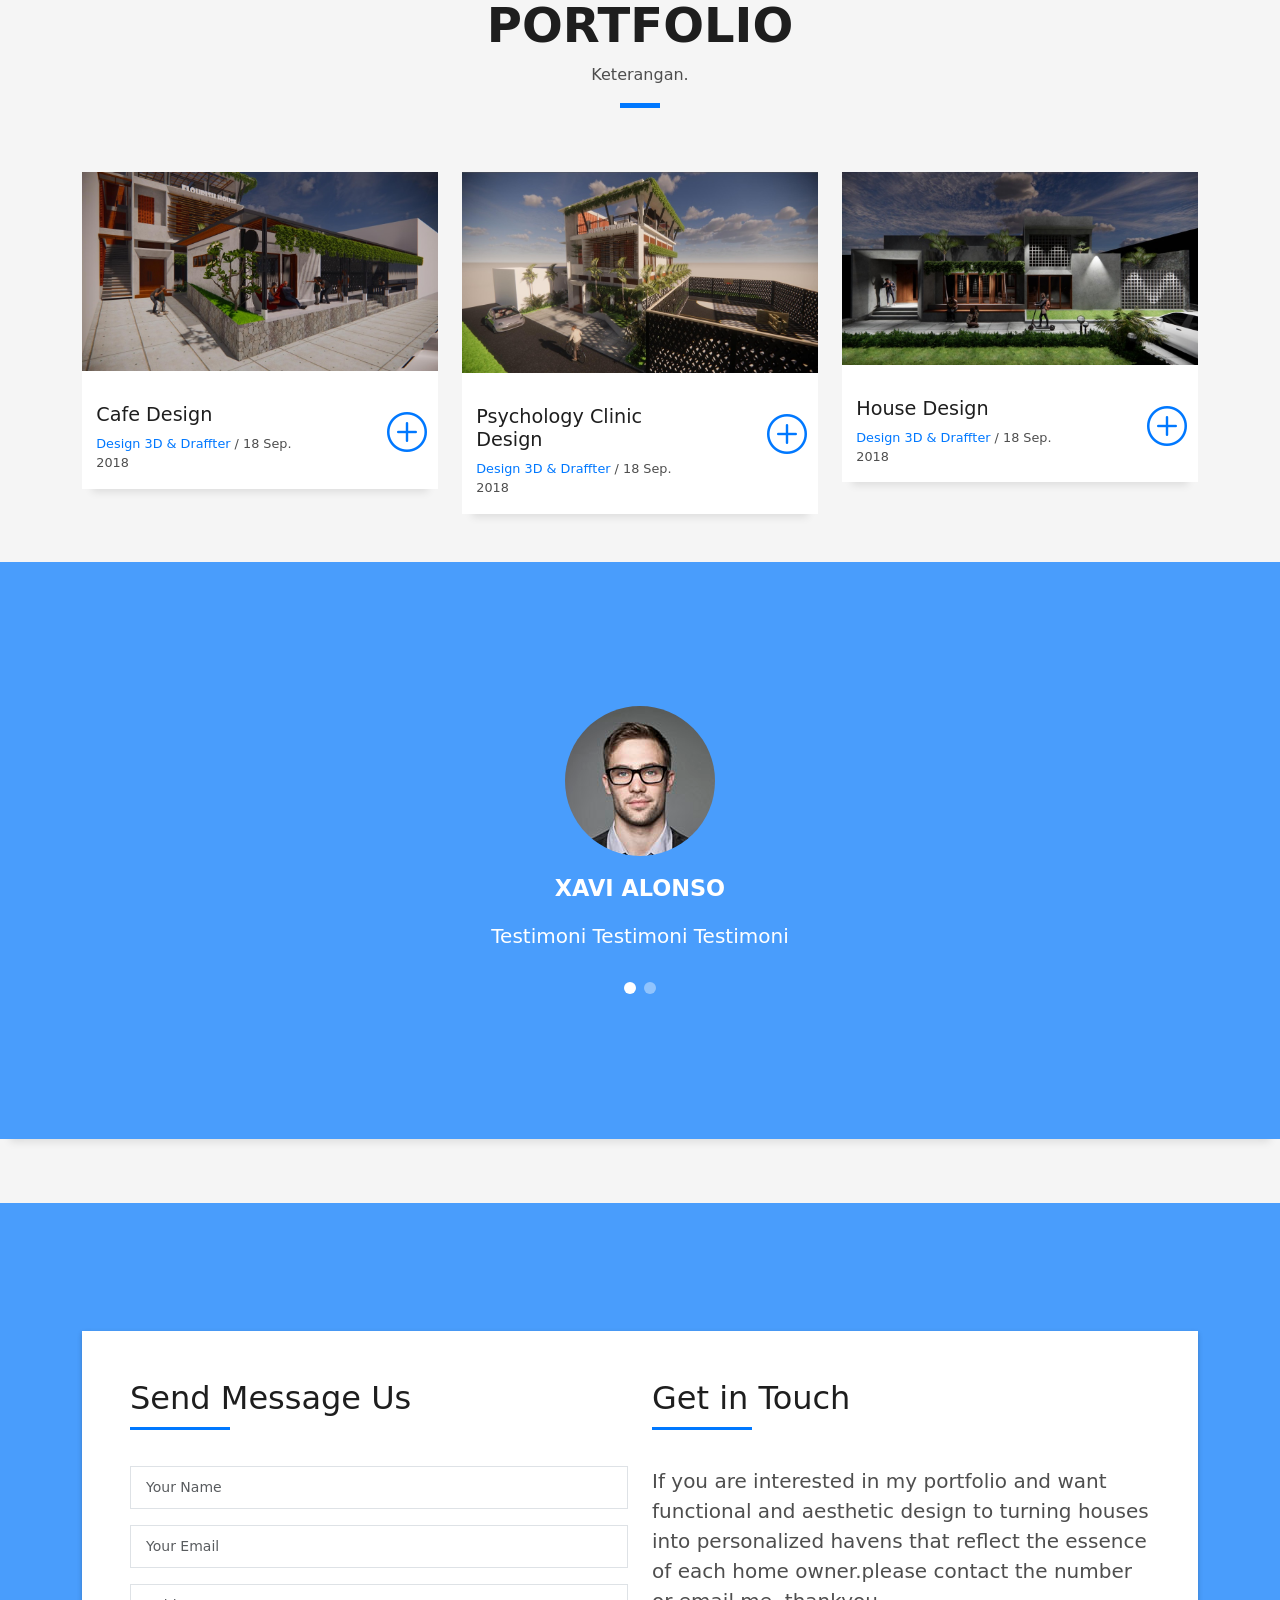
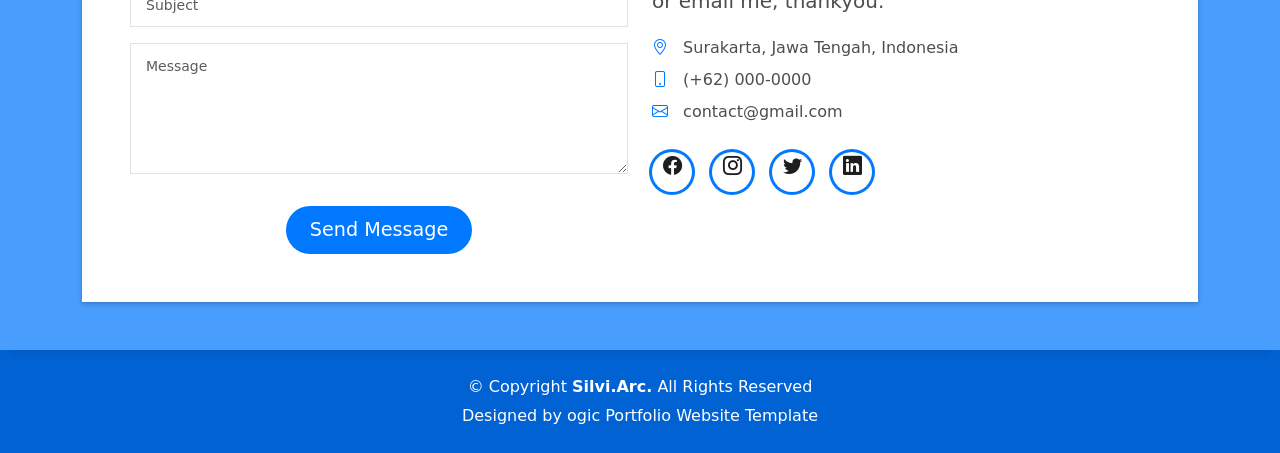
==== commit 1bf50317: "Update index.html" ====
--- a/index.html
+++ b/index.html
@@ -28,10 +28,7 @@
 
   <!-- ======= Header ======= -->
   <header id="header" class="fixed-top">
-    <div class="lang-switch notranslate">
-  <button type="button" onclick="changeLang('id')">ID</button>
-  <button type="button" onclick="changeLang('en')">EN</button>
-</div>
+    
     <div class="container d-flex align-items-center justify-content-between">
 
       <h1 class="logo"><a href="index.html">Silvi.Arc</a></h1>
--- a/assets/css/style.css
+++ b/assets/css/style.css
@@ -1460,6 +1460,3 @@
 footer .credits a {
   color: #fff;
 }
-
-.goog-te-banner-frame, .skiptranslate iframe { display: none !important; }
-  body { top: 0 !important; }
